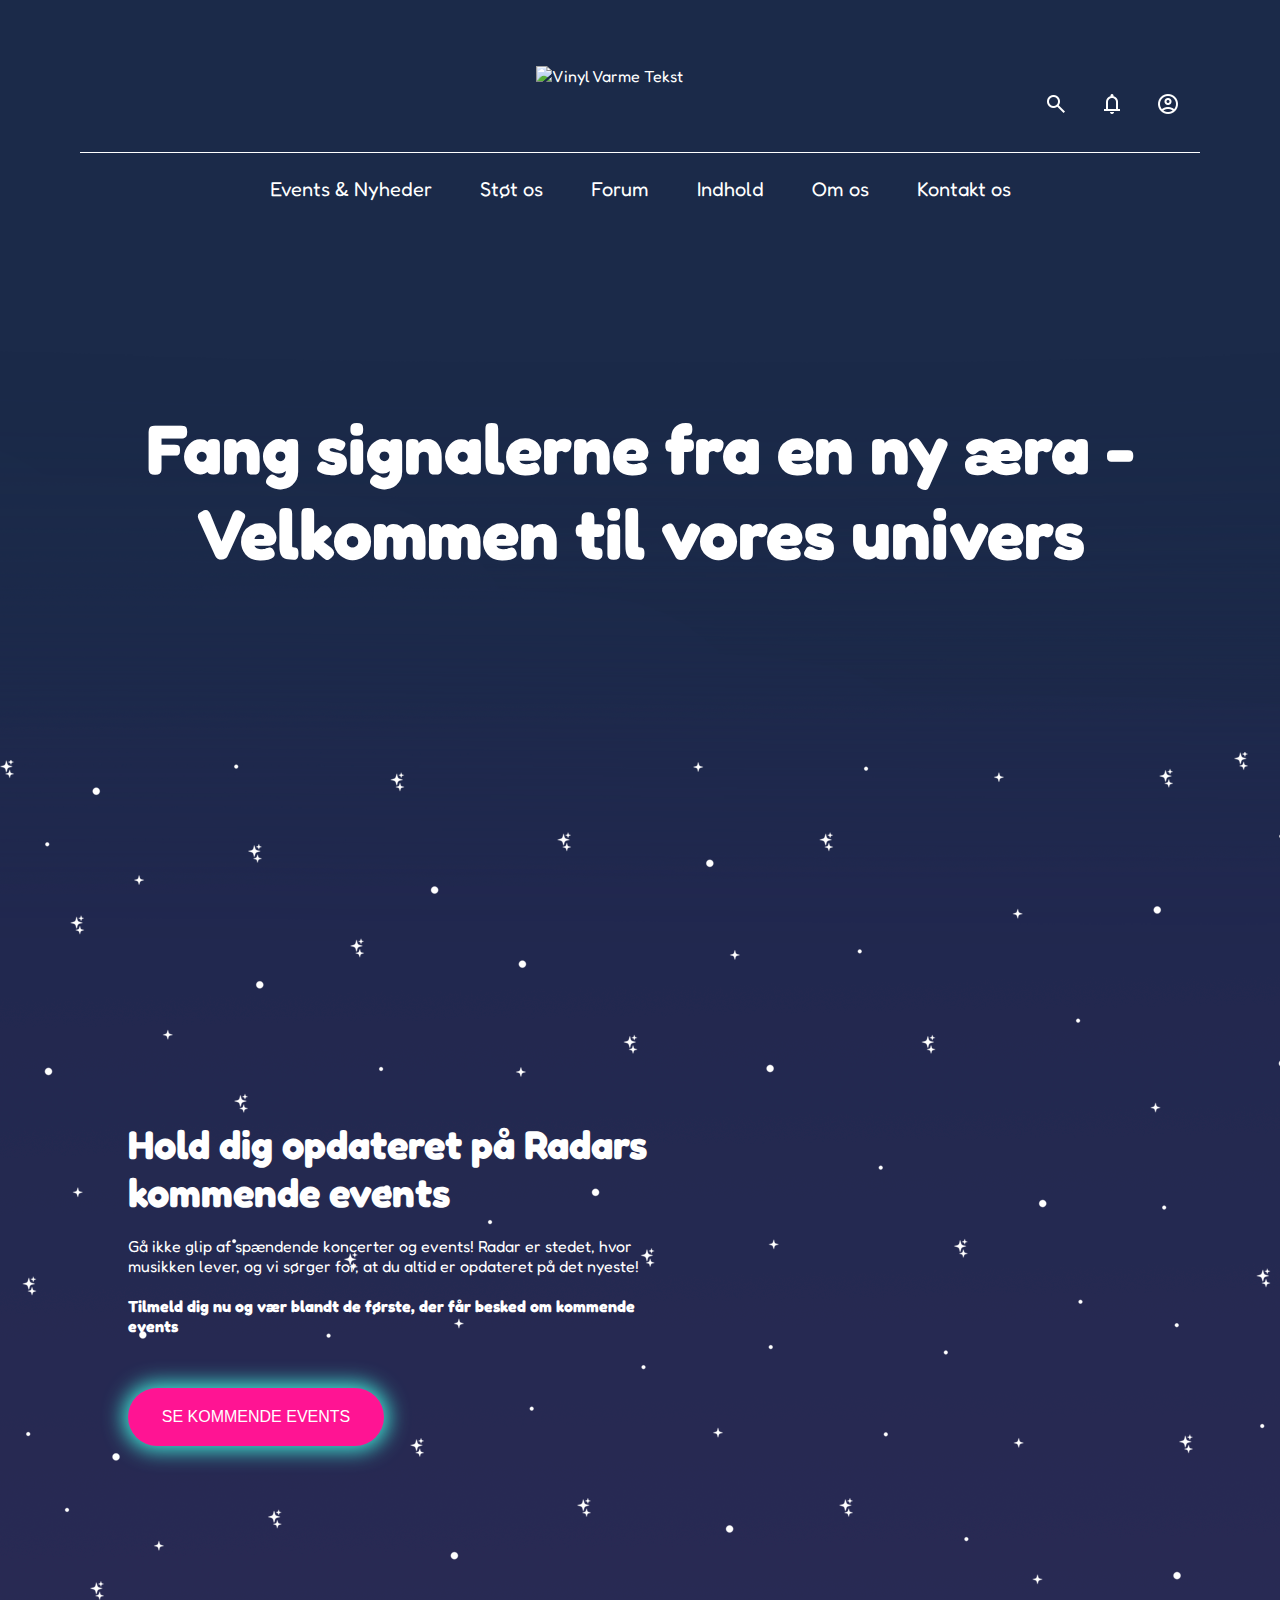
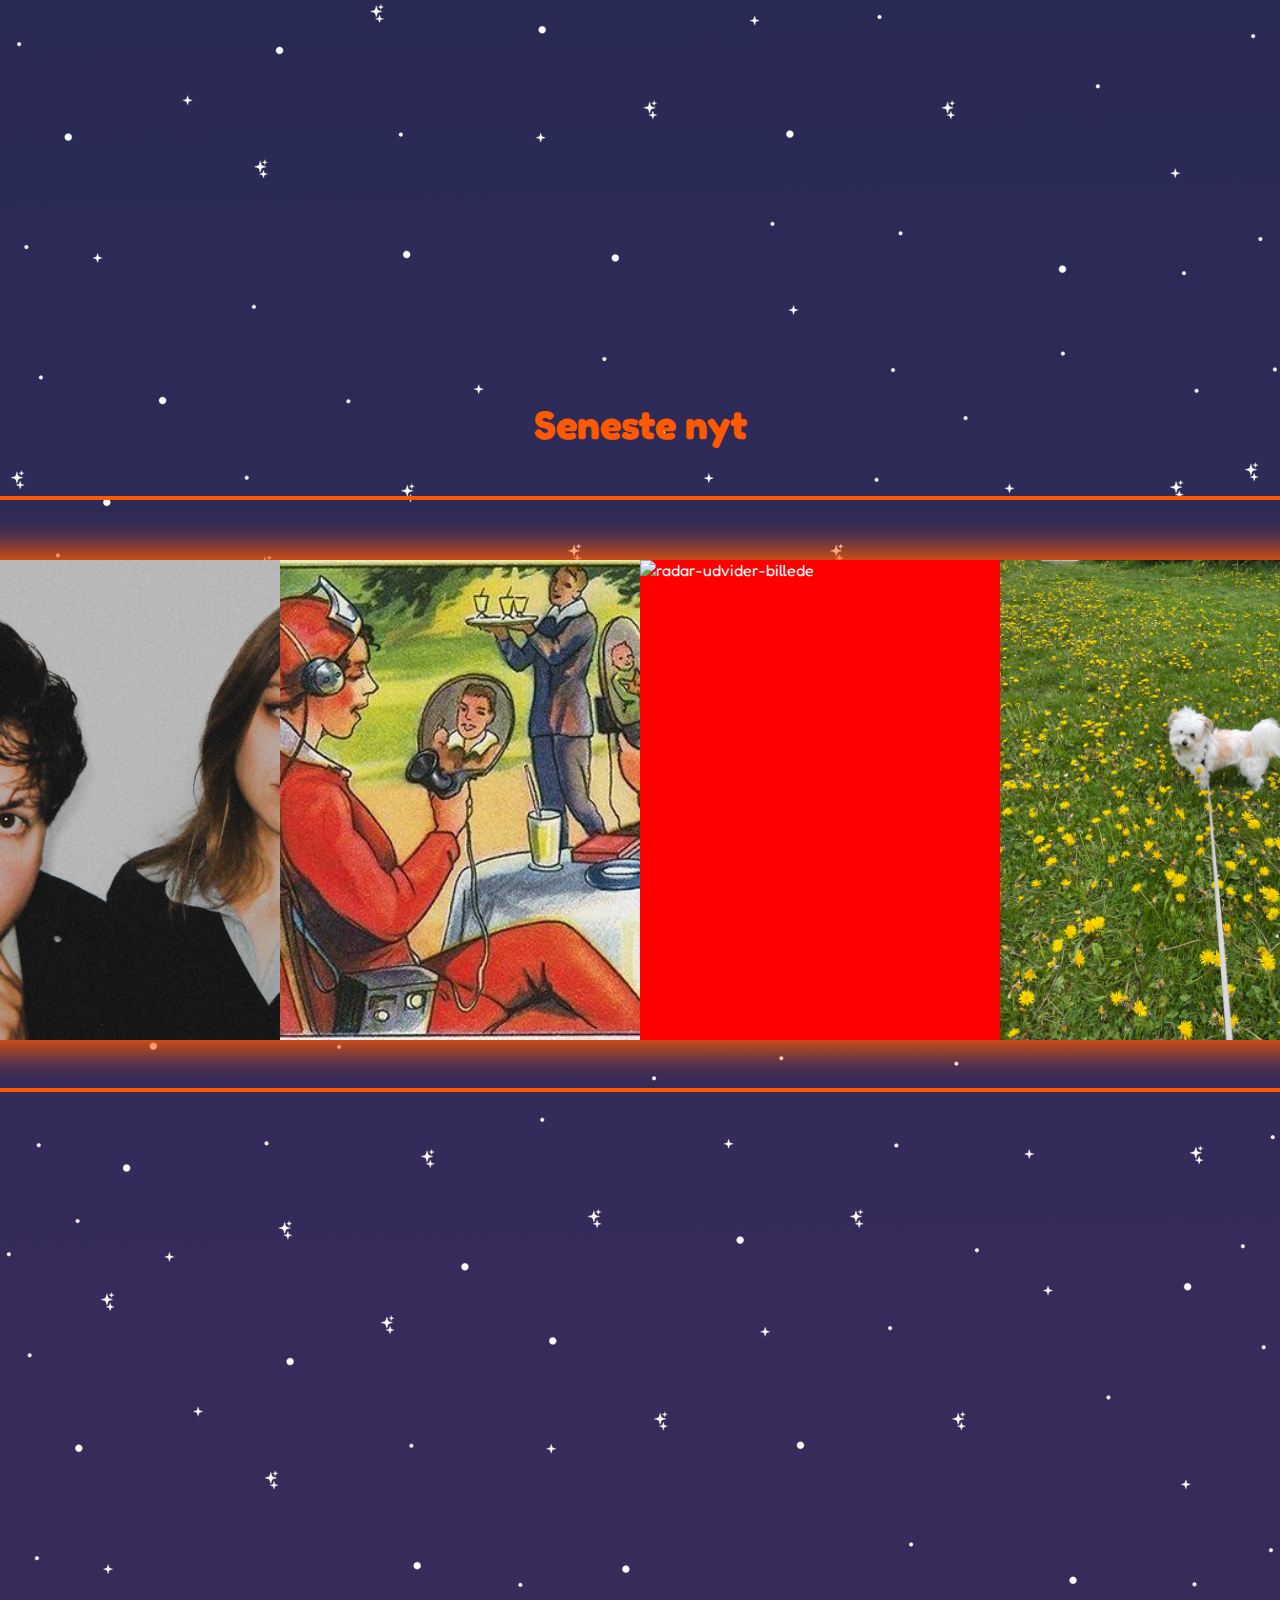
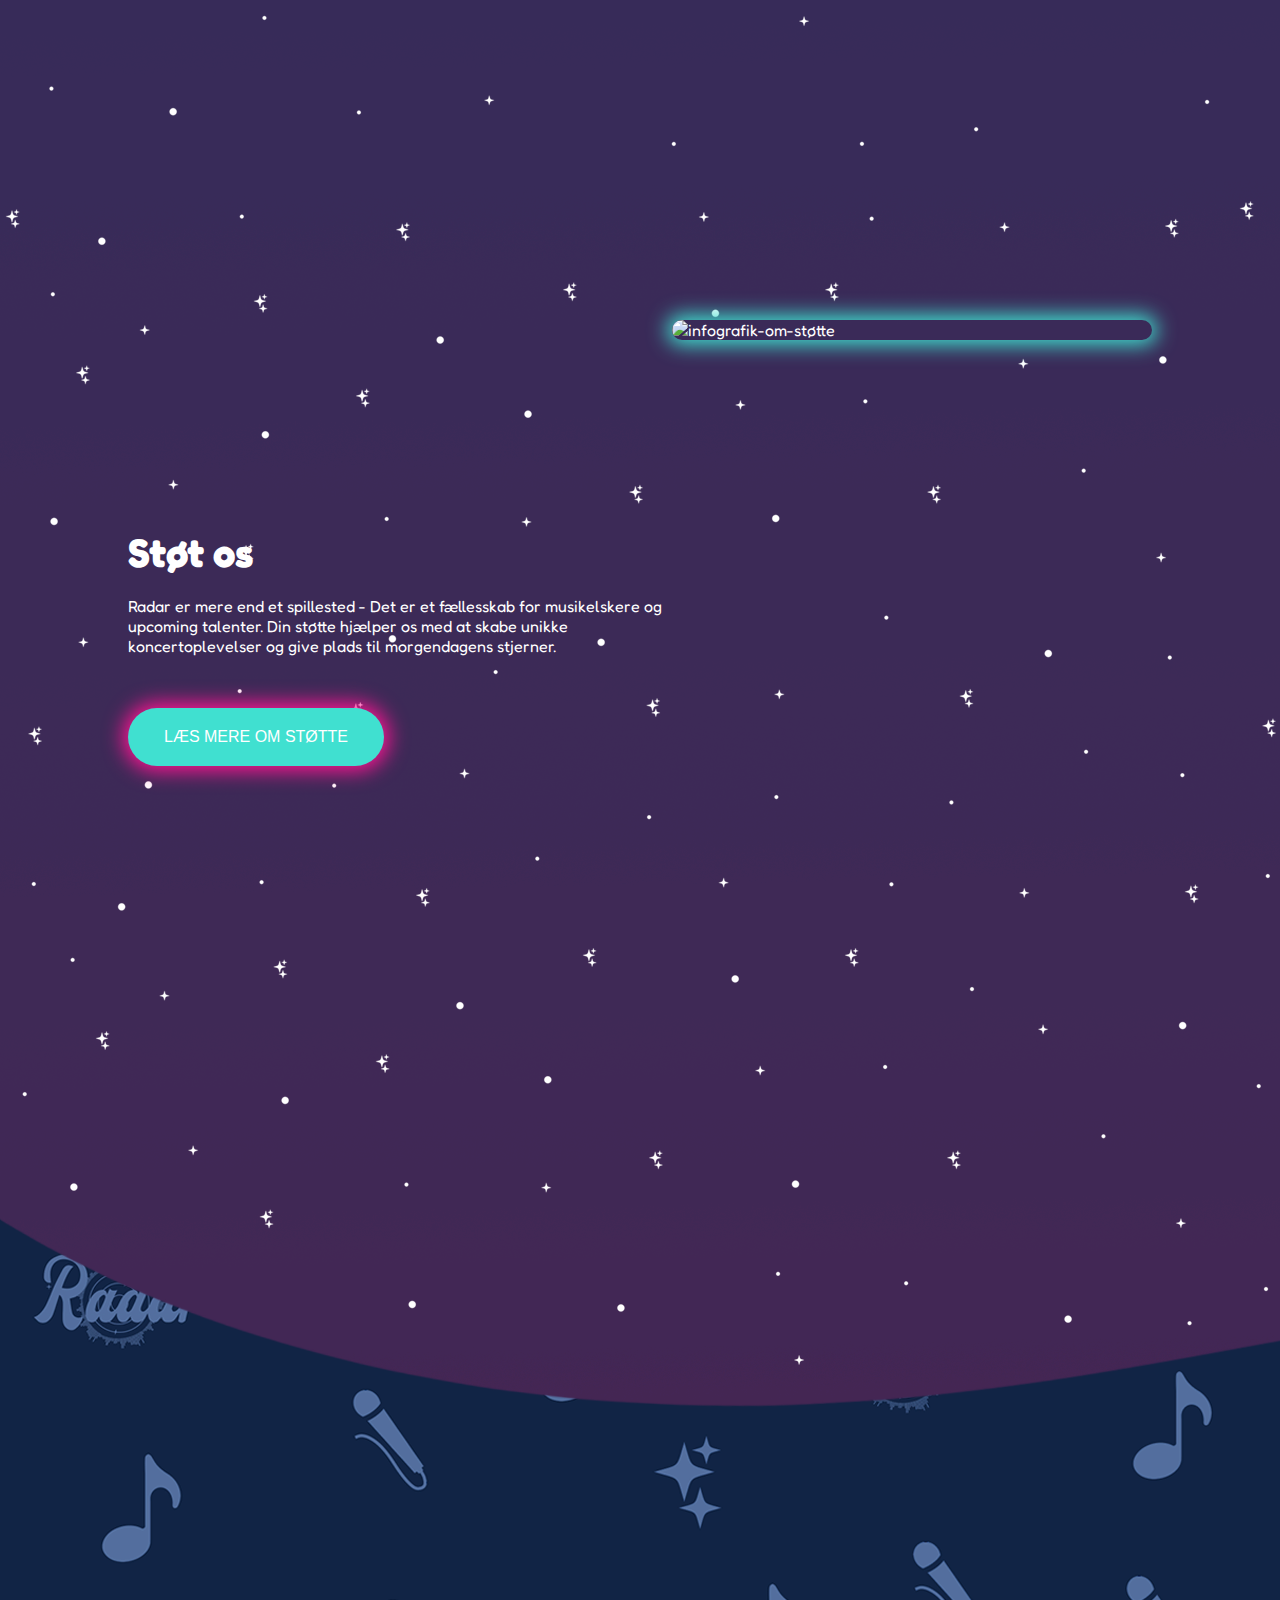
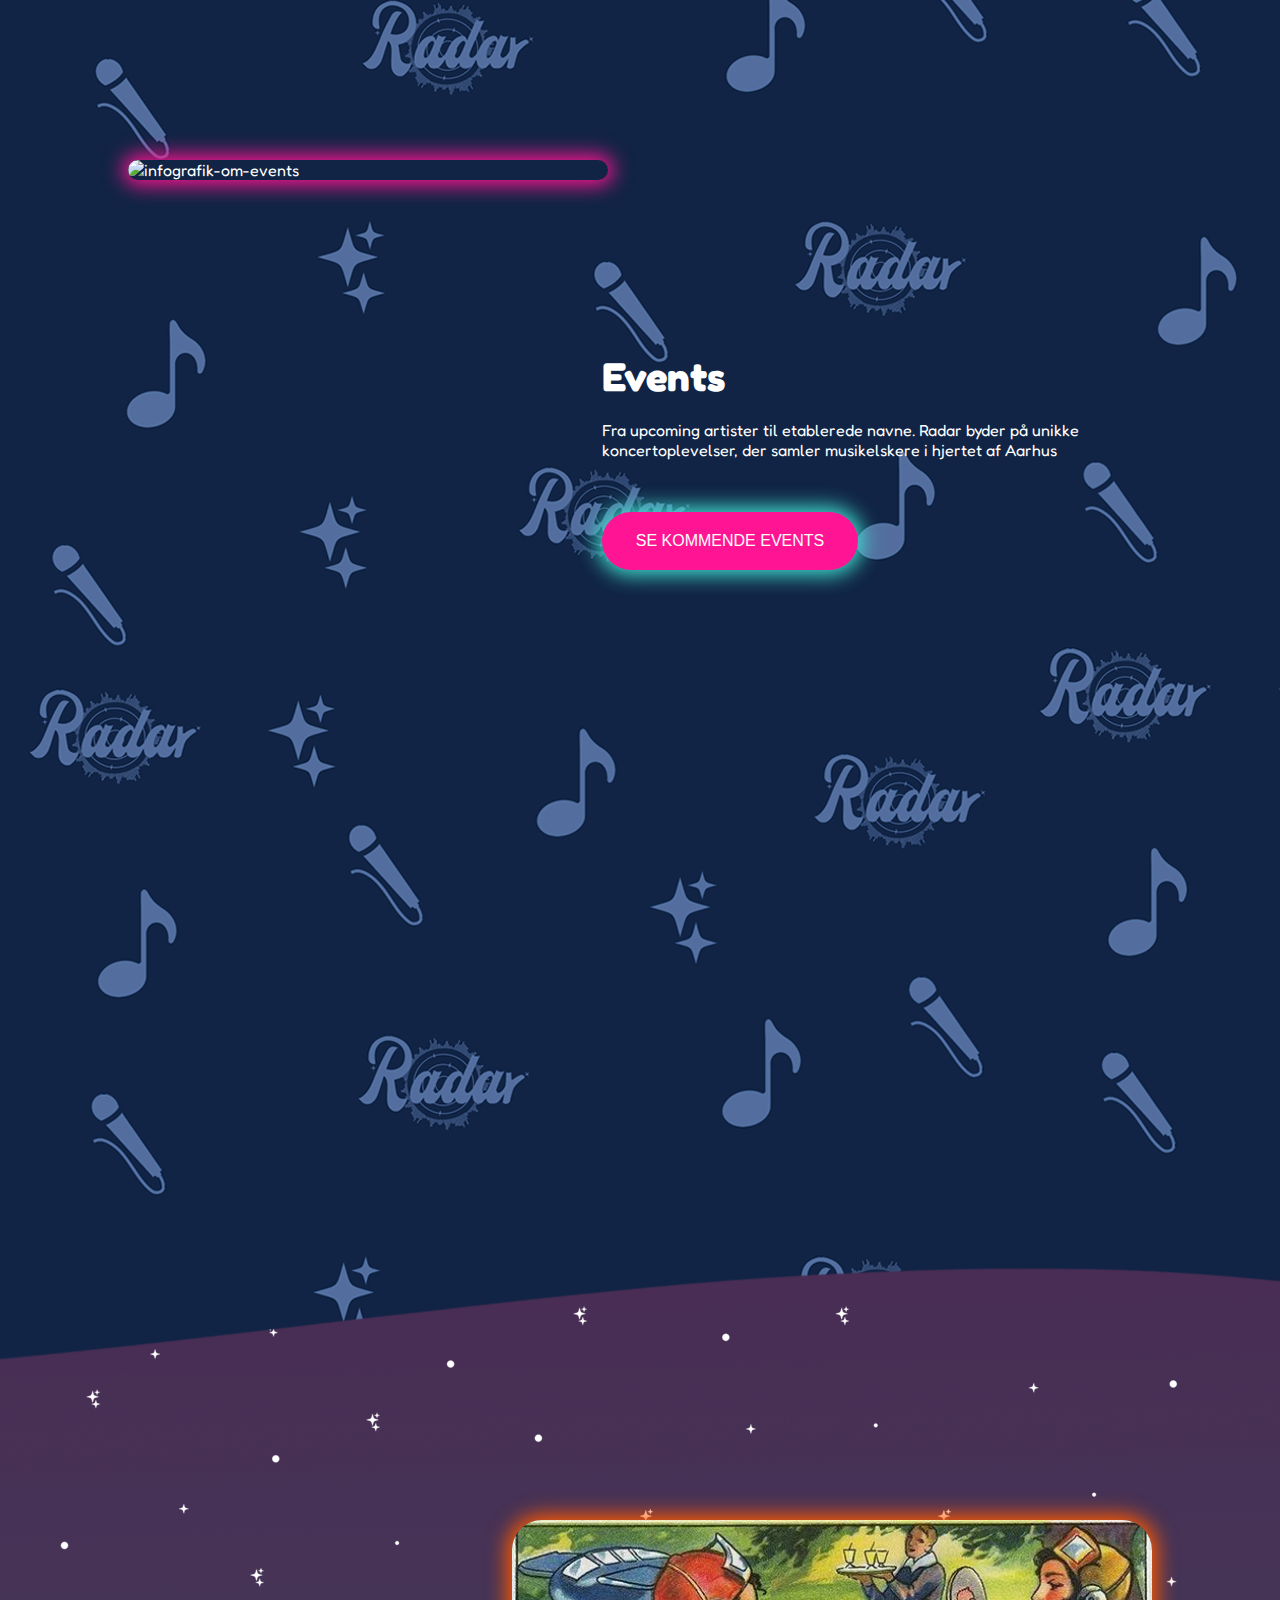
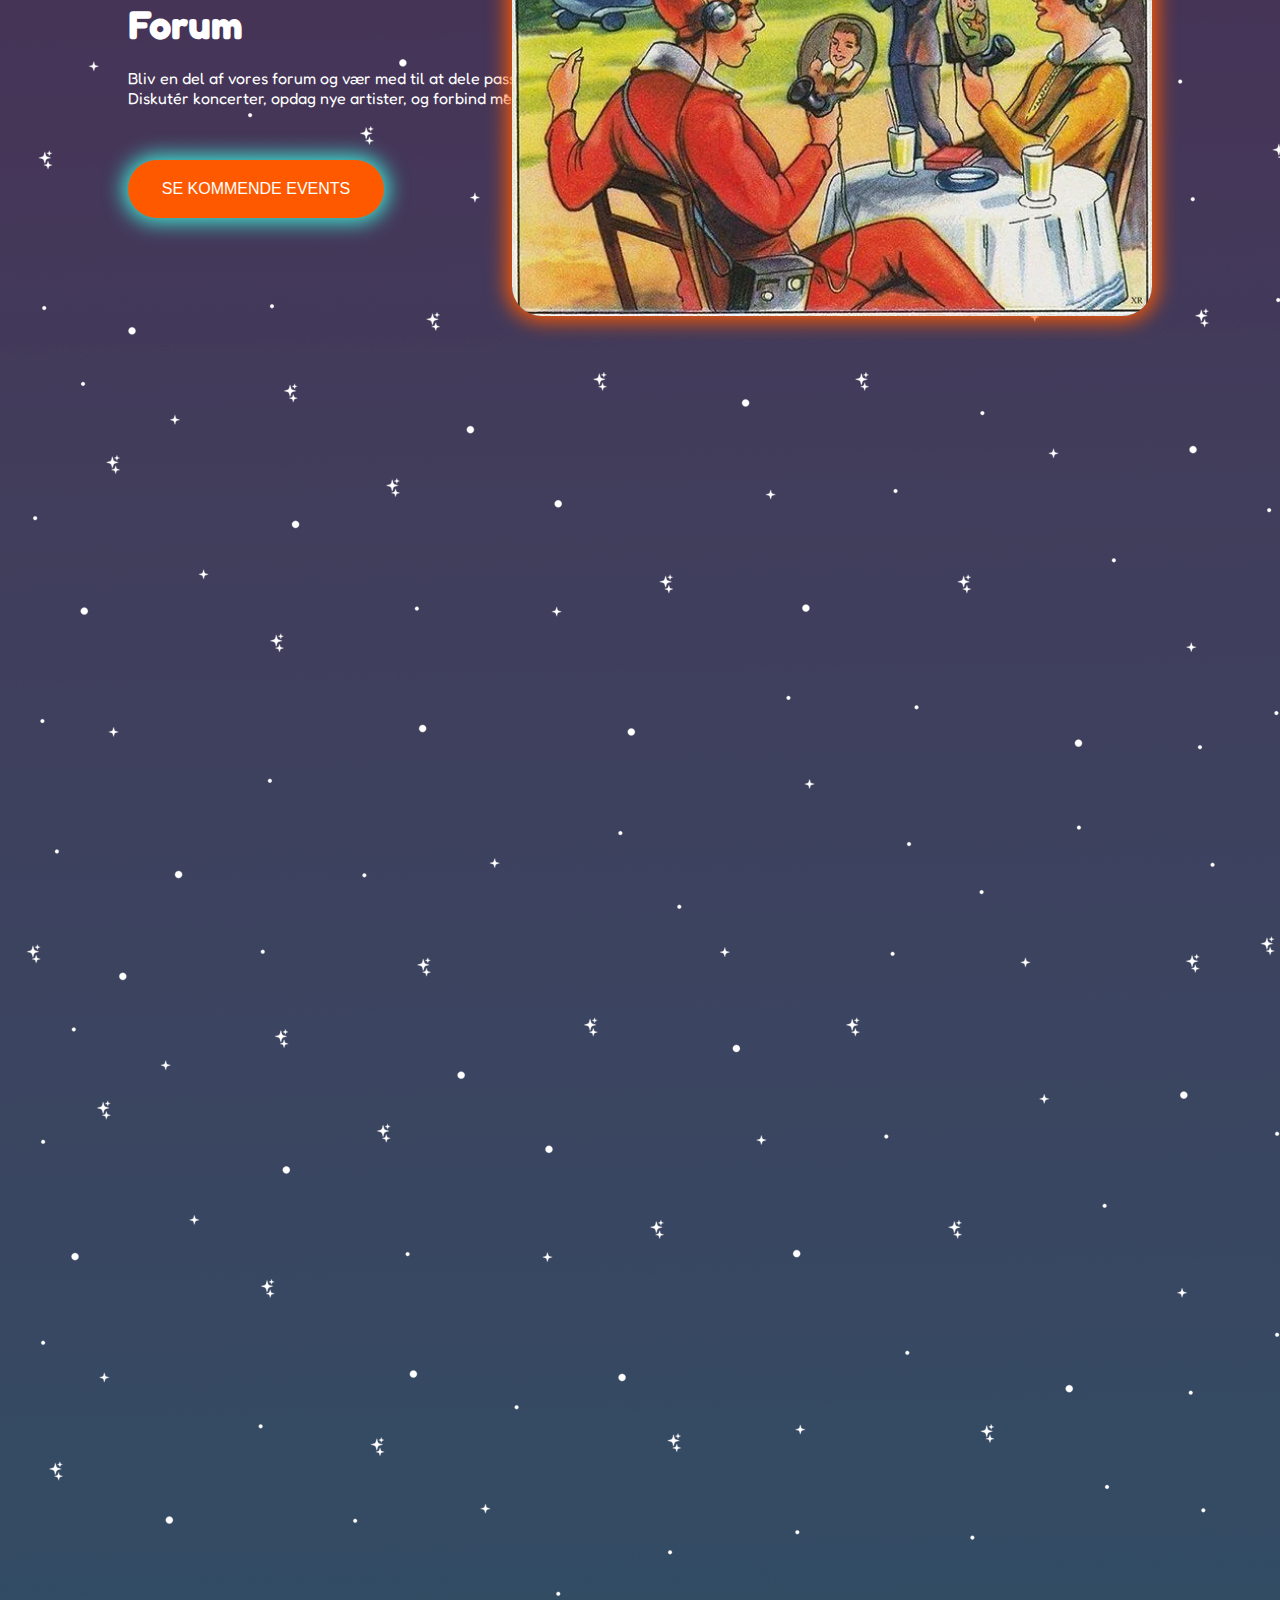
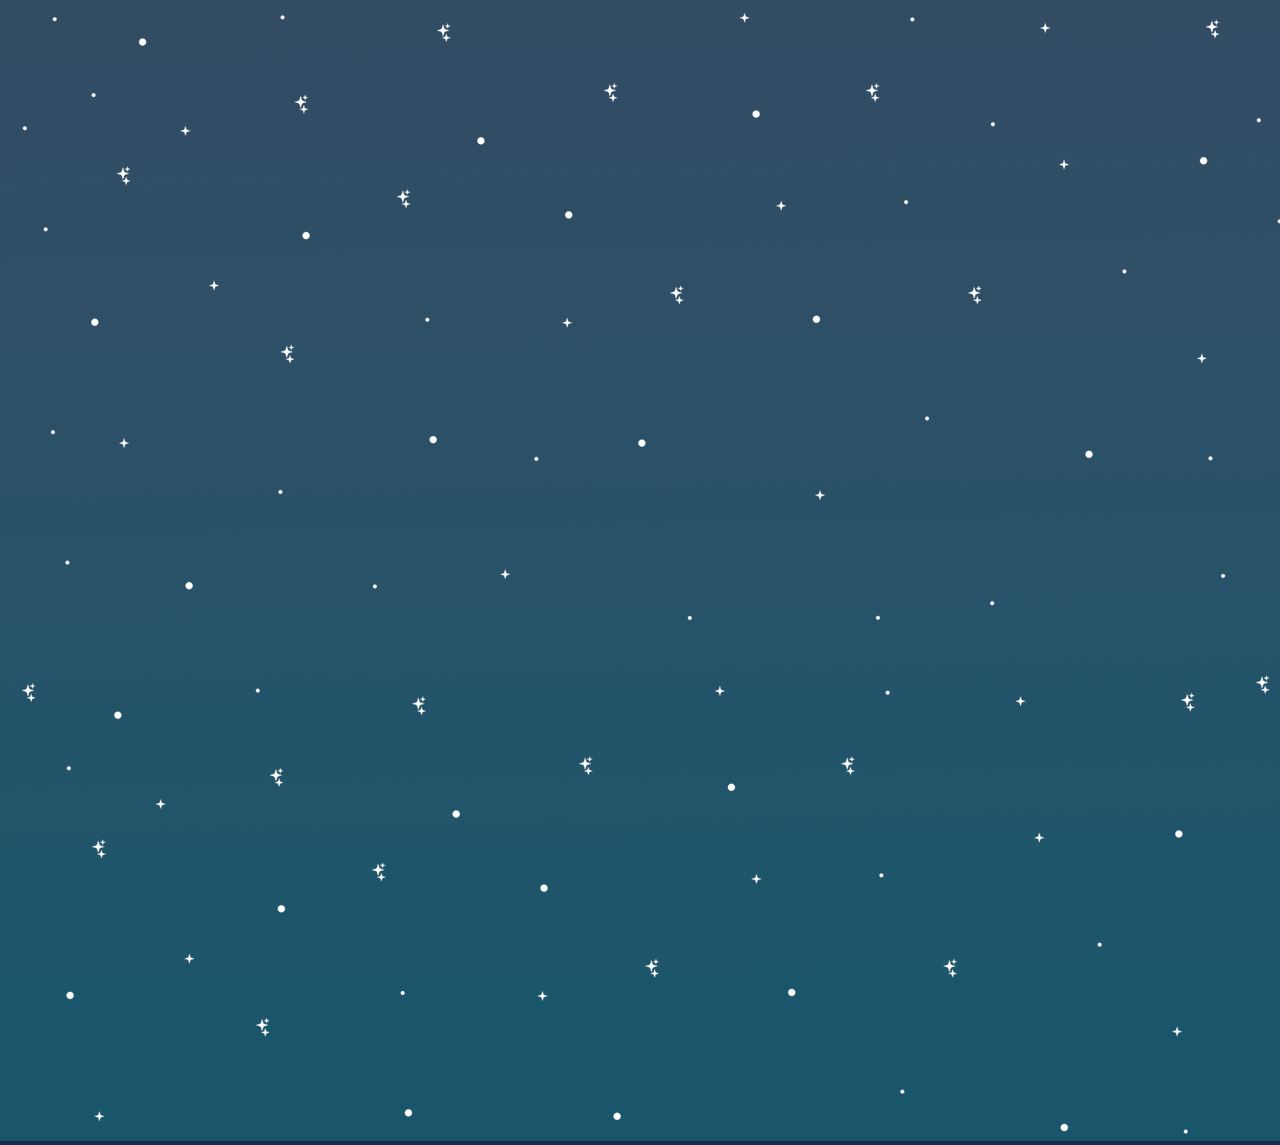
==== index.html @ dd8e4701 "added article and the retro photo" ====
<!DOCTYPE html>
<html lang="da">
<head>
    <meta charset="UTF-8">
    <meta name="viewport" content="width=device-width, initial-scale=1.0">
    <title>Radar</title>
    <link rel="stylesheet" href="css/nav.css">
    <link rel="stylesheet" href="css/styles.css">
    <link href="https://fonts.googleapis.com/css2?family=Fredoka:wght@300..700&family=Roboto:ital,wght@0,100;0,300;0,400;0,500;0,700;0,900;1,100;1,300;1,400;1,500;1,700;1,900&display=swap" rel="stylesheet">
    <link rel="icon" type="image/x-icon" href="img/favicon.ico" />
</head>
<body>

    <nav class="top-nav">

        <section class="top-box">
        
        
            <section class="radar-logo">
                    <img src="./img/Radar - Logo - Final - Sticker.png" alt="Vinyl Varme Tekst">
                </a>
            </section>
        
        
            <section class="nav-icons">
            
                <img class="search-icon" src="./img/search.png" alt="search-icon">
                <img class="notification-icon" src="./img/notification.png" alt="search-icon">
                <img class="profile-icon" src="./img/profile.png" alt="profile-icon">
               
            </section>

        </section>

    </nav>
    
    <header>

        <a href="" class="logo"></a>
        <input type="checkbox" id="menu-bar">
        <label for="menu-bar">
            <img src="./img/burger-menu.png" alt="">
        </label>



        <nav class="navbar">
            <ul>
                <li><a href="#">Events & Nyheder</a></li>
                <li><a href="#">Støt os</a></li>
                <li><a href="#">Forum</a>
                  
                    

                    <li><a href="#">Indhold</a>
                        <ul>
                            <li><a href="#">Blog</a></li>
                            <li><a href="#">Playlister</a></li>
                            <li><a href="#">Podcasts</a></li>
                            <li><a href="#">Arkiv</a></li>
                        </ul>

                        <li><a href="#">Om os</a>
                    <ul>
                        <li><a href="#">Hvad er Radar?</a></li>
                        <li><a href="#">Sociale medier</a></li>
                        <li><a href="#">Samarbejdspartnere</a></li>
                        <li><a href="#">Ofte stillede spørgsmål</a></li>
                    </ul>
                </li>
                <li><a href="#">Kontakt os</a>
                    <ul>
                        <li><a href="#">Telefonnummer</a></li>
                        <li><a href="#">E-mail</a></li>
                        <li><a href="#">Åbningstider</a></li>
                        <li><a href="#">Feedback</a></li>
                    </ul>
                </li>
            </ul>

        </nav>

        

    <section class="container-video">
        <section class="content-h1">
            <h1>Fang signalerne fra en ny æra - </h1>
            <h2>Velkommen til vores univers</h2>
        </section>
        
        
    </header>

    <main>
        <video autoplay loop muted plays-inline class="background-video">
            <source src="./video/background-video.mp4" type="video/mp4">
        </video>
    </section>

    <section class="background-star">
        <img src="img/sky-aurora.png" alt="">
    </section>

    <article class="text-side-container">
        <h2 class="bigger">Hold dig opdateret på Radars kommende events</h2>

        <p>Gå ikke glip af spændende koncerter og events! Radar er stedet, hvor musikken lever, og vi sørger for, at du altid er opdateret på det nyeste!
        </p>

        <p class="bolder">Tilmeld dig nu og vær blandt de første, der får besked om kommende events</p>

        <button class="kommende-events">SE KOMMENDE EVENTS</button>
    </article>


    <aside class="background-gray">
        <img src="./img/baggrunden-gray.png" alt="">
    </aside>

    <section class="seneste-nyt-container">
        <h2 class="h2-seneste-nyt">Seneste nyt</h2>
    </section>

    <hr class="line">
    <hr class="line2">
    <section class="slider-container">
        <section class="slider">
            <img src="./img/gorgeous.jpg" alt="billede-af-bandet-gorgeous">
        </section>

        <section class="slider">
            <img src="./img/retro.webp" alt="radar-har-fået-forum-billede">
        </section>

        <section class="slider">
            <img src="./img/Udvider.png" alt="radar-udvider-billede">
        </section>

        <section class="slider">
            <img src="./img/hvalpelegestue.jpg" alt="hvalpestue-billede">
        </section>

    </section>

    <article class="text-side-container2">
        <h2 class="bigger">Støt os</h2>

        <p>Radar er mere end et spillested - Det er et fællesskab for musikelskere og upcoming talenter. Din støtte hjælper os med at skabe unikke koncertoplevelser og give plads til morgendagens stjerner. 
        </p>
        <button class="stoette">LÆS MERE OM STØTTE</button>
    </article>

    <aside class="infografik1-container">
        <img src="./img/infografik1.png" alt="infografik-om-støtte">
    </aside>

    <section class="background-brand">
        <img src="./img/background-brand.png" alt="billede-af-brand-braggrund">
    </section>

    <aside class="infografik2-container">
        <img src="./img/infografik2.png" alt="infografik-om-events">
    </aside>

    <article class="text-side-container3">
        <h2 class="bigger">Events</h2>

        <p>Fra upcoming artister til etablerede navne. Radar byder på unikke koncertoplevelser, der samler musikelskere i hjertet af Aarhus
        </p>
        <button class="kommende-events">SE KOMMENDE EVENTS</button>
    </article>

    <article class="text-side-container4">
        <h2 class="bigger">Forum</h2>

        <p>Bliv en del af vores forum og vær med til at dele passionen for musik. Diskutér koncerter, opdag nye artister, og forbind med andre musikelskere!
        </p>
        <button class="kommende-events2">SE KOMMENDE EVENTS</button>
    </article>

    <aside class="forum-retro">
        <img src="./img/retro.webp" alt="retro-billede-af-eventuel-fremtid">
    </aside>

    
   

    </main>


       
   
    
</body>
</html>
---- css/nav.css ----
* {
    margin: 0;
    padding: 0;
    box-sizing: border-box;
  }
  

  .top-box {
    display: flex;
    justify-content: space-between;
    align-items: center;
    position: relative;
    background-color: transparent;
    padding: 20px;
    margin-bottom: 1rem;
    margin-top: 1rem;
}

.radar-logo {
    position: absolute;
    left: 50%; 
    transform: translateX(-50%);
    display: flex;
    justify-content: center;
    align-items: center; 
}

.radar-logo img {
    width: 13rem;
    max-width: 15rem; 
    height: auto; 
    cursor: pointer; 
}

.nav-icons {
    display: flex;
    align-items: center;
    gap: 2rem; 
    margin-left: auto;
    padding-top: 3.5rem; 
    margin-right: 5rem;

}

.nav-icons .search-icon,
.nav-icons .notification-icon,
.nav-icons .profile-icon {
    width: 1.5rem; 
    height: auto; 
    cursor: pointer; 
}

.navbar {
    display: flex;
    align-items: center;
    justify-content: center;
}

header   {
    border-top: #ffffff;
    background: transparent;
    border-top: 1px solid rgb(255, 255, 255);
    margin-left: 5rem;
    margin-right: 5rem;
    padding-top: 1.5rem;
}

header .logo {
    font-weight: bolder;
    font-size: 25px;
    color: #333;
}

header .navbar ul {
    list-style: none;
}

header .navbar ul li {
    position: relative;
    float: left;
}


header .navbar ul li a {
    text-decoration: none;
    font-size: 20px;
    padding: 1.5rem;
    color: #ffffff;
}

header .navbar ul li a:hover {
    color:  #FF1493;
    border-radius: 60px
}

header .navbar ul li ul {
    position: absolute;
    left: 0;
    width: 200px;
    background: transparent;
    display: none;
    width: 20rem;
}

header .navbar ul li ul li {
    width: 100%;
    padding-top: 1rem;
}

header .navbar ul li ul li ul {
    left: 200px;
    top:10;
}

header .navbar ul li:focus-within > ul,
header .navbar ul li:hover > ul {
    display: block;
}


    
#menu-bar {
    display: none;
}

header label {
    font-size: 20px;
    color: #333;
    cursor: pointer;
    display: none;
}

@media(max-width:991px){


    header {
        padding: 20px;
    }
    
    header label {
        display: block;
    }

    header .navbar{
        position: absolute;
        top: 100%;
        left:0;
        right:0;
        background: #fff;
        border-top: 1px solid rgba(0,0,0,0.1);
        display: none;
    }

    header .navbar ul li {
        width: 100%;
    }

    header .navbar ul li ul {
        position: relative;
        width: 100%;
    }

    header .navbar ul li ul li {
        background: #eee;
    }

    header .navbar ul li ul li ul {
        width: 100%;
        left:0;
    }

    #menu-bar:checked ~ .navbar {
        display: block;

    }

}
---- css/styles.css ----
* {
    margin: 0;
    padding: 0;
    box-sizing: border-box;
  }

  body {
background-color: #1B2A49;
font-family: "Fredoka", sans-serif;
color: white;
overflow-x: hidden;
  }

  .container-video {
    width: 100%;
    height: 100vh;
    background-color: rgba (0,0,0,0.4);
    display: flex;
    align-items: center;
    justify-content: center;
  }

  .content-h1 {
    text-align: center;
    z-index: 1;
    margin-top: -20rem;
  }

  .content-h1 h1{
    font-size: 70px;
    color: white;
  }

  .content-h1 h2{
    font-size: 70px;
    color: white;
  }


  .background-video {
    position: absolute;
    right: 0;
    bottom: 0;
    z-index: -1;
    height: 100%;
    width: auto;
  }
  
  .background-star {
    position: relative; /* Needed for z-index to work correctly */
    background-size: cover; 
    background-position: center; 
    overflow: hidden; 
    margin-top: -60rem;
    z-index: -1;
  }

  .text-side-container {
    position: absolute; 
    top: 70rem; 
    left: 10%;
    display: flex;
    flex-direction: column;
    max-width: 550px;
    max-height: 400px;
    gap: 20px;
    z-index: 1;
  }

  .bigger {
    font-size: 40px
  }

  .bolder  {
    font-weight: bold;
  }

  .kommende-events {
    margin-top: 2rem;
    padding: 20px;
    max-width: 16rem;
    max-height: 10rem;
    background-color: #FF1493; 
    color: white; 
    border-radius: 30px; 
    cursor: pointer; 
    font-size: 16px; 
    border: none;
    box-shadow: 0 0 20px 5px rgba(64, 224, 208, 1);
    transition: box-shadow 0.3s ease; 
    transition: transform 0.5s ease-in-out
  }

.kommende-events:hover {
  box-shadow: 0 0 30px 10px rgba(64, 224, 208, 1);
  cursor: pointer;
  transform: translateY(-10px);
}

.background-gray {
    position: absolute; 
    top: 90rem; 
    background-size: cover; 
    background-position: center; 
    z-index: 1;
}

.seneste-nyt-container {
    position: absolute; 
    max-width: 550px;
    max-height: 400px;
    z-index: 1;
    top: 125rem; 
    left: 50%; 
    transform: translateX(-50%);
    display: flex;
    justify-content: center;
    align-items: center; 
}

.h2-seneste-nyt {
    font-size: 40px;
    color: #FF5900;
}

.slider-container {
    position: absolute; 
    display: flex;
    max-width: 90rem;
    box-shadow: 0 0 30px 10px #FF5900;
    top: 135rem; 
    left: 50%; 
    transform: translateX(-50%);
    z-index: 2;
}

.slider {
    width: 30rem;
    height: 30rem;
    background-color: red;
    transition: all .9s ease-in-out;
    overflow: hidden;
    cursor: pointer;
}

.slider img {
    width: 100%;
    height: 100%;
    object-fit: cover;
    transition: all 1s ease-in-out;
}

.slider:hover {
    width: 60%;
}

.slider:hover img {
    transform: scale(1.1);
}

.line {
    position: absolute;
    border: none;
    border-top: 4px solid #ff5900;
    width: 120rem;
    top: 131rem; 
    z-index: 2;
  }

  .line2 {
    position: absolute;
    border: none;
    border-top: 4px solid #ff5900;
    width: 120rem;
    top: 168rem; 
    z-index: 2;
  }

  .text-side-container2 {
    position: absolute; 
    top: 233rem; 
    left: 10%;
    display: flex;
    flex-direction: column;
    max-width: 550px;
    max-height: 400px;
    gap: 20px;
    z-index: 1;
  }

  .stoette {
    margin-top: 2rem;
    padding: 20px;
    max-width: 16rem;
    max-height: 10rem;
    background-color: #40E0D0; 
    color: white; 
    border-radius: 30px; 
    cursor: pointer; 
    font-size: 16px; 
    border: none;
    box-shadow: 0 0 20px 5px rgba(255, 20, 147, 1);
    transition: box-shadow 0.3s ease; 
    transition: transform 0.5s ease-in-out;
  }

.stoette:hover {
  box-shadow: 0 0 30px 10px rgba(255, 20, 147, 1);
  cursor: pointer;
  transform: translateY(-10px);
}

.infografik1-container {
    position: absolute; 
    display: flex;
    align-items:flex-end;
    right: 10%;
    top: 220rem; 
    box-shadow: 0 0 20px 5px rgba(64, 224, 208, 1);
    border-radius: 15px; 
    overflow: hidden; 
    transition: transform 0.5s ease-in-out;
}

.infografik1-container img {
    width: 30rem;
    height: auto;
    cursor: pointer;
}

.infografik1-container:hover {
    transform: translateY(-20px);
    box-shadow: 0 0 30px 5px rgba(64, 224, 208, 1);
}

.background-brand {
    position: absolute; 
    top: 270rem; 
    background-size: cover; 
    background-position: center; 
    z-index: 1;
}

.infografik2-container {
    position: absolute; 
    display: flex;
    align-items:flex-end;
    left: 10%;
    top: 310rem; 
    box-shadow: 0 0 20px 5px rgba(255, 20, 147, 1);
    border-radius: 15px; 
    overflow: hidden; 
    transition: transform 0.5s ease-in-out;
    z-index: 1;
}

.infografik2-container img {
    width: 30rem;
    height: auto;
    cursor: pointer;
}

.infografik2-container:hover {
    transform: translateY(-20px);
    box-shadow: 0 0 30px 5px rgba(255, 20, 147, 1);
}

.text-side-container3 {
    position: absolute; 
    top: 322rem; 
    right: 10%;
    display: flex;
    flex-direction: column;
    max-width: 550px;
    max-height: 400px;
    gap: 20px;
    z-index: 1; 
}

.text-side-container4 {
    position: absolute; 
    top: 400rem; 
    left: 10%;
    display: flex;
    flex-direction: column;
    max-width: 550px;
    max-height: 400px;
    gap: 20px;
    z-index: 1; 
}

.kommende-events2 {
    margin-top: 2rem;
    padding: 20px;
    max-width: 16rem;
    max-height: 10rem;
    background-color: #FF5900; 
    color: white; 
    border-radius: 30px; 
    cursor: pointer; 
    font-size: 16px; 
    border: none;
    box-shadow: 0 0 20px 5px rgba(64, 224, 208, 1);
    transition: box-shadow 0.3s ease; 
    transition: transform 0.5s ease-in-out;
  }

.kommende-events2:hover {
  box-shadow: 0 0 30px 10px rgba(64, 224, 208, 1);
  cursor: pointer;
  transform: translateY(-10px);
}

.forum-retro {
    position: absolute; 
    display: flex;
    align-items:flex-end;
    right: 10%;
    top: 395rem; 
    box-shadow: 0 0 20px 5px #FF5900;
    border-radius: 30px; 
    overflow: hidden; 
    transition: transform 0.5s ease-in-out;
    z-index: 1;
}

.forum-retro img {
    width: 40rem;
    height: auto;
    cursor: pointer;
}

.forum-retro:hover {
    transform: translateY(-20px);
    box-shadow: 0 0 30px 5px #FF5900;
}
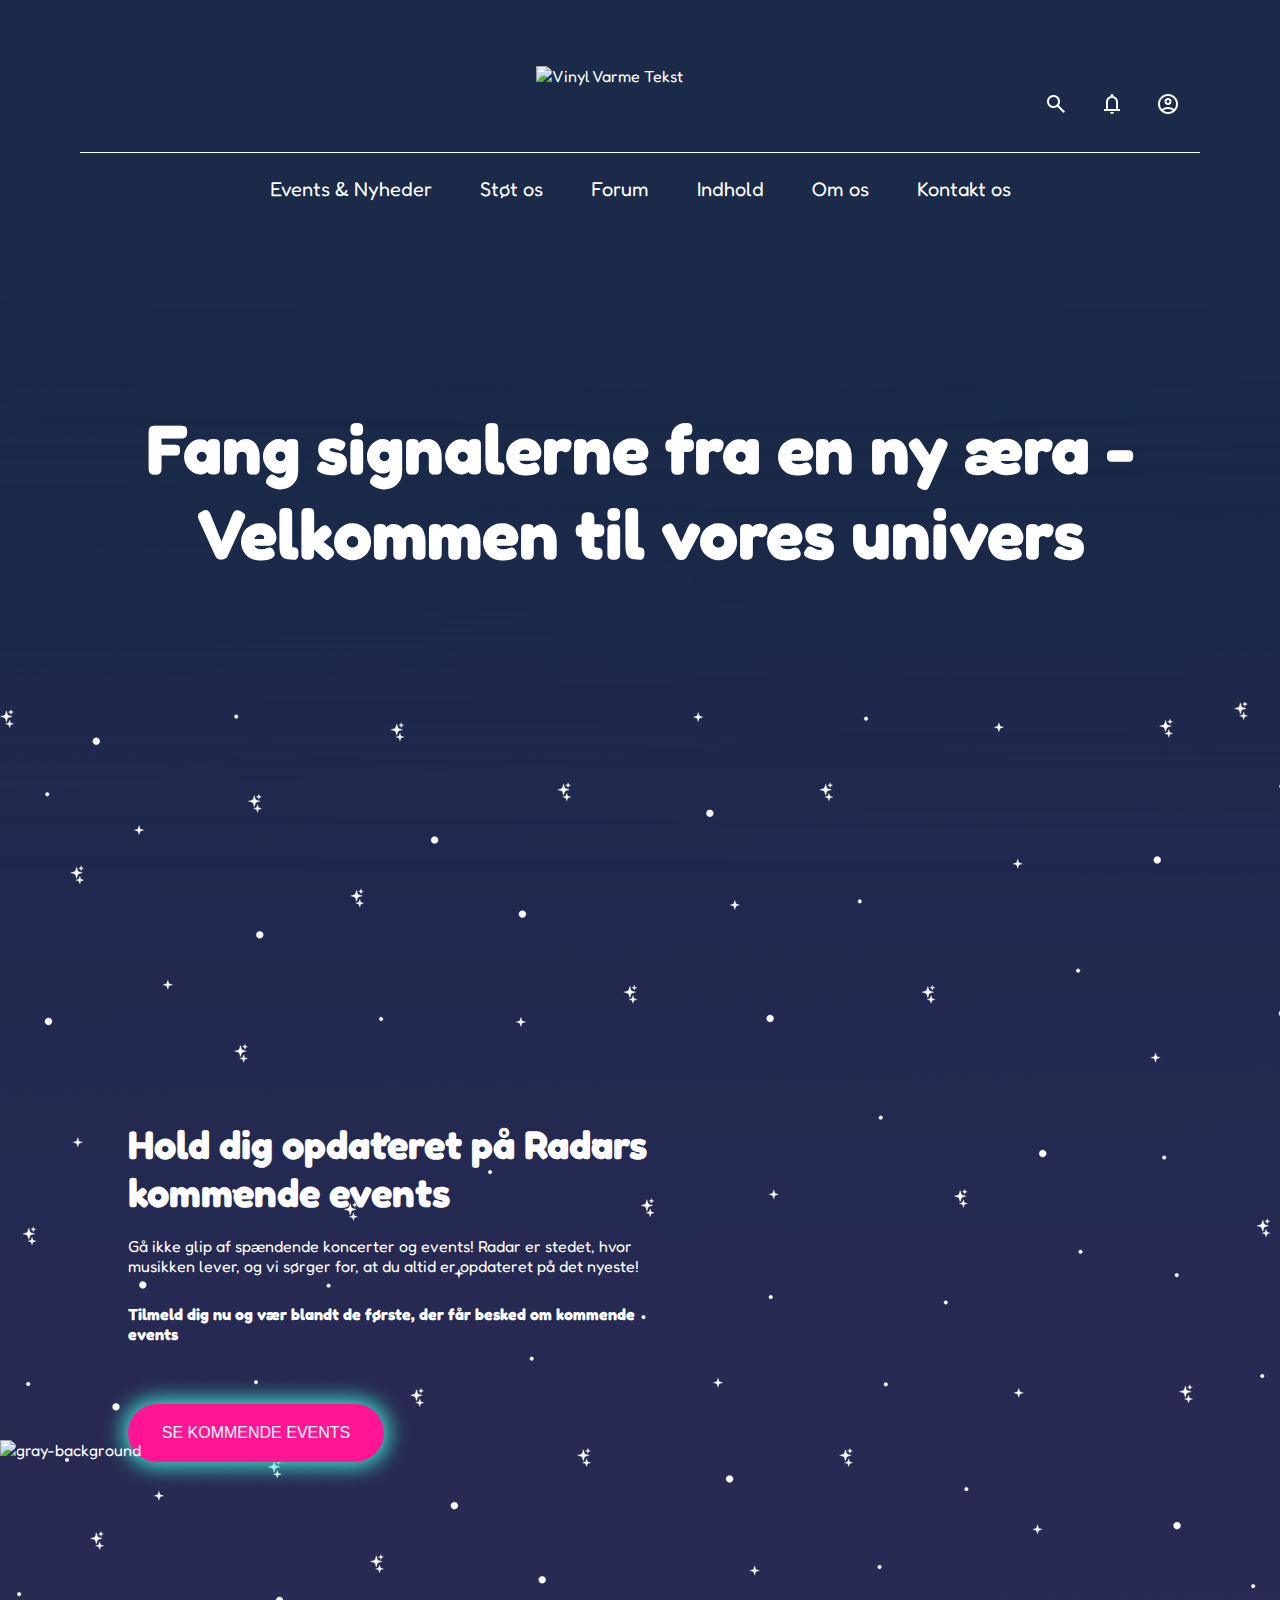
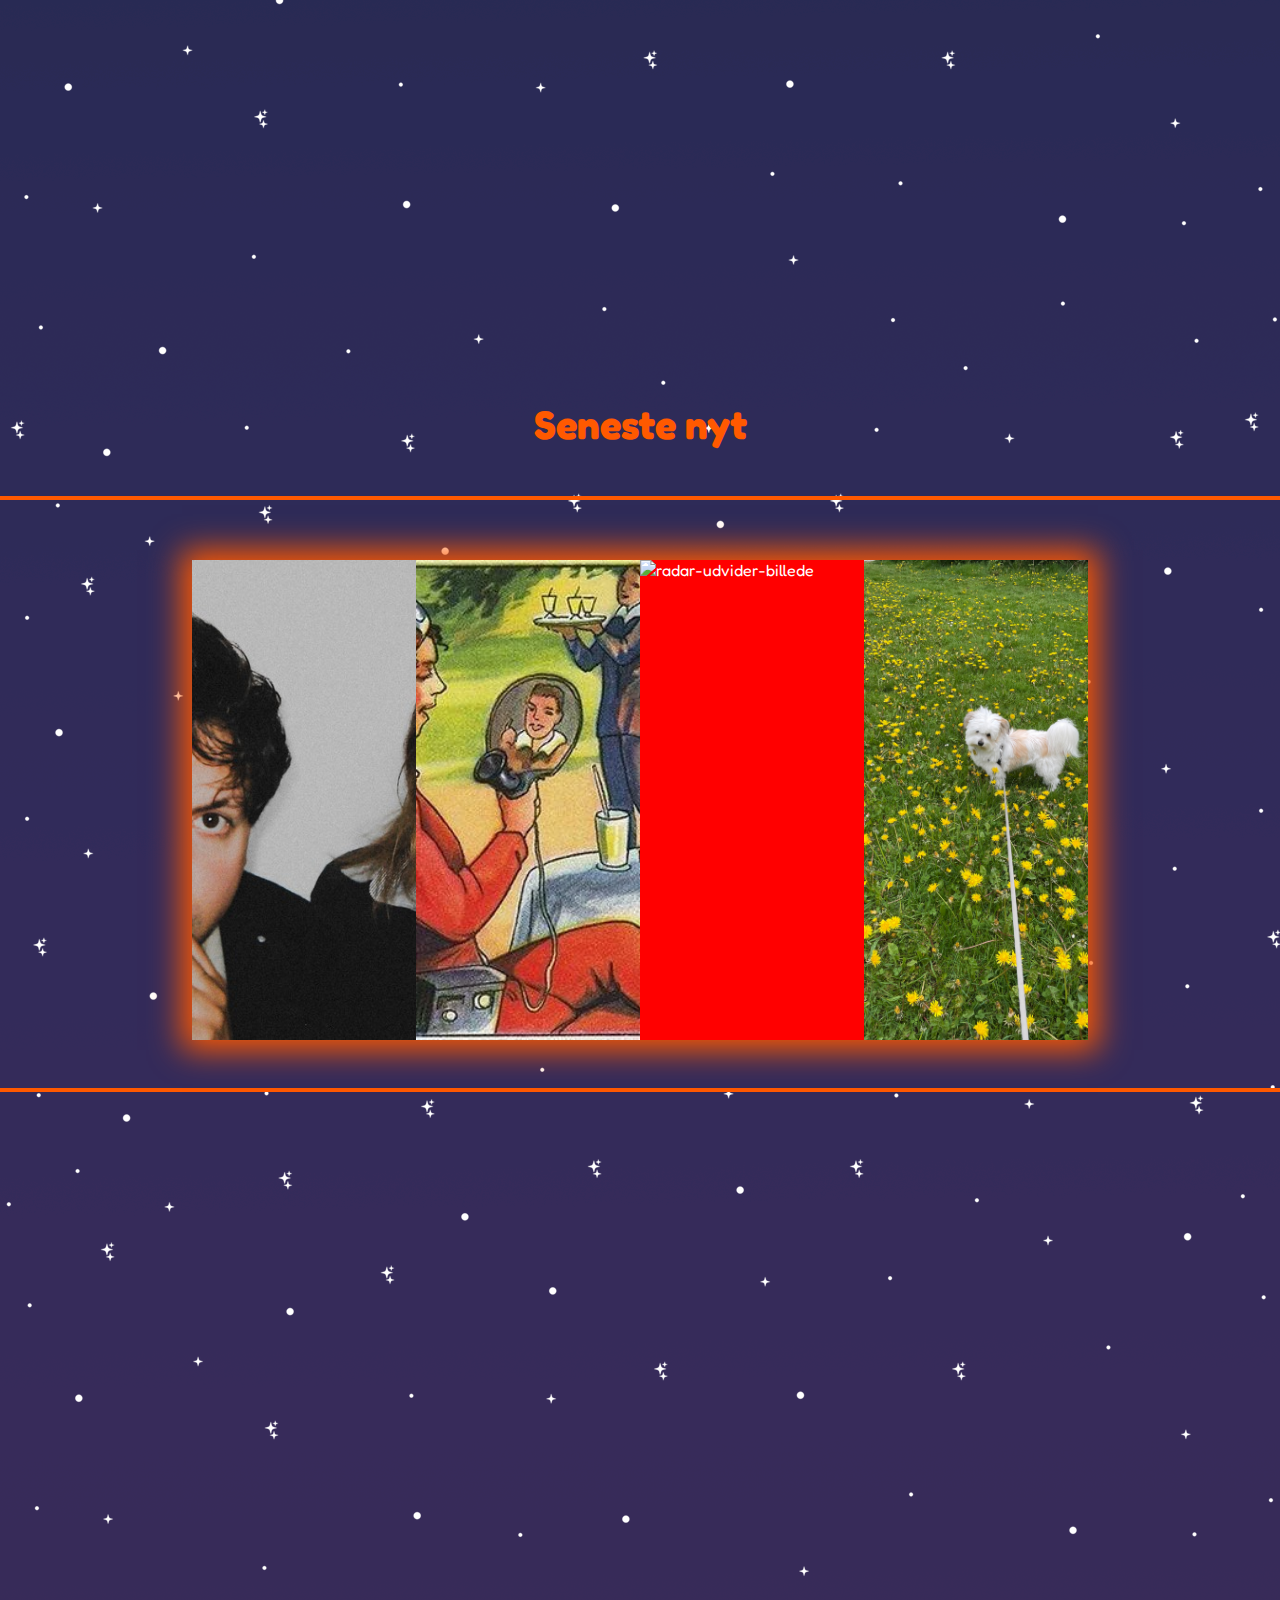
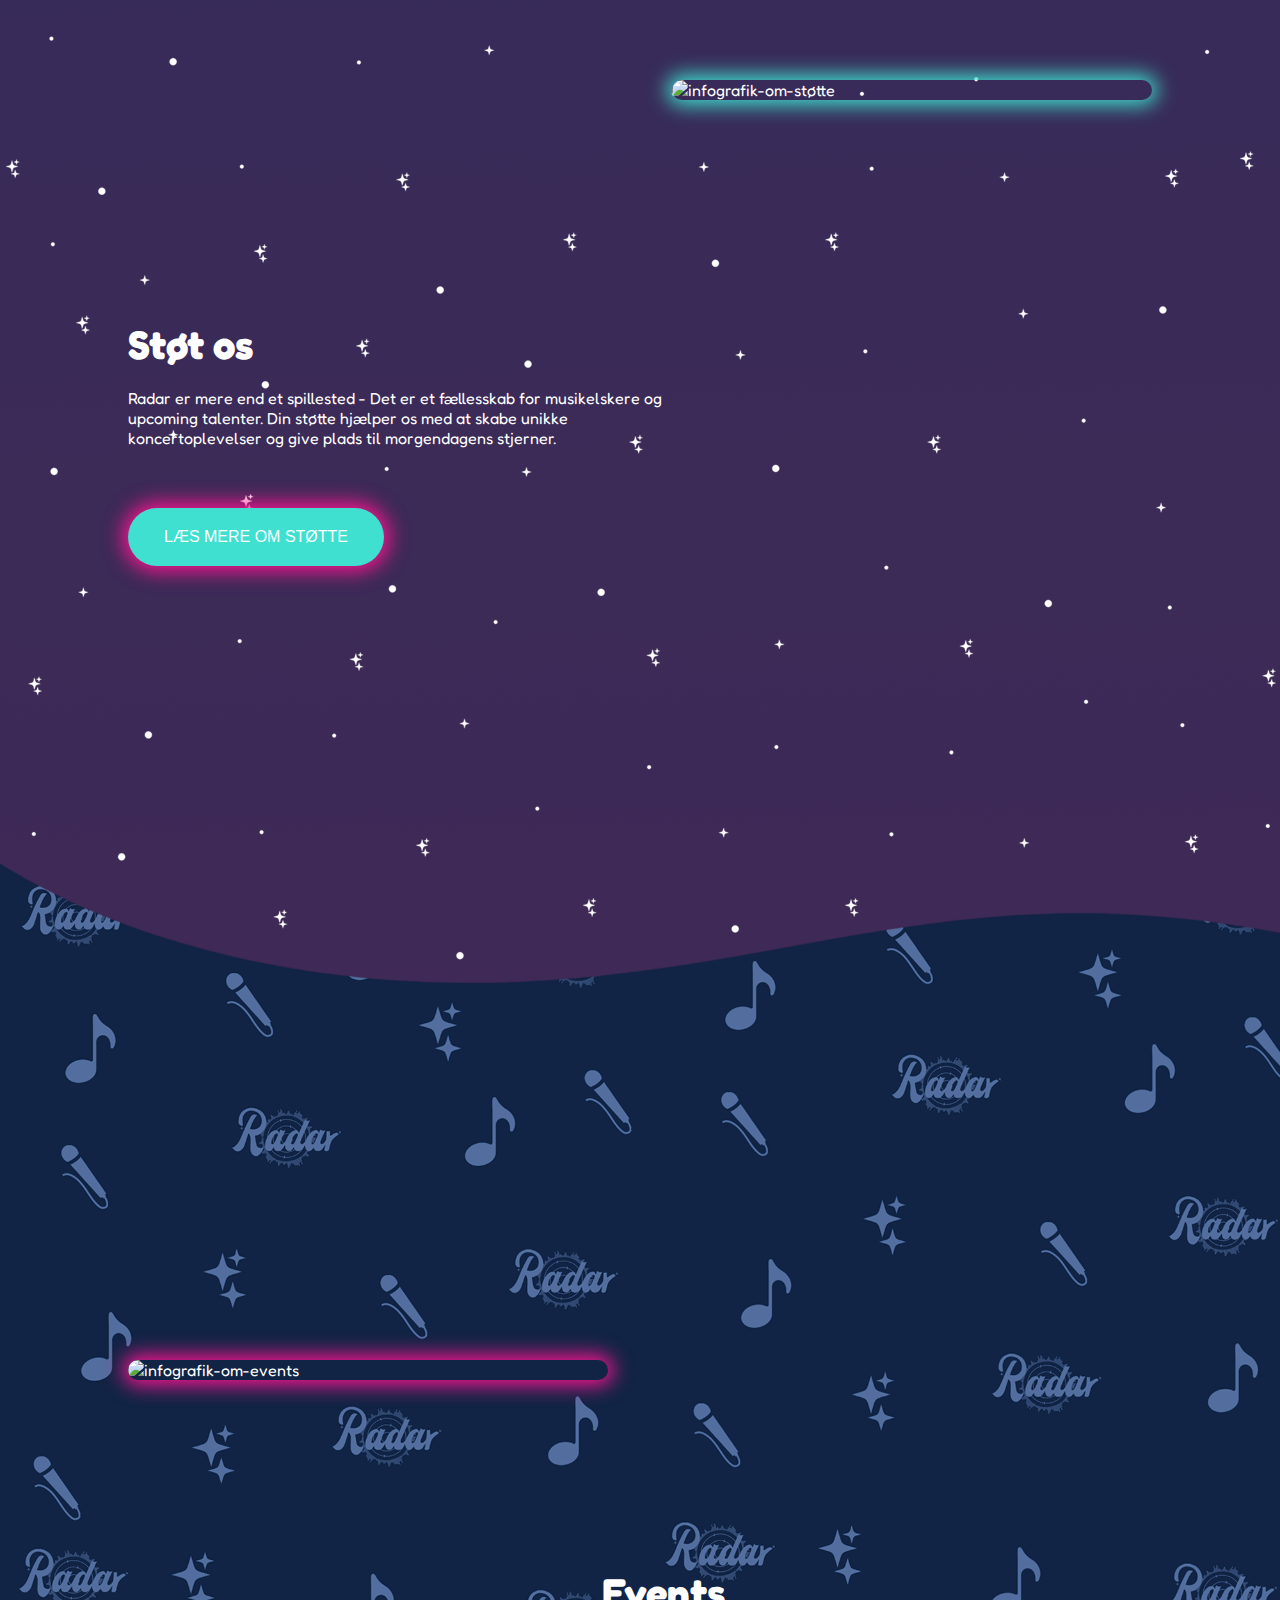
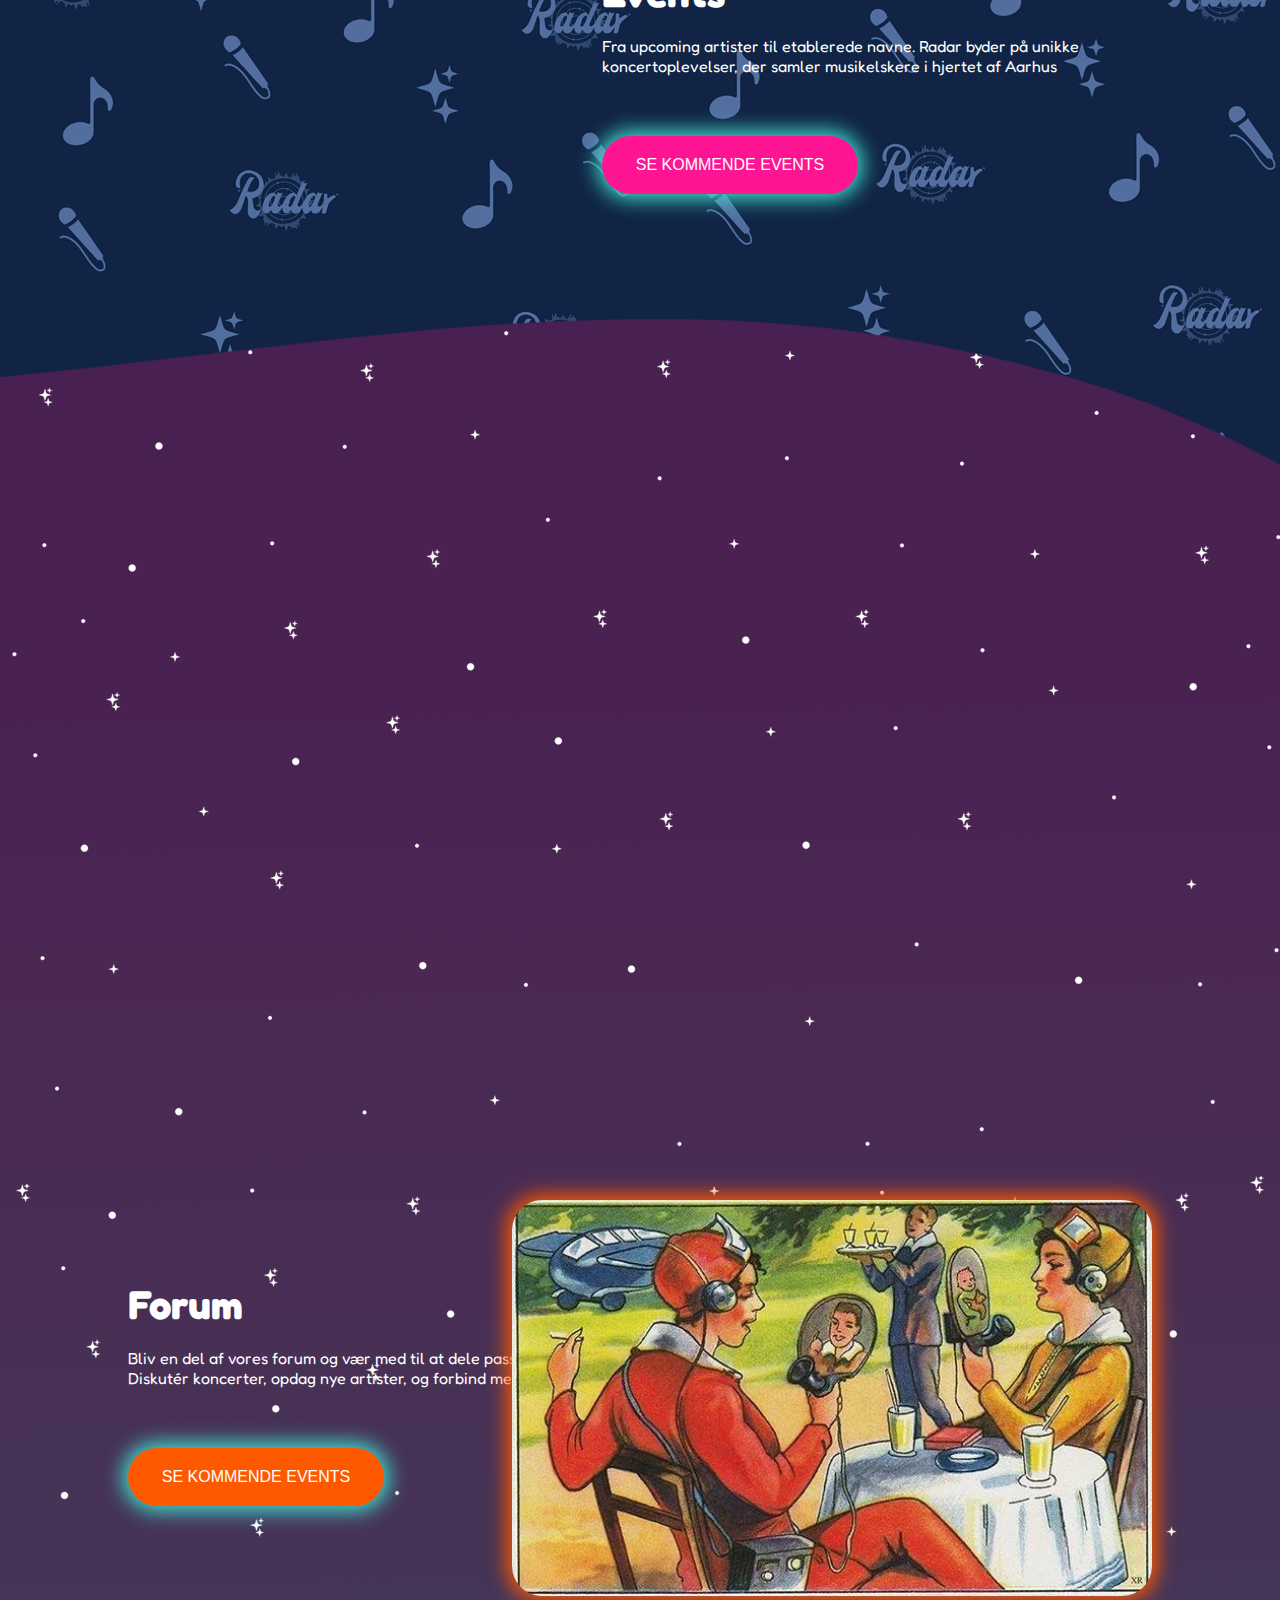
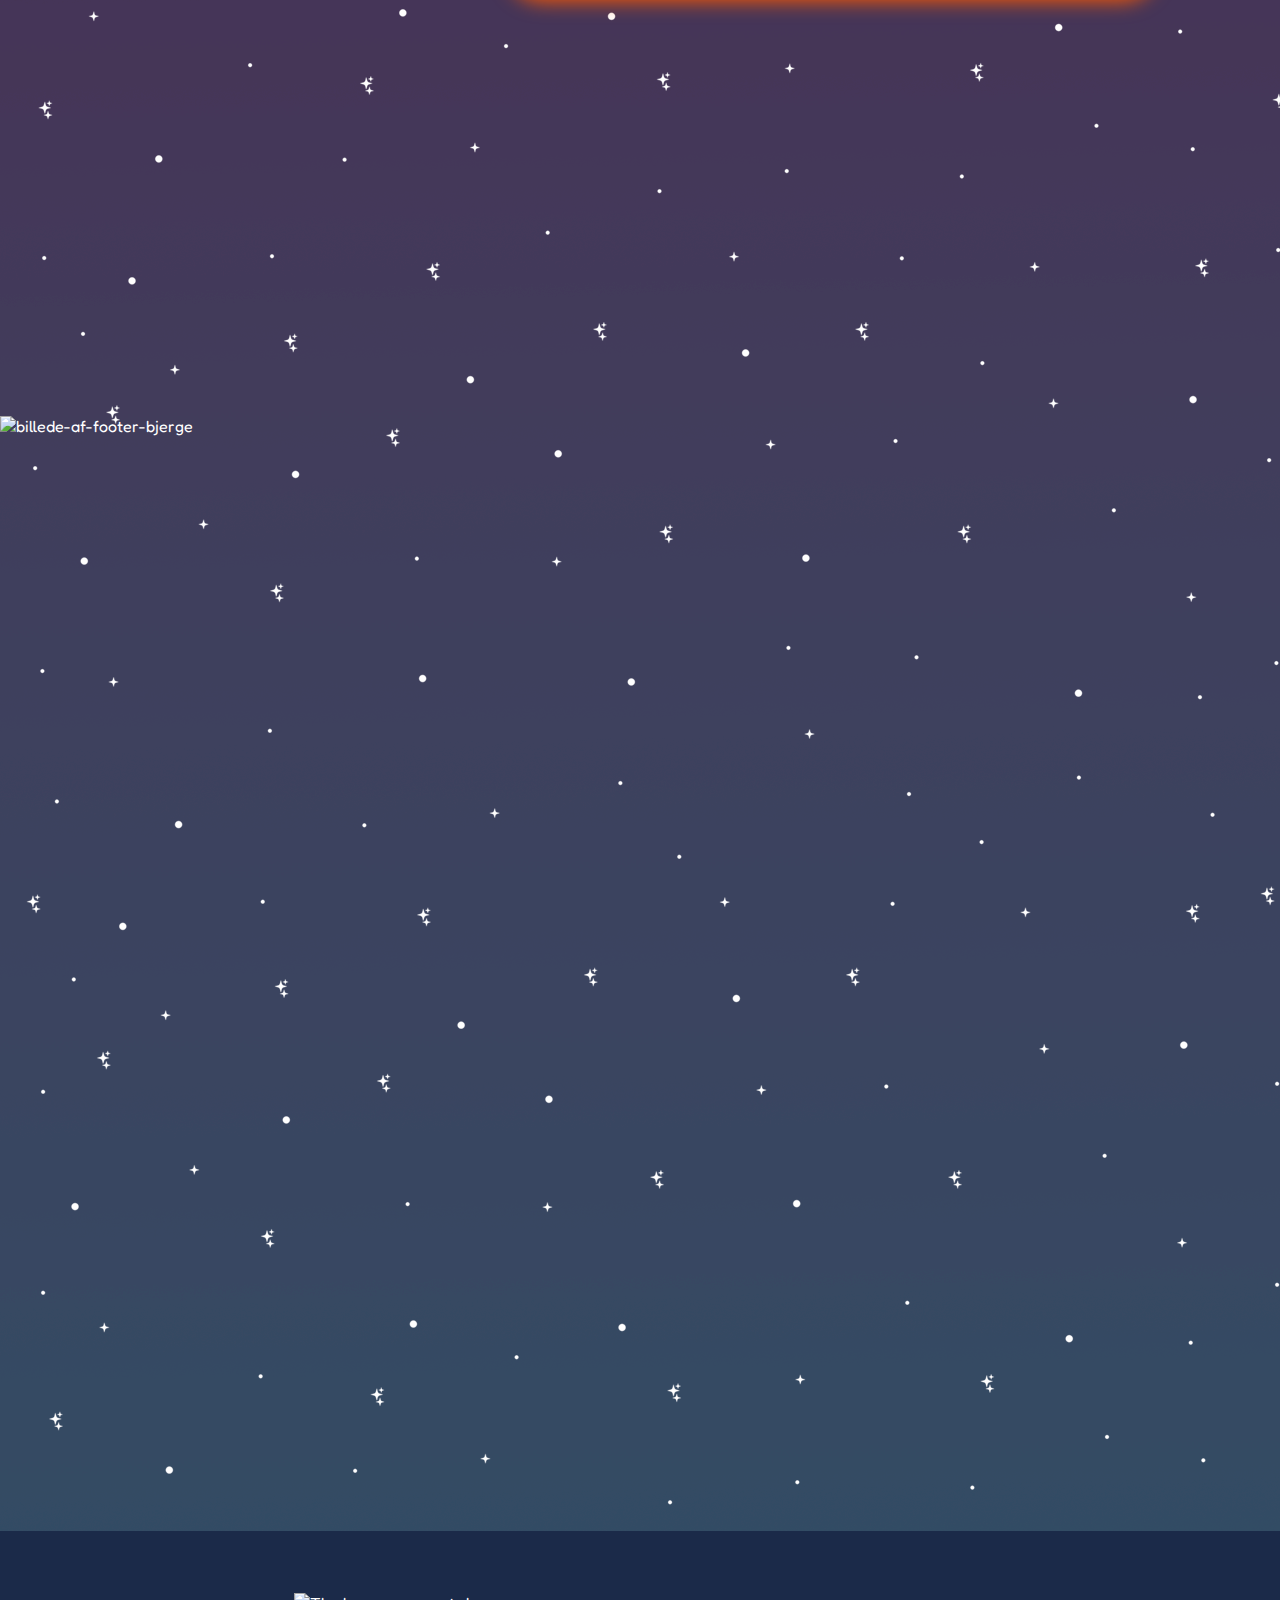
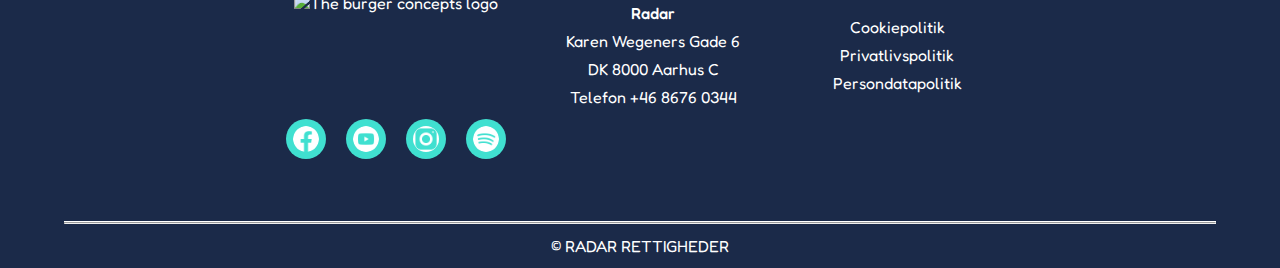
==== commit 0d78263b: "Added the footer" ====
--- a/index.html
+++ b/index.html
@@ -5,9 +5,10 @@
     <meta name="viewport" content="width=device-width, initial-scale=1.0">
     <title>Radar</title>
     <link rel="stylesheet" href="css/nav.css">
+    <link rel="stylesheet" href="css/footer.css" />
     <link rel="stylesheet" href="css/styles.css">
     <link href="https://fonts.googleapis.com/css2?family=Fredoka:wght@300..700&family=Roboto:ital,wght@0,100;0,300;0,400;0,500;0,700;0,900;1,100;1,300;1,400;1,500;1,700;1,900&display=swap" rel="stylesheet">
-    <link rel="icon" type="image/x-icon" href="img/favicon.ico" />
+    <link rel="icon" type="image/x-icon" href="./img/favicon.ico" />
 </head>
 <body>
 
@@ -17,7 +18,7 @@
         
         
             <section class="radar-logo">
-                    <img src="./img/Radar - Logo - Final - Sticker.png" alt="Vinyl Varme Tekst">
+                    <img src="./img/radar-logo-sticker.png" alt="Vinyl Varme Tekst">
                 </a>
             </section>
         
@@ -114,7 +115,7 @@
 
 
     <aside class="background-gray">
-        <img src="./img/baggrunden-gray.png" alt="">
+        <img src="./img/baggrunden-gray.png" alt="gray-background" class="gray-image">
     </aside>
 
     <section class="seneste-nyt-container">
@@ -155,7 +156,7 @@
     </aside>
 
     <section class="background-brand">
-        <img src="./img/background-brand.png" alt="billede-af-brand-braggrund">
+        <img src="./img/background-brand.png" alt="billede-af-brand-braggrund" class="brand-image">
     </section>
 
     <aside class="infografik2-container">
@@ -182,11 +183,81 @@
         <img src="./img/retro.webp" alt="retro-billede-af-eventuel-fremtid">
     </aside>
 
+    <section class="bjerge">
+        <img src="./img/footer-bjerge.png" alt="billede-af-footer-bjerge" class="bjerge-image">
+    </section>
+
     
    
 
     </main>
 
+       <!--footer-->
+       <footer>
+        <section class="footer">
+          <section class="footer-img">
+            <img
+              class="radar-logoet"
+              src="./img/radar-logo-sticker.png"
+              alt="The burger concepts logo"
+            />
+            <section class="icon-group">
+              <a href="https://www.facebook.com/radarlive"
+                ><img
+                  class="icons"
+                  src="./img/facebook.png"
+                  alt="facebook"
+              /></a>
+
+              <a href="https://www.youtube.com/user/radarliverec"
+              ><img
+                class="icons"
+                src="./img/youtube.png"
+                alt="youtube"
+            /></a>
+  
+              <a href="https://www.instagram.com/radarlive/"
+                ><img
+                  class="icons"
+                  src="./img/instagram.png"
+                  alt="instagram"
+              /></a>
+  
+              <a href="https://open.spotify.com/user/radarlive"
+                ><img
+                  class="icons"
+                  src="./img/spotify.png"
+                  alt="spotify"
+              /></a>
+            </section>
+        </section>
+  
+          <section class="footer-links">
+            <p class="radar-bold">Radar</a></p>
+            <p><a href="https://g.co/kgs/sAZFvge"
+                >Karen Wegeners Gade 6</a></p>
+            <p>DK 8000 Aarhus C</p>
+            <p>Telefon +46 8676 0344</p>
+          </section>
+  
+          <section class="footer-links footer-links3">
+            <p>Cookiepolitik</p>
+            <p>
+              Privatlivspolitik
+            </p>
+            <p>
+              Persondatapolitik
+            </p>
+           
+          </section>
+        </section>
+
+        <section class="hr-white">
+            <hr>
+            <p class="rettigheder">© RADAR RETTIGHEDER</p>
+        </section>
+
+      </footer>
 
        
    
--- a/css/footer.css
+++ b/css/footer.css
@@ -0,0 +1,145 @@
+* {
+    margin: 0;
+    padding: 0;
+    box-sizing: border-box;
+  }
+
+  footer {
+    background-color: #1B2A49;
+  } 
+  
+  .footer {
+      display: flex;
+      justify-content: space-between;
+      align-items: center;
+      margin: 0 10%; /* Reduce side margin to give more space on smaller screens */
+      padding: 10px 20px;
+      gap: 30px; /* Reduce gap for smaller screens */
+      flex-wrap: wrap; /* Allow wrapping on smaller screens */
+    }
+  
+  a {
+    text-decoration: none;
+    color: #fff;
+  }
+  
+  p {
+    margin-bottom: 0.5rem;
+  }
+  
+  .icons {
+    height: 40px;
+    background-color: #40E0D0;
+    padding: 7px;
+    border-radius: 50%;
+    margin: 10px;
+  }
+  
+  a:hover {
+    color: #40E0D0;
+  }
+  
+  .icons:hover {
+    opacity: 0.3;
+  }
+  
+  .icon-group {
+    display: flex;
+    flex-direction: row;
+    justify-content: space-evenly;
+    align-content: center;
+  }
+  
+  .footer-img {
+    display: flex;
+    flex-direction: column;
+    align-content: center;
+  }
+  
+  .footer-links {
+    width: 300px;
+    display: flex;
+    flex-direction: column;
+  }
+  
+  .footer-links3 {
+    width: 360px;
+  }
+  
+  .radar-logoet {
+    height: 105.75px;
+    width: auto;
+    margin: 10px;
+    margin-top: 20%;
+    margin-left: auto;
+    margin-right: auto;
+  }
+
+  .radar-bold {
+    font-weight: 500;
+  }
+
+  .hr-white {
+    border: none;
+    border-top: 1px solid #ffffff;
+    margin-left: 5%;
+    margin-right: 5%;
+    margin-top: 3%;
+    margin-bottom: 1%;
+    z-index: 2;
+  }
+
+  .rettigheder {
+    display: flex;
+    justify-content: center;
+    margin-top: 1%;
+  }
+  
+  @media (max-width: 768px) {
+      .footer {
+        flex-direction: column;
+        margin: 0 20%; /* Restore side margins on larger screens */
+      }
+      
+      .footer-img {
+        width: auto; /* Reset to auto width */
+        text-align: left;
+      }
+    
+      .footer-links,
+      .footer-links3 {
+        width: 300px; /* Restore specified widths for larger screens */
+        text-align: center;
+        width: 250px;
+      }
+  
+      .icon-group{
+          justify-content: center;
+      }
+  
+    }
+  
+    @media (min-width: 769px){
+      .footer {
+          flex-direction: row;
+          margin: 0 20%; /* Restore side margins on larger screens */
+          flex-wrap: nowrap;
+        }
+        
+        .footer-img {
+          width: auto; /* Reset to auto width */
+          text-align: left;
+        }
+      
+        .footer-links,
+        .footer-links3 {
+          width: 300px; /* Restore specified widths for larger screens */
+          text-align: center;
+        }
+    
+        .icon-group{
+            justify-content: center;
+        }
+  
+    }
+  --- a/css/styles.css
+++ b/css/styles.css
@@ -47,12 +47,13 @@
   }
   
   .background-star {
-    position: relative; /* Needed for z-index to work correctly */
     background-size: cover; 
     background-position: center; 
     overflow: hidden; 
     margin-top: -60rem;
     z-index: -1;
+    width: 100%; 
+    height: auto; 
   }
 
   .text-side-container {
@@ -105,6 +106,11 @@
     z-index: 1;
 }
 
+.gray-image {
+    width: 100%;
+    height: auto;
+}
+
 .seneste-nyt-container {
     position: absolute; 
     max-width: 550px;
@@ -126,7 +132,7 @@
 .slider-container {
     position: absolute; 
     display: flex;
-    max-width: 90rem;
+    max-width: 70%;
     box-shadow: 0 0 30px 10px #FF5900;
     top: 135rem; 
     left: 50%; 
@@ -162,7 +168,7 @@
     position: absolute;
     border: none;
     border-top: 4px solid #ff5900;
-    width: 120rem;
+    width: 100%;
     top: 131rem; 
     z-index: 2;
   }
@@ -171,14 +177,14 @@
     position: absolute;
     border: none;
     border-top: 4px solid #ff5900;
-    width: 120rem;
+    width: 100%;
     top: 168rem; 
     z-index: 2;
   }
 
   .text-side-container2 {
     position: absolute; 
-    top: 233rem; 
+    top: 220rem; 
     left: 10%;
     display: flex;
     flex-direction: column;
@@ -215,7 +221,7 @@
     display: flex;
     align-items:flex-end;
     right: 10%;
-    top: 220rem; 
+    top: 205rem; 
     box-shadow: 0 0 20px 5px rgba(64, 224, 208, 1);
     border-radius: 15px; 
     overflow: hidden; 
@@ -235,10 +241,17 @@
 
 .background-brand {
     position: absolute; 
-    top: 270rem; 
+    top: 250rem; 
     background-size: cover; 
     background-position: center; 
     z-index: 1;
+    width: 100vw; 
+    height: 100vh; 
+}
+
+.brand-image {
+    width: 100%;
+    height: auto;
 }
 
 .infografik2-container {
@@ -246,7 +259,7 @@
     display: flex;
     align-items:flex-end;
     left: 10%;
-    top: 310rem; 
+    top: 285rem; 
     box-shadow: 0 0 20px 5px rgba(255, 20, 147, 1);
     border-radius: 15px; 
     overflow: hidden; 
@@ -267,7 +280,7 @@
 
 .text-side-container3 {
     position: absolute; 
-    top: 322rem; 
+    top: 298rem; 
     right: 10%;
     display: flex;
     flex-direction: column;
@@ -279,7 +292,7 @@
 
 .text-side-container4 {
     position: absolute; 
-    top: 400rem; 
+    top: 380rem; 
     left: 10%;
     display: flex;
     flex-direction: column;
@@ -316,7 +329,7 @@
     display: flex;
     align-items:flex-end;
     right: 10%;
-    top: 395rem; 
+    top: 375rem; 
     box-shadow: 0 0 20px 5px #FF5900;
     border-radius: 30px; 
     overflow: hidden; 
@@ -333,4 +346,21 @@
 .forum-retro:hover {
     transform: translateY(-20px);
     box-shadow: 0 0 30px 5px #FF5900;
+}
+
+.bjerge {
+    position: absolute; 
+    top: 426rem; 
+    background-size: cover; 
+    background-position: center; 
+    z-index: 1;
+    width: 100vw; 
+    height: 100vh; 
+}
+
+.bjerge-image {
+    left: 0;              /* Fix it to the left side of the container */
+    top: 0;               /* Initially aligned at the top of the container */
+    width: 100%;          /* Make it stretch to fill horizontally */
+    height: auto;         /* Keep the aspect ratio of the image */
 }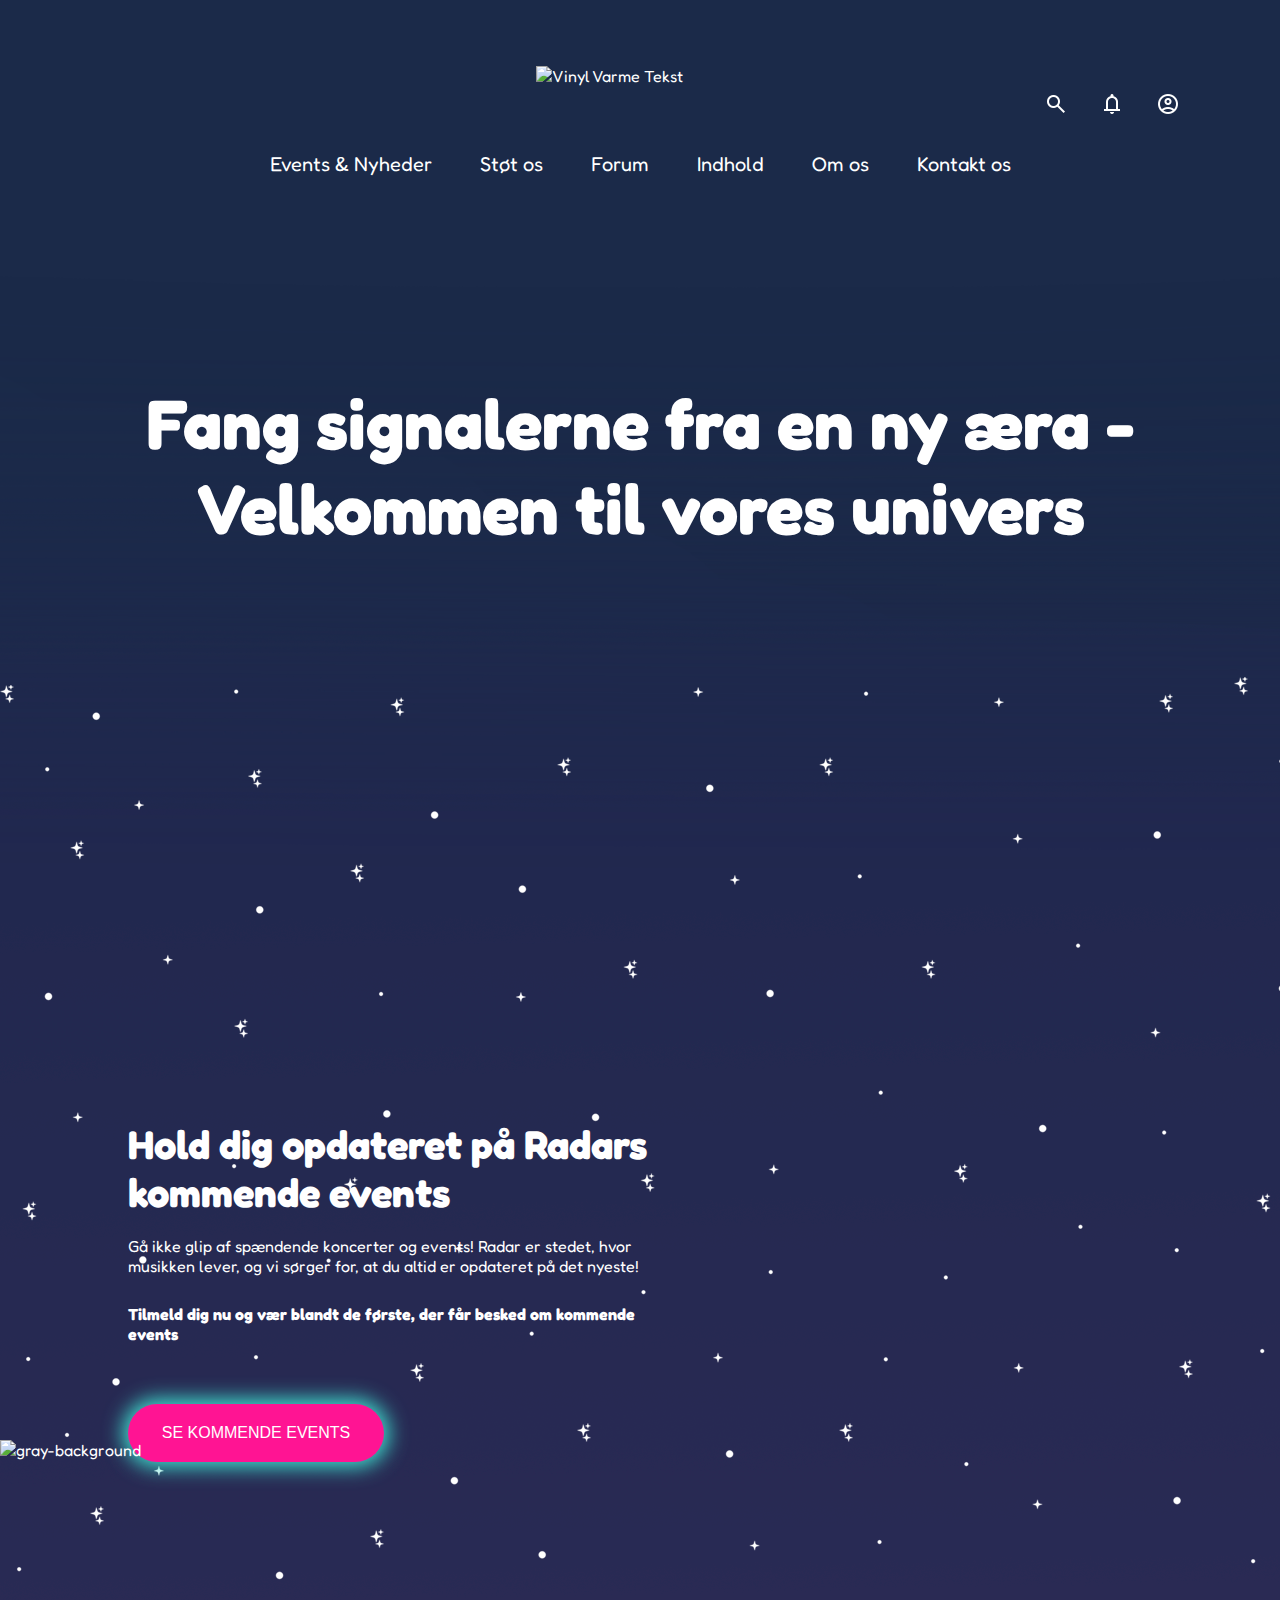
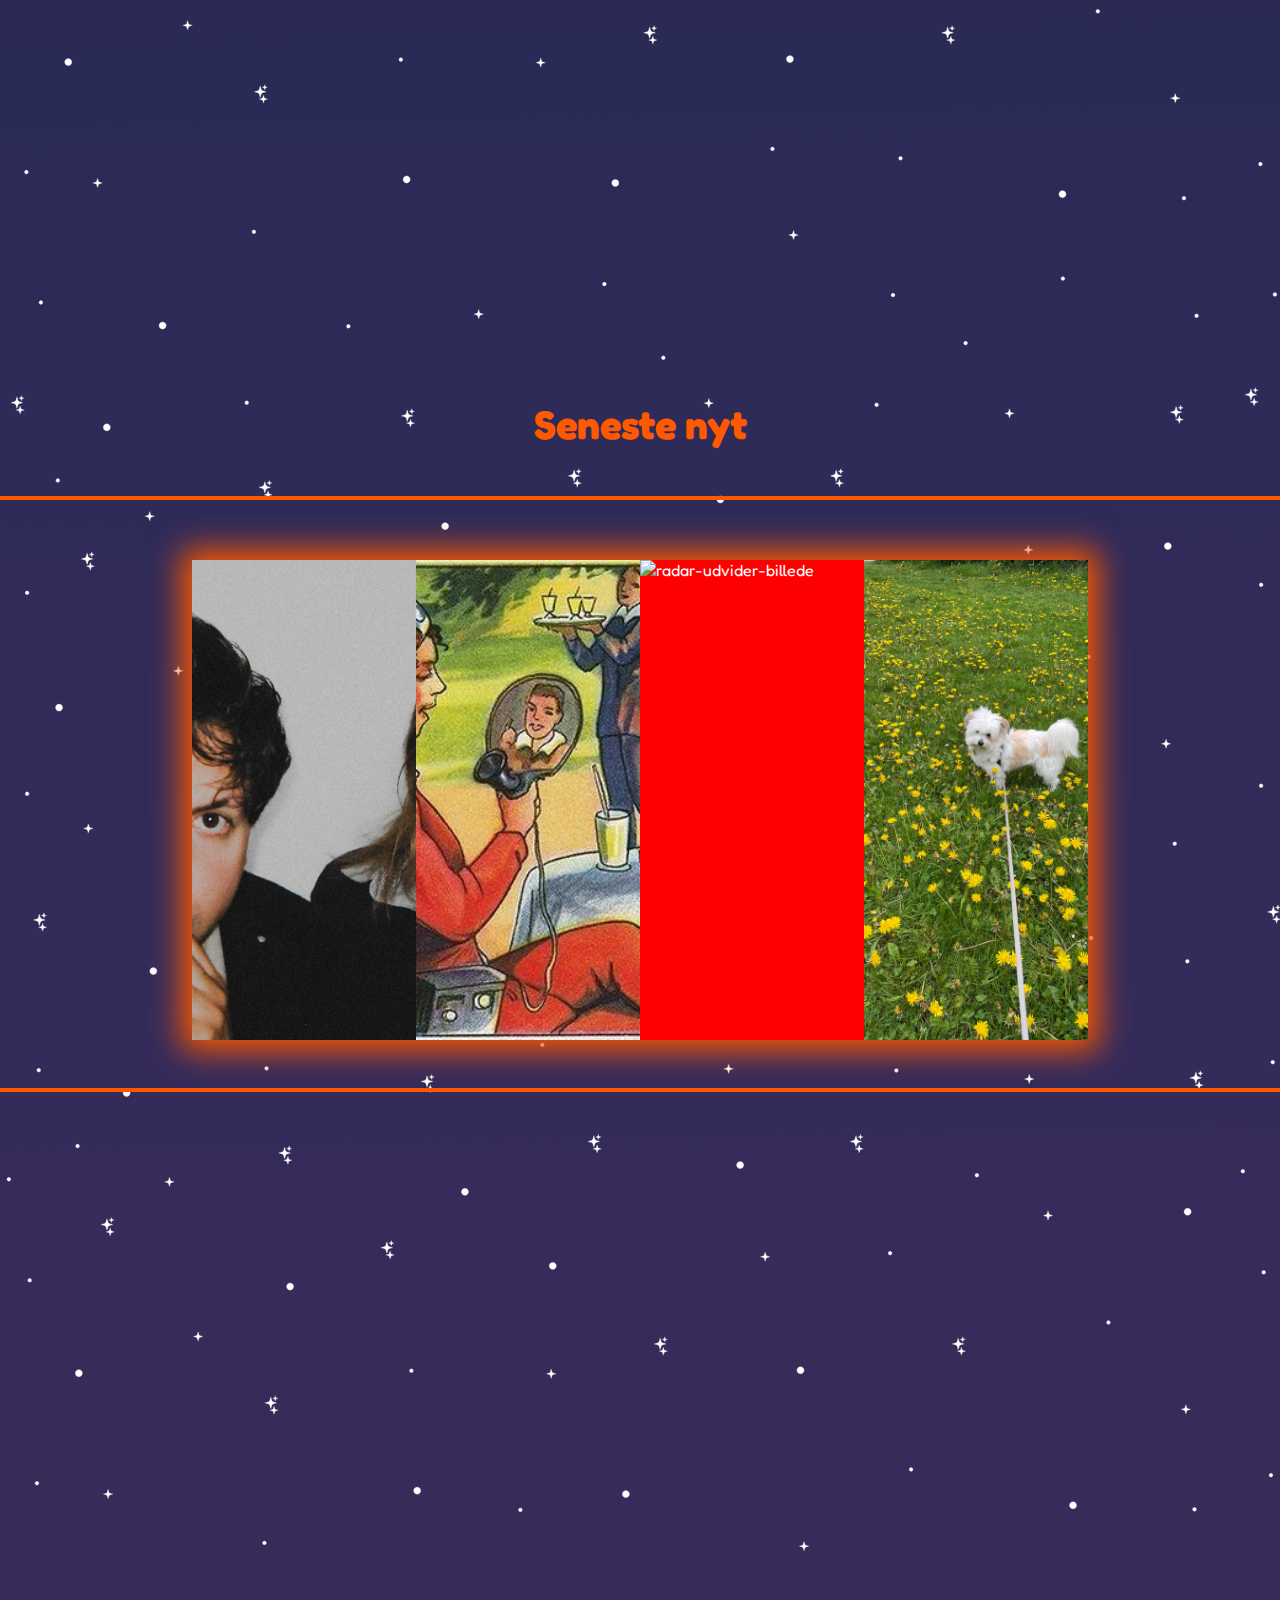
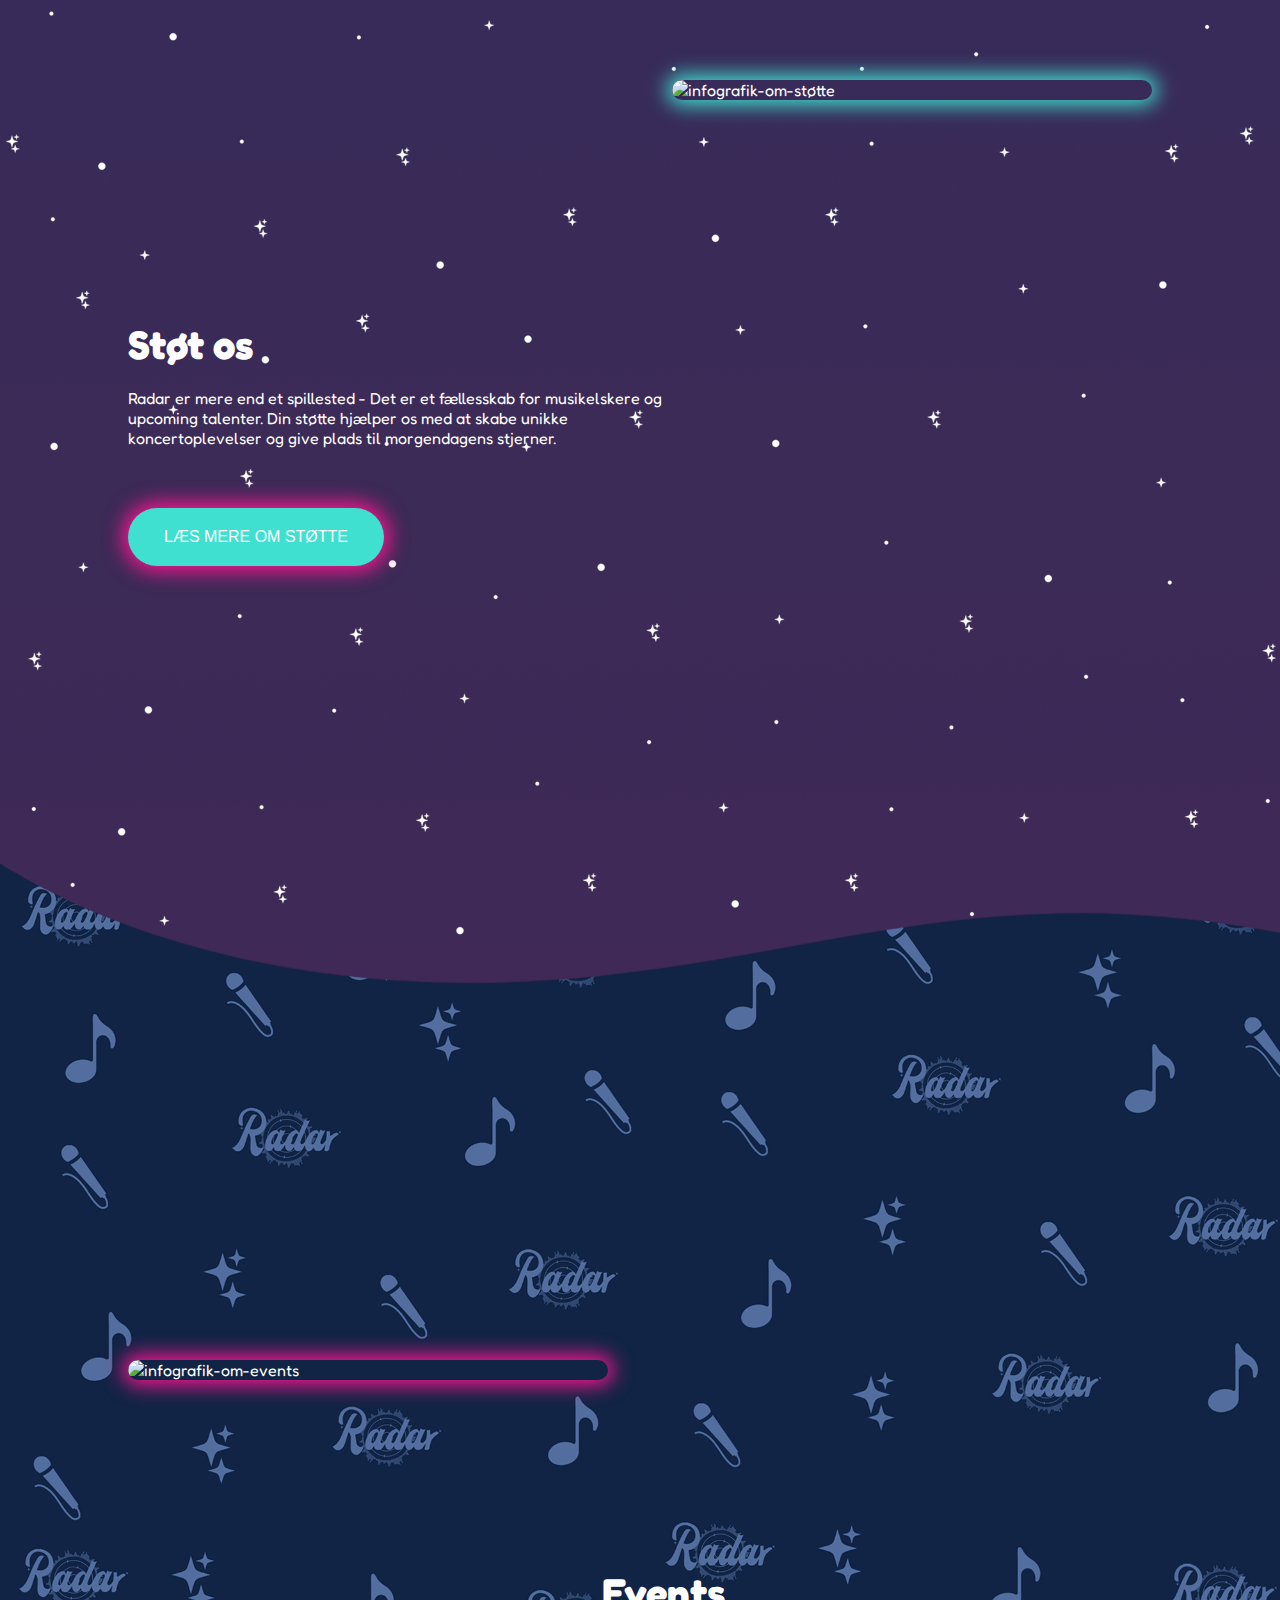
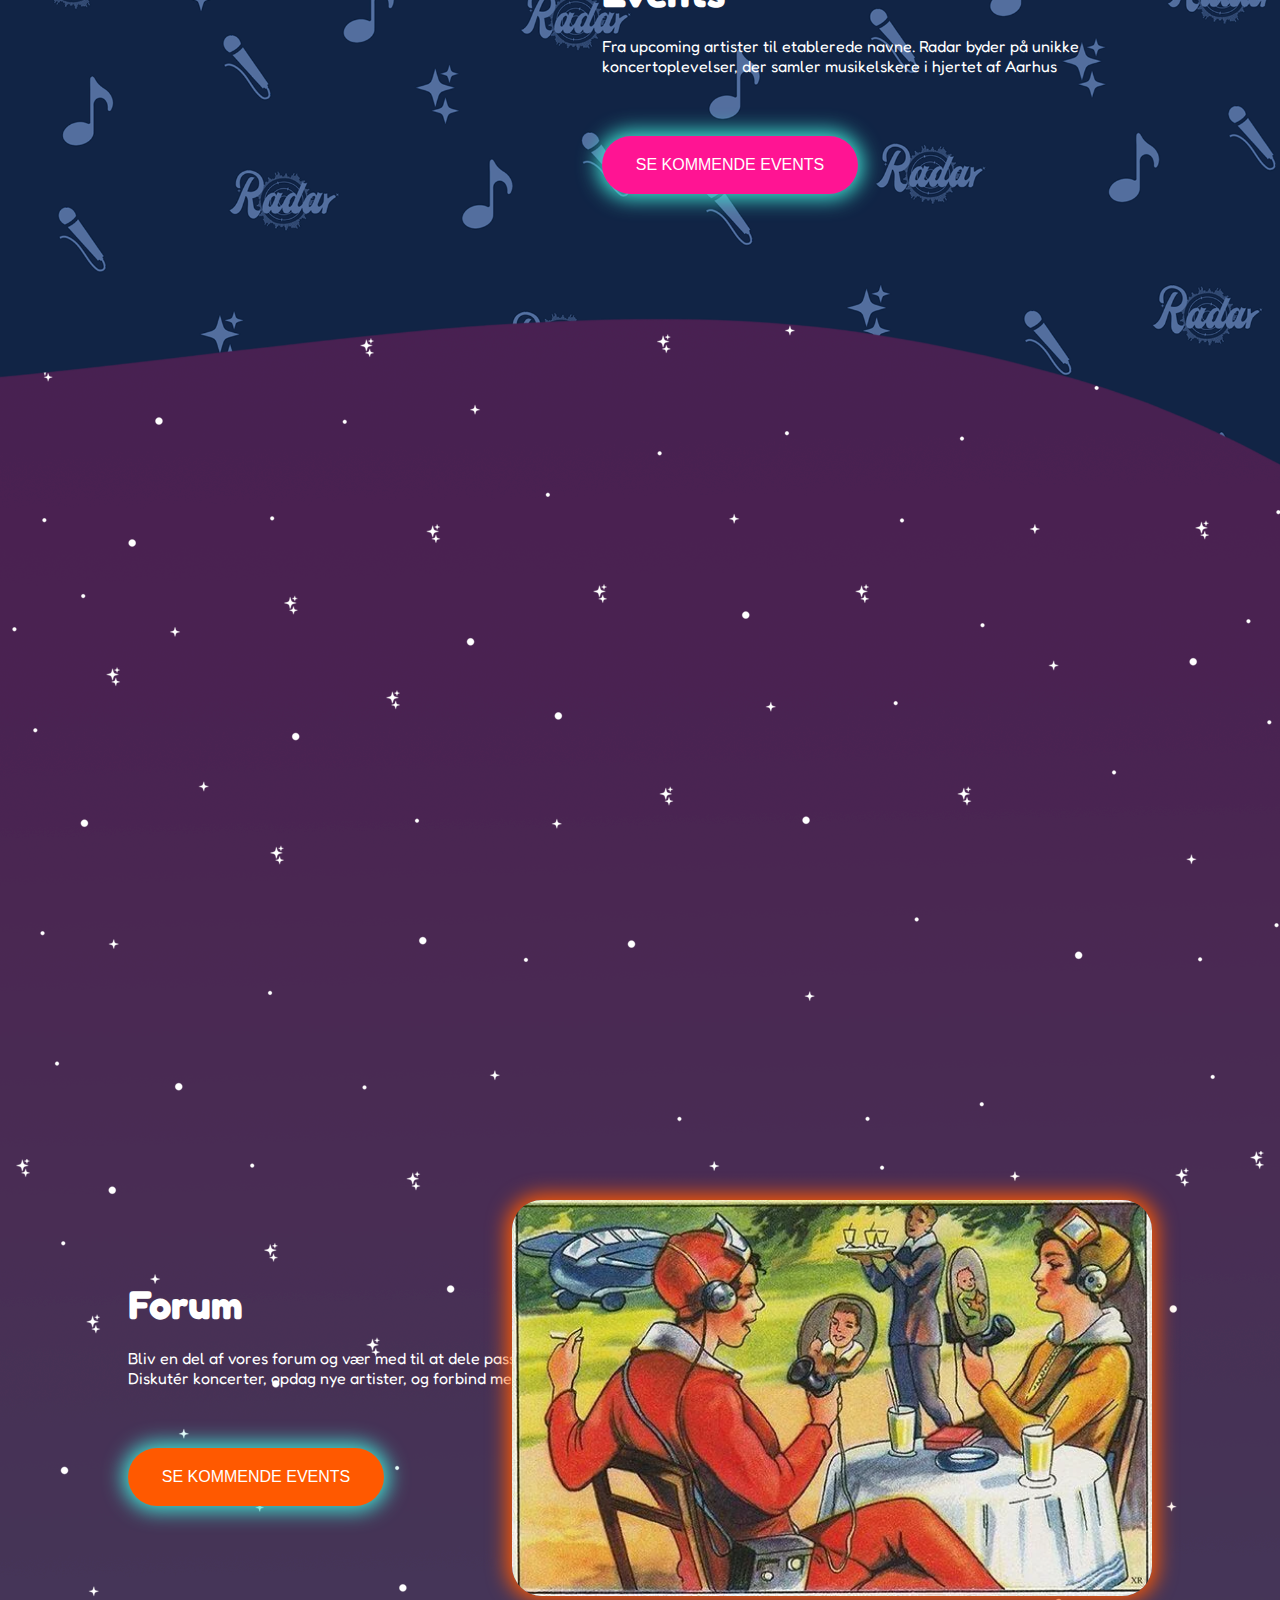
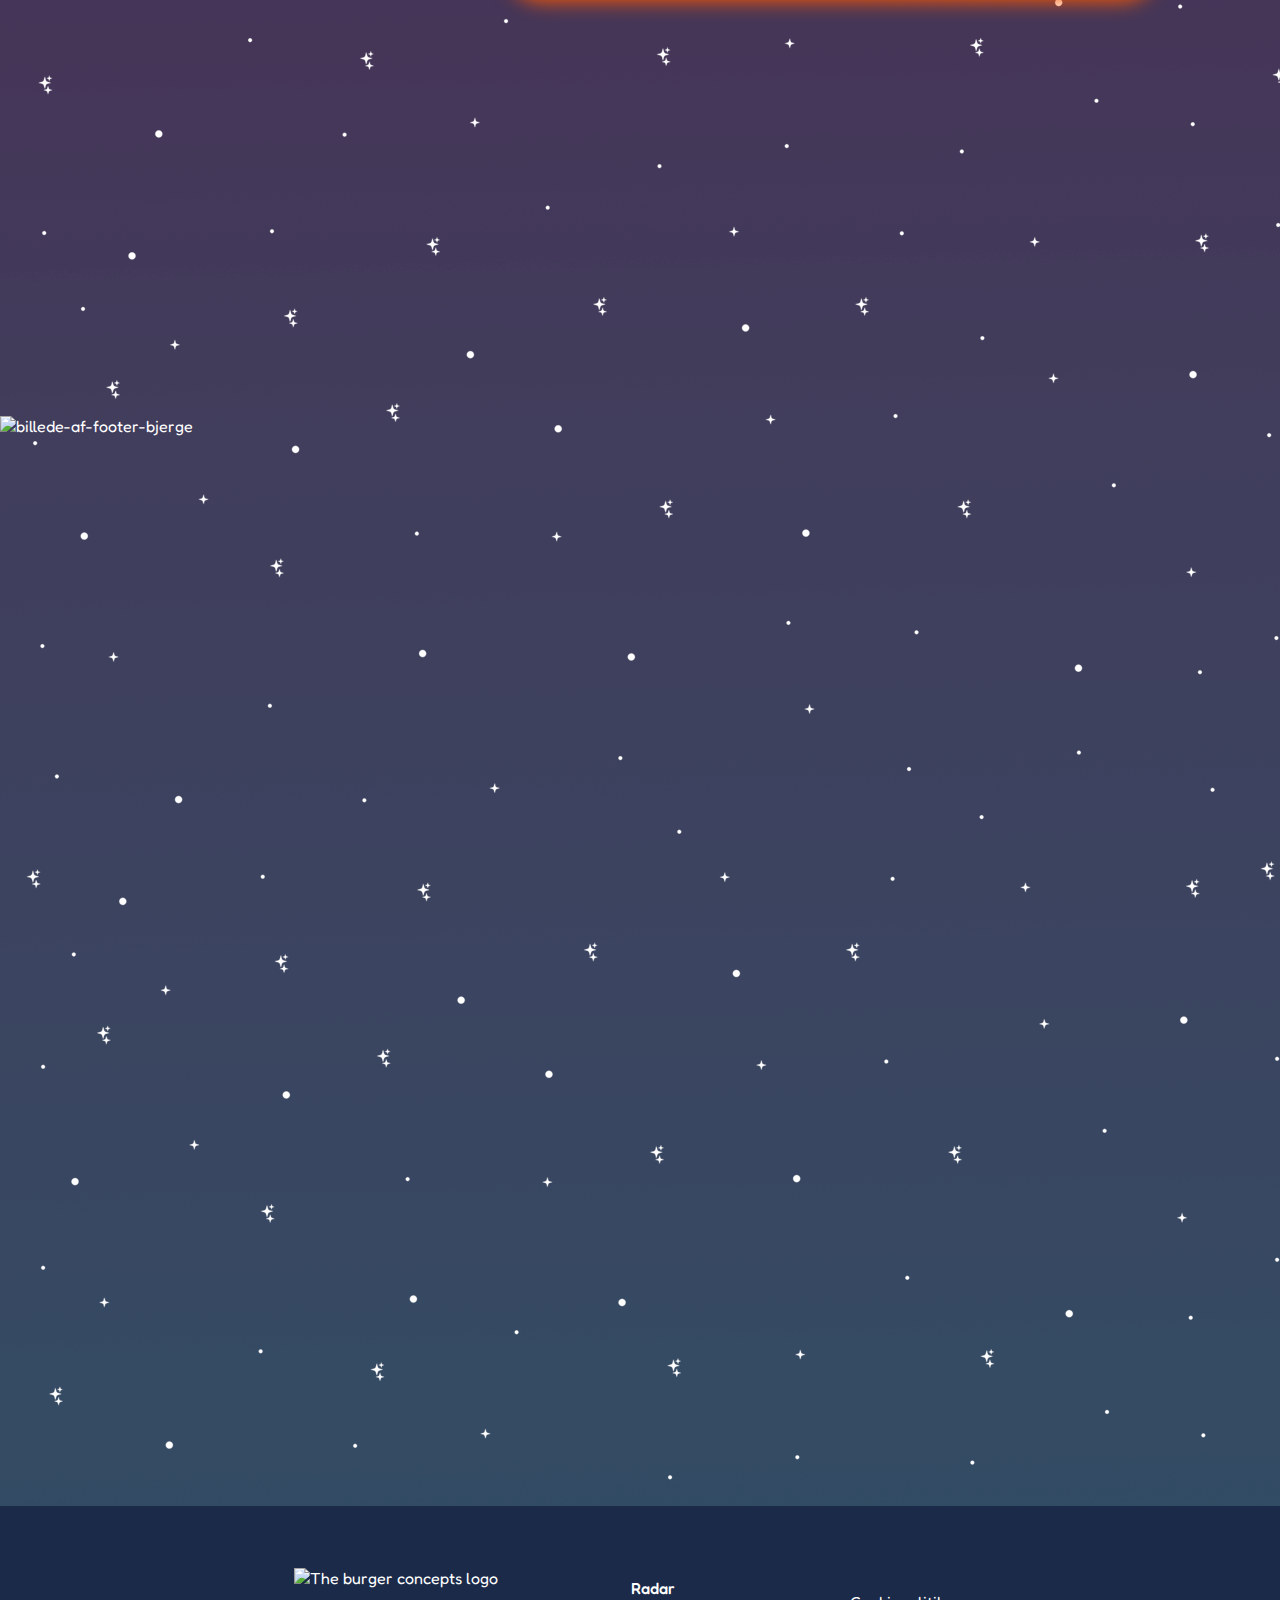
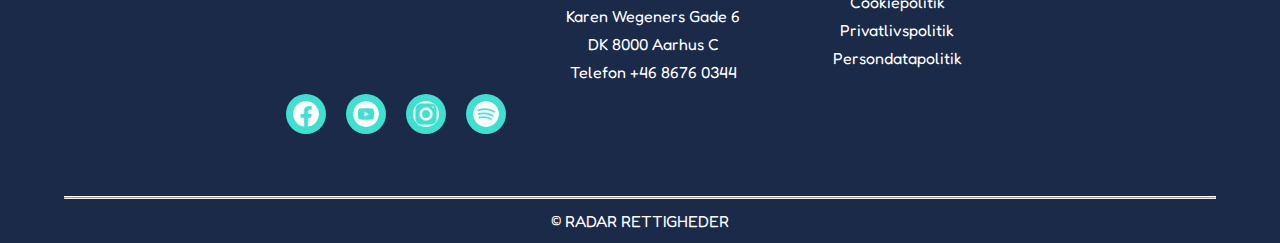
==== commit 661f410b: "added the donation box (also contains grid)" ====
--- a/index.html
+++ b/index.html
@@ -33,7 +33,10 @@
 
         </section>
 
+
+       
     </nav>
+    
     
     <header>
 
--- a/css/nav.css
+++ b/css/nav.css
@@ -50,19 +50,11 @@
     cursor: pointer; 
 }
 
+
 .navbar {
     display: flex;
     align-items: center;
     justify-content: center;
-}
-
-header   {
-    border-top: #ffffff;
-    background: transparent;
-    border-top: 1px solid rgb(255, 255, 255);
-    margin-left: 5rem;
-    margin-right: 5rem;
-    padding-top: 1.5rem;
 }
 
 header .logo {
@@ -90,6 +82,7 @@
 
 header .navbar ul li a:hover {
     color:  #FF1493;
+    text-shadow: 1px 1px 10px rgba(255, 20, 147, 1);
     border-radius: 60px
 }
 
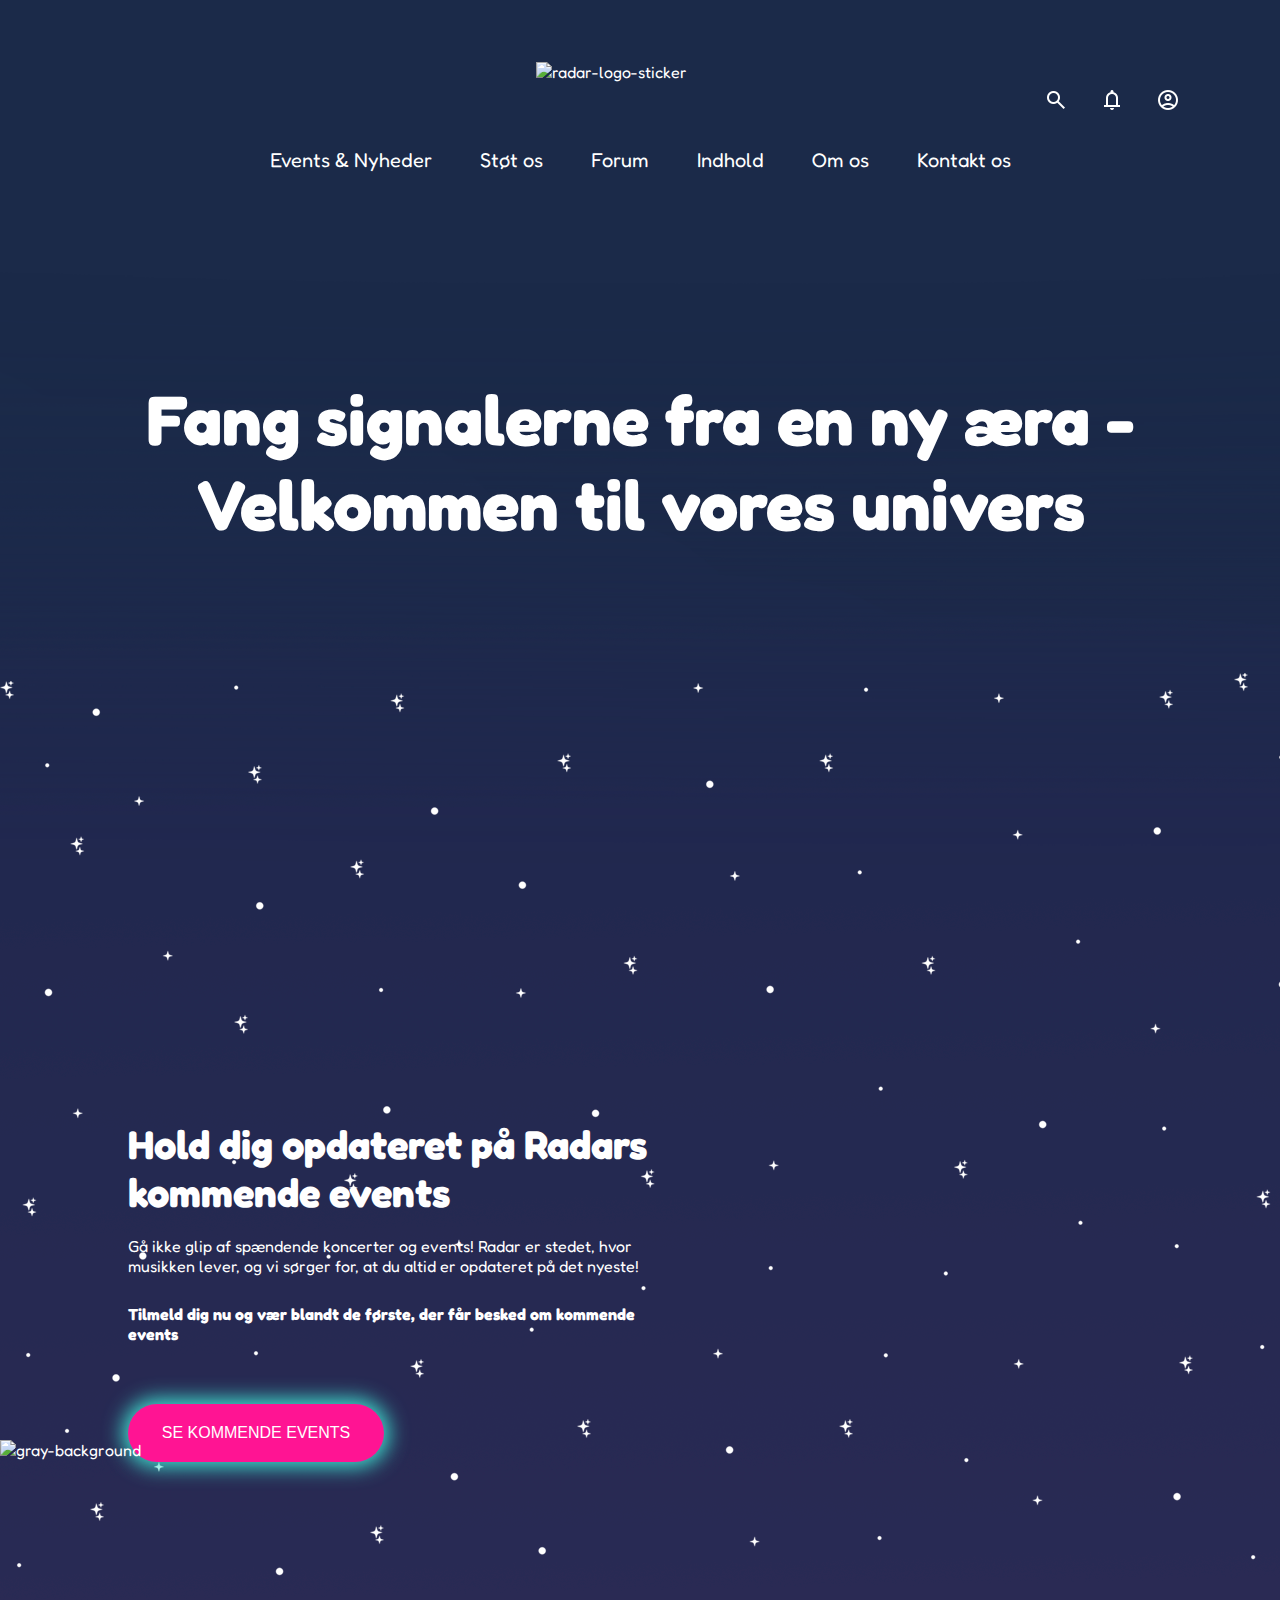
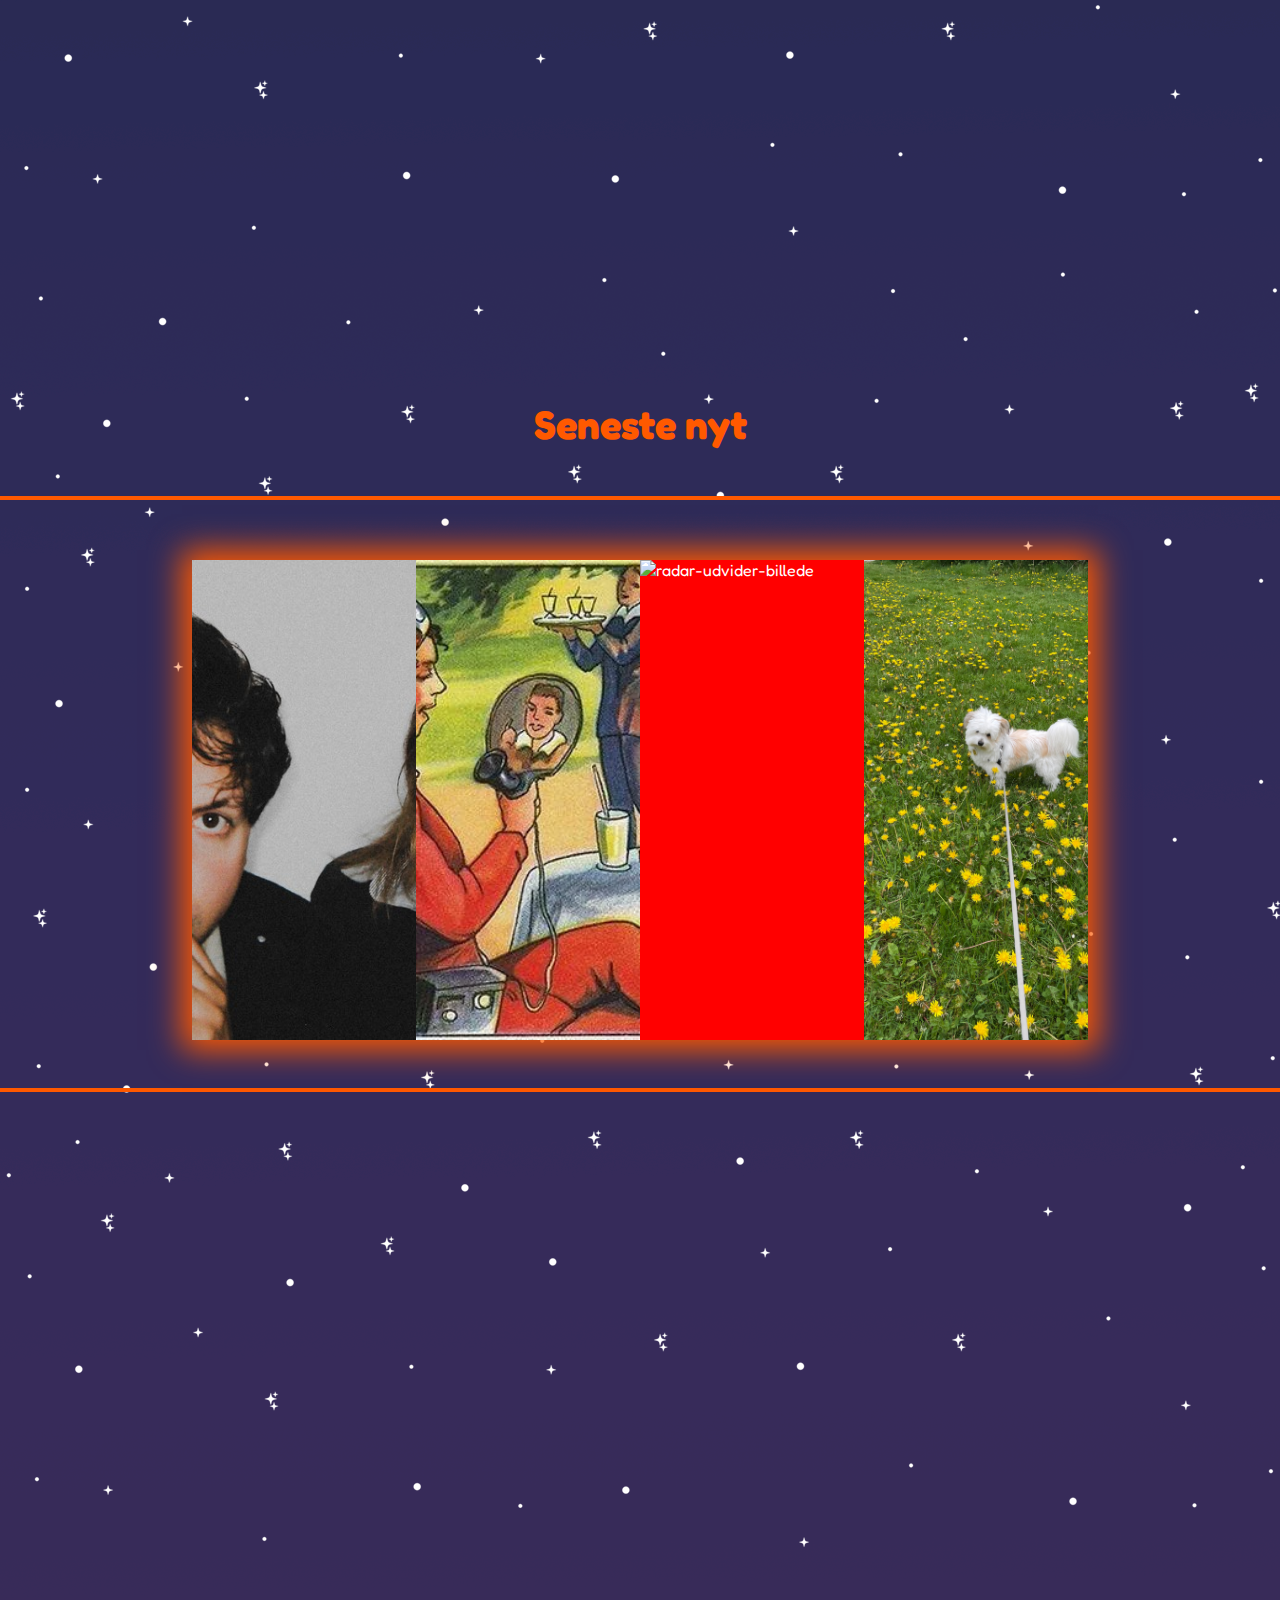
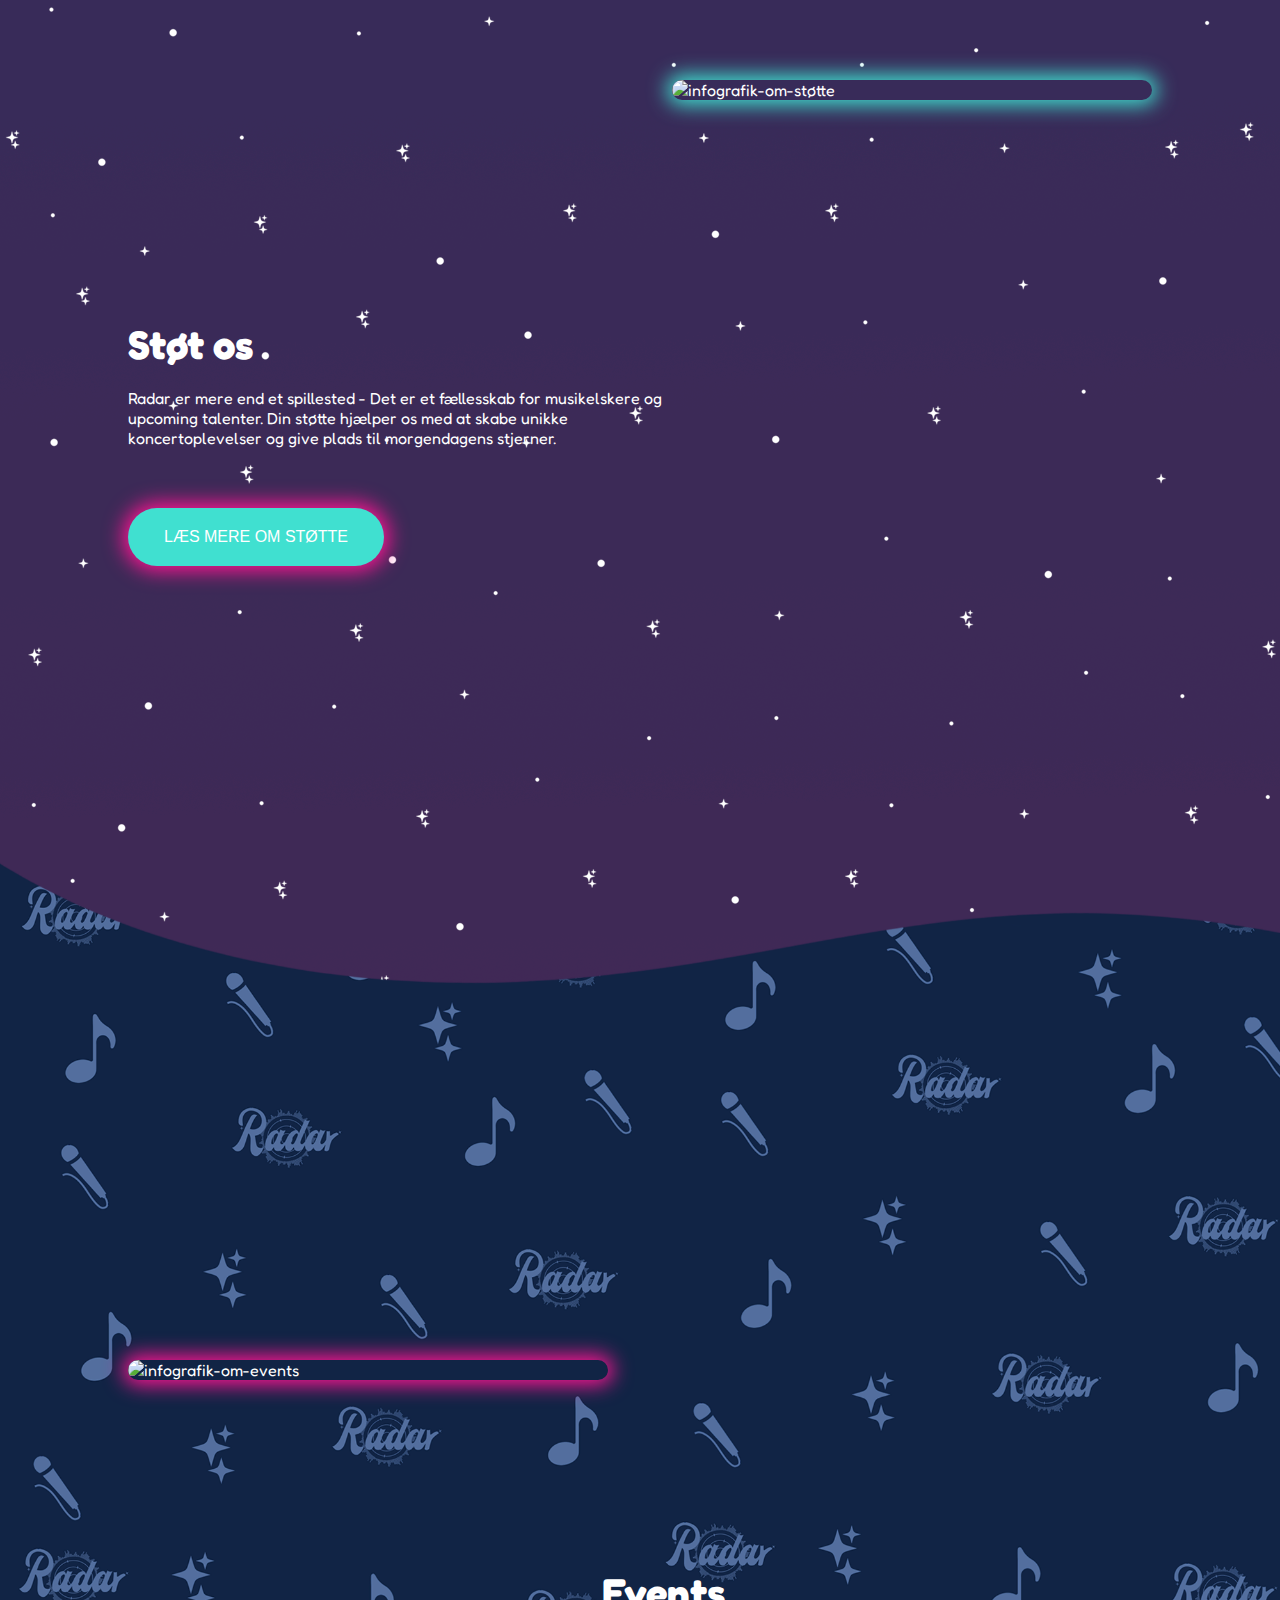
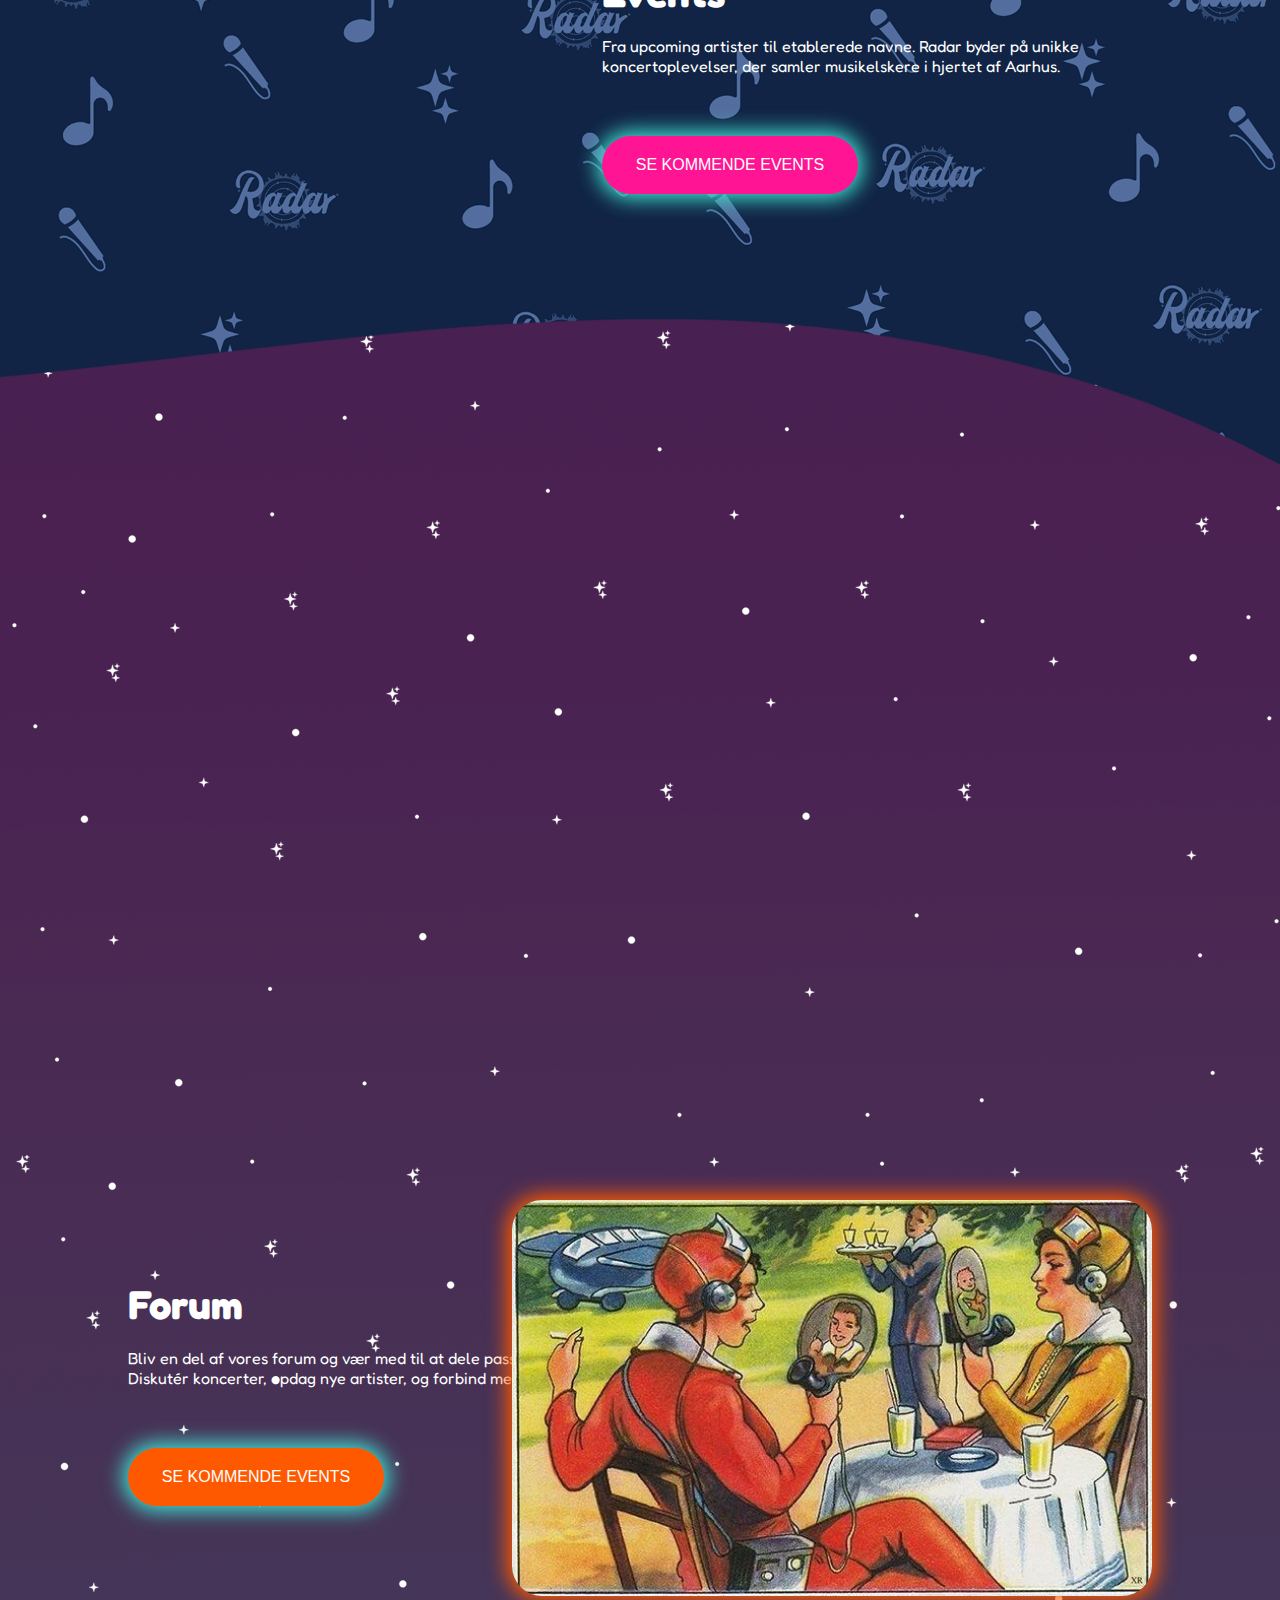
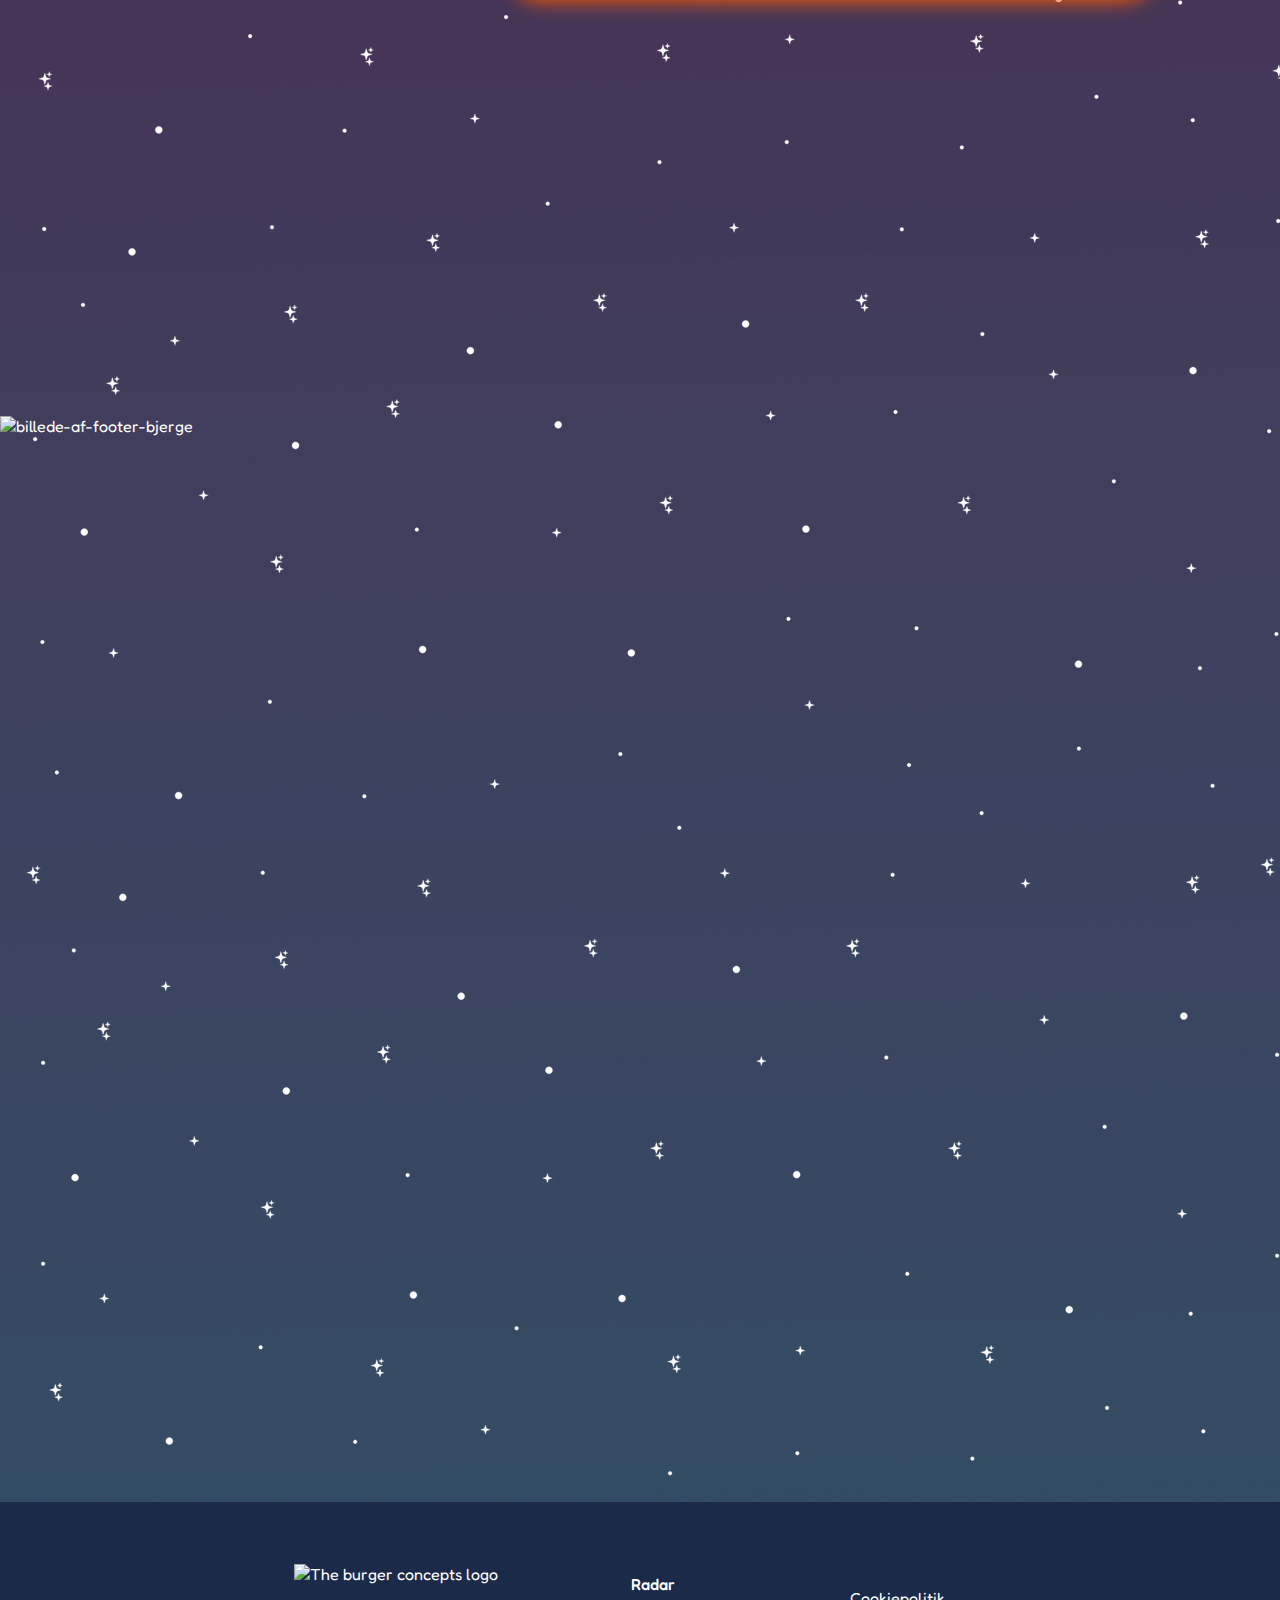
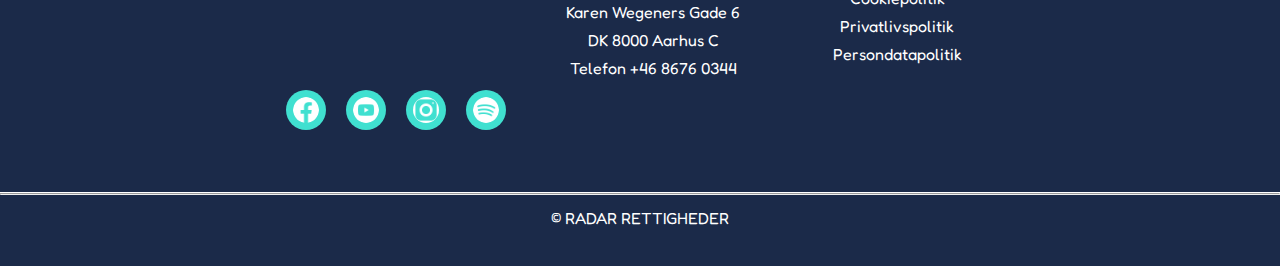
==== commit 169631c3: "Added the last css before making the website responsive" ====
--- a/index.html
+++ b/index.html
@@ -1,44 +1,35 @@
 <!DOCTYPE html>
 <html lang="da">
+
 <head>
     <meta charset="UTF-8">
     <meta name="viewport" content="width=device-width, initial-scale=1.0">
+    <meta name="keywords" content="Radar, radar tilskud, radar aarhus støtte, Aarhus, musik, upcoming artister, koncerter i Aarhus">
+    <meta name="description" content="Radar er et spillested i hjertet af Aarhus dedikeret til unikke musikoplevelser. Lær, hvordan du kan støtte Radar og udforske vores events, podcasts, og kommende koncerter.">
     <title>Radar</title>
     <link rel="stylesheet" href="css/nav.css">
     <link rel="stylesheet" href="css/footer.css" />
     <link rel="stylesheet" href="css/styles.css">
-    <link href="https://fonts.googleapis.com/css2?family=Fredoka:wght@300..700&family=Roboto:ital,wght@0,100;0,300;0,400;0,500;0,700;0,900;1,100;1,300;1,400;1,500;1,700;1,900&display=swap" rel="stylesheet">
+    <link href="https://fonts.googleapis.com/css2?family=Fredoka:wght@300..700&family=Roboto:ital,wght@0,100;0,300;0,400;0,500;0,700;0,900&display=swap" rel="stylesheet">
     <link rel="icon" type="image/x-icon" href="./img/favicon.ico" />
 </head>
+
 <body>
-
-    <nav class="top-nav">
-
-        <section class="top-box">
-        
-        
-            <section class="radar-logo">
-                    <img src="./img/radar-logo-sticker.png" alt="Vinyl Varme Tekst">
-                </a>
+    <header>
+        <nav class="top-nav">
+            <section class="top-box">
+                <a href="index.html" target="_blank" class="radar-logo">
+                <section class="radar-logo">
+                    <img src="./img/radar-logo-sticker.png" alt="radar-logo-sticker">
+                </section>
+            </a>
+                <section class="nav-icons">
+                    <img class="search-icon" src="./img/search.png" alt="search-icon">
+                    <img class="notification-icon" src="./img/notification.png" alt="notification-icon">
+                    <img class="profile-icon" src="./img/profile.png" alt="profile-icon">
+                </section>
             </section>
-        
-        
-            <section class="nav-icons">
-            
-                <img class="search-icon" src="./img/search.png" alt="search-icon">
-                <img class="notification-icon" src="./img/notification.png" alt="search-icon">
-                <img class="profile-icon" src="./img/profile.png" alt="profile-icon">
-               
-            </section>
-
-        </section>
-
-
-       
-    </nav>
-    
-    
-    <header>
+        </nav>
 
         <a href="" class="logo"></a>
         <input type="checkbox" id="menu-bar">
@@ -46,224 +37,160 @@
             <img src="./img/burger-menu.png" alt="">
         </label>
 
-
-
         <nav class="navbar">
             <ul>
                 <li><a href="#">Events & Nyheder</a></li>
                 <li><a href="#">Støt os</a></li>
-                <li><a href="#">Forum</a>
-                  
-                    
-
-                    <li><a href="#">Indhold</a>
+                <li>
+                    <a href="#">Forum</a>
+                    <li>
+                        <a href="#">Indhold</a>
                         <ul>
                             <li><a href="#">Blog</a></li>
                             <li><a href="#">Playlister</a></li>
                             <li><a href="#">Podcasts</a></li>
                             <li><a href="#">Arkiv</a></li>
                         </ul>
-
-                        <li><a href="#">Om os</a>
-                    <ul>
-                        <li><a href="#">Hvad er Radar?</a></li>
-                        <li><a href="#">Sociale medier</a></li>
-                        <li><a href="#">Samarbejdspartnere</a></li>
-                        <li><a href="#">Ofte stillede spørgsmål</a></li>
-                    </ul>
-                </li>
-                <li><a href="#">Kontakt os</a>
-                    <ul>
-                        <li><a href="#">Telefonnummer</a></li>
-                        <li><a href="#">E-mail</a></li>
-                        <li><a href="#">Åbningstider</a></li>
-                        <li><a href="#">Feedback</a></li>
-                    </ul>
+                    </li>
+                    <li>
+                        <a href="#">Om os</a>
+                        <ul>
+                            <li><a href="#">Hvad er Radar?</a></li>
+                            <li><a href="#">Sociale medier</a></li>
+                            <li><a href="#">Samarbejdspartnere</a></li>
+                            <li><a href="#">Ofte stillede spørgsmål</a></li>
+                        </ul>
+                    </li>
+                    <li>
+                        <a href="#">Kontakt os</a>
+                        <ul>
+                            <li><a href="#">Telefonnummer</a></li>
+                            <li><a href="#">E-mail</a></li>
+                            <li><a href="#">Åbningstider</a></li>
+                            <li><a href="#">Feedback</a></li>
+                        </ul>
+                    </li>
                 </li>
             </ul>
-
         </nav>
 
-        
-
-    <section class="container-video">
-        <section class="content-h1">
-            <h1>Fang signalerne fra en ny æra - </h1>
-            <h2>Velkommen til vores univers</h2>
+        <section class="container-video">
+            <section class="content-h1">
+                <h1>Fang signalerne fra en ny æra -</h1>
+                <h2>Velkommen til vores univers</h2>
+            </section>
         </section>
-        
-        
     </header>
 
     <main>
         <video autoplay loop muted plays-inline class="background-video">
             <source src="./video/background-video.mp4" type="video/mp4">
         </video>
-    </section>
 
-    <section class="background-star">
-        <img src="img/sky-aurora.png" alt="">
-    </section>
-
-    <article class="text-side-container">
-        <h2 class="bigger">Hold dig opdateret på Radars kommende events</h2>
-
-        <p>Gå ikke glip af spændende koncerter og events! Radar er stedet, hvor musikken lever, og vi sørger for, at du altid er opdateret på det nyeste!
-        </p>
-
-        <p class="bolder">Tilmeld dig nu og vær blandt de første, der får besked om kommende events</p>
-
-        <button class="kommende-events">SE KOMMENDE EVENTS</button>
-    </article>
-
-
-    <aside class="background-gray">
-        <img src="./img/baggrunden-gray.png" alt="gray-background" class="gray-image">
-    </aside>
-
-    <section class="seneste-nyt-container">
-        <h2 class="h2-seneste-nyt">Seneste nyt</h2>
-    </section>
-
-    <hr class="line">
-    <hr class="line2">
-    <section class="slider-container">
-        <section class="slider">
-            <img src="./img/gorgeous.jpg" alt="billede-af-bandet-gorgeous">
+        <section class="background-star">
+            <img src="img/sky-aurora.png" alt="">
         </section>
 
-        <section class="slider">
-            <img src="./img/retro.webp" alt="radar-har-fået-forum-billede">
+        <article class="text-side-container">
+            <h2 class="bigger">Hold dig opdateret på Radars kommende events</h2>
+            <p>Gå ikke glip af spændende koncerter og events! Radar er stedet, hvor musikken lever, og vi sørger for, at du altid er opdateret på det nyeste!</p>
+            <p class="bolder">Tilmeld dig nu og vær blandt de første, der får besked om kommende events</p>
+            <button class="kommende-events">SE KOMMENDE EVENTS</button>
+        </article>
+
+        <aside class="background-gray">
+            <img src="./img/baggrunden-gray.png" alt="gray-background" class="gray-image">
+        </aside>
+
+        <section class="seneste-nyt-container">
+            <h2 class="h2-seneste-nyt">Seneste nyt</h2>
         </section>
 
-        <section class="slider">
-            <img src="./img/Udvider.png" alt="radar-udvider-billede">
+        <hr class="line">
+        <hr class="line2">
+
+        <section class="slider-container">
+            <section class="slider">
+                <img src="./img/gorgeous.jpg" alt="billede-af-bandet-gorgeous">
+            </section>
+            <section class="slider">
+                <img src="./img/retro.webp" alt="radar-har-fået-forum-billede">
+            </section>
+            <section class="slider">
+                <img src="./img/Udvider.png" alt="radar-udvider-billede">
+            </section>
+            <section class="slider">
+                <img src="./img/hvalpelegestue.jpg" alt="hvalpestue-billede">
+            </section>
         </section>
 
-        <section class="slider">
-            <img src="./img/hvalpelegestue.jpg" alt="hvalpestue-billede">
+        <article class="text-side-container2">
+            <h2 class="bigger">Støt os</h2>
+            <p>Radar er mere end et spillested - Det er et fællesskab for musikelskere og upcoming talenter. Din støtte hjælper os med at skabe unikke koncertoplevelser og give plads til morgendagens stjerner.</p>
+            <button class="stoette">LÆS MERE OM STØTTE</button>
+        </article>
+
+        <aside class="infografik1-container">
+            <img src="./img/infografik1.png" alt="infografik-om-støtte">
+        </aside>
+
+        <section class="background-brand">
+            <img src="./img/background-brand.png" alt="billede-af-brand-braggrund" class="brand-image">
         </section>
 
-    </section>
+        <aside class="infografik2-container">
+            <img src="./img/infografik2.png" alt="infografik-om-events">
+        </aside>
 
-    <article class="text-side-container2">
-        <h2 class="bigger">Støt os</h2>
+        <article class="text-side-container3">
+            <h2 class="bigger">Events</h2>
+            <p>Fra upcoming artister til etablerede navne. Radar byder på unikke koncertoplevelser, der samler musikelskere i hjertet af Aarhus.</p>
+            <button class="kommende-events">SE KOMMENDE EVENTS</button>
+        </article>
 
-        <p>Radar er mere end et spillested - Det er et fællesskab for musikelskere og upcoming talenter. Din støtte hjælper os med at skabe unikke koncertoplevelser og give plads til morgendagens stjerner. 
-        </p>
-        <button class="stoette">LÆS MERE OM STØTTE</button>
-    </article>
+        <article class="text-side-container4">
+            <h2 class="bigger">Forum</h2>
+            <p>Bliv en del af vores forum og vær med til at dele passionen for musik. Diskutér koncerter, opdag nye artister, og forbind med andre musikelskere!</p>
+            <button class="kommende-events2">SE KOMMENDE EVENTS</button>
+        </article>
 
-    <aside class="infografik1-container">
-        <img src="./img/infografik1.png" alt="infografik-om-støtte">
-    </aside>
+        <aside class="forum-retro">
+            <img src="./img/retro.webp" alt="retro-billede-af-eventuel-fremtid">
+        </aside>
 
-    <section class="background-brand">
-        <img src="./img/background-brand.png" alt="billede-af-brand-braggrund" class="brand-image">
-    </section>
-
-    <aside class="infografik2-container">
-        <img src="./img/infografik2.png" alt="infografik-om-events">
-    </aside>
-
-    <article class="text-side-container3">
-        <h2 class="bigger">Events</h2>
-
-        <p>Fra upcoming artister til etablerede navne. Radar byder på unikke koncertoplevelser, der samler musikelskere i hjertet af Aarhus
-        </p>
-        <button class="kommende-events">SE KOMMENDE EVENTS</button>
-    </article>
-
-    <article class="text-side-container4">
-        <h2 class="bigger">Forum</h2>
-
-        <p>Bliv en del af vores forum og vær med til at dele passionen for musik. Diskutér koncerter, opdag nye artister, og forbind med andre musikelskere!
-        </p>
-        <button class="kommende-events2">SE KOMMENDE EVENTS</button>
-    </article>
-
-    <aside class="forum-retro">
-        <img src="./img/retro.webp" alt="retro-billede-af-eventuel-fremtid">
-    </aside>
-
-    <section class="bjerge">
-        <img src="./img/footer-bjerge.png" alt="billede-af-footer-bjerge" class="bjerge-image">
-    </section>
-
-    
-   
-
+        <section class="bjerge">
+            <img src="./img/footer-bjerge.png" alt="billede-af-footer-bjerge" class="bjerge-image">
+        </section>
     </main>
 
-       <!--footer-->
-       <footer>
+    <footer>
         <section class="footer">
-          <section class="footer-img">
-            <img
-              class="radar-logoet"
-              src="./img/radar-logo-sticker.png"
-              alt="The burger concepts logo"
-            />
-            <section class="icon-group">
-              <a href="https://www.facebook.com/radarlive"
-                ><img
-                  class="icons"
-                  src="./img/facebook.png"
-                  alt="facebook"
-              /></a>
-
-              <a href="https://www.youtube.com/user/radarliverec"
-              ><img
-                class="icons"
-                src="./img/youtube.png"
-                alt="youtube"
-            /></a>
-  
-              <a href="https://www.instagram.com/radarlive/"
-                ><img
-                  class="icons"
-                  src="./img/instagram.png"
-                  alt="instagram"
-              /></a>
-  
-              <a href="https://open.spotify.com/user/radarlive"
-                ><img
-                  class="icons"
-                  src="./img/spotify.png"
-                  alt="spotify"
-              /></a>
+            <section class="footer-img">
+                <img class="radar-logoet" src="./img/radar-logo-sticker.png" alt="The burger concepts logo">
+                <section class="icon-group">
+                    <a href="https://www.facebook.com/radarlive"><img class="icons" src="./img/facebook.png" alt="facebook"></a>
+                    <a href="https://www.youtube.com/user/radarliverec"><img class="icons" src="./img/youtube.png" alt="youtube"></a>
+                    <a href="https://www.instagram.com/radarlive/"><img class="icons" src="./img/instagram.png" alt="instagram"></a>
+                    <a href="https://open.spotify.com/user/radarlive"><img class="icons" src="./img/spotify.png" alt="spotify"></a>
+                </section>
+            </section>
+            <section class="footer-links">
+                <p class="radar-bold">Radar</p>
+                <p><a href="https://g.co/kgs/sAZFvge">Karen Wegeners Gade 6</a></p>
+                <p>DK 8000 Aarhus C</p>
+                <p>Telefon +46 8676 0344</p>
+            </section>
+            <section class="footer-links footer-links3">
+                <p>Cookiepolitik</p>
+                <p>Privatlivspolitik</p>
+                <p>Persondatapolitik</p>
             </section>
         </section>
-  
-          <section class="footer-links">
-            <p class="radar-bold">Radar</a></p>
-            <p><a href="https://g.co/kgs/sAZFvge"
-                >Karen Wegeners Gade 6</a></p>
-            <p>DK 8000 Aarhus C</p>
-            <p>Telefon +46 8676 0344</p>
-          </section>
-  
-          <section class="footer-links footer-links3">
-            <p>Cookiepolitik</p>
-            <p>
-              Privatlivspolitik
-            </p>
-            <p>
-              Persondatapolitik
-            </p>
-           
-          </section>
-        </section>
-
         <section class="hr-white">
             <hr>
             <p class="rettigheder">© RADAR RETTIGHEDER</p>
         </section>
+    </footer>
+</body>
 
-      </footer>
-
-       
-   
-    
-</body>
 </html>--- a/css/nav.css
+++ b/css/nav.css
@@ -2,6 +2,7 @@
     margin: 0;
     padding: 0;
     box-sizing: border-box;
+    pointer-events: auto;
   }
   
 
@@ -13,7 +14,9 @@
     background-color: transparent;
     padding: 20px;
     margin-bottom: 1rem;
-    margin-top: 1rem;
+    padding-top: 2rem;
+    
+
 }
 
 .radar-logo {
@@ -23,6 +26,9 @@
     display: flex;
     justify-content: center;
     align-items: center; 
+    cursor: pointer;
+    z-index: 10;
+    pointer-events: auto; /* Ensures the pointer events are enabled */
 }
 
 .radar-logo img {
@@ -39,6 +45,7 @@
     margin-left: auto;
     padding-top: 3.5rem; 
     margin-right: 5rem;
+    cursor: pointer;
 
 }
 
--- a/css/footer.css
+++ b/css/footer.css
@@ -5,17 +5,21 @@
   }
 
   footer {
+    text-align: center;
+    width: 100%;
     background-color: #1B2A49;
+  
   } 
   
   .footer {
       display: flex;
       justify-content: space-between;
       align-items: center;
-      margin: 0 10%; /* Reduce side margin to give more space on smaller screens */
+      margin: 0 10%; 
       padding: 10px 20px;
-      gap: 30px; /* Reduce gap for smaller screens */
-      flex-wrap: wrap; /* Allow wrapping on smaller screens */
+      gap: 30px; 
+      flex-wrap: wrap; 
+      z-index: 4; 
     }
   
   a {
@@ -82,8 +86,7 @@
   .hr-white {
     border: none;
     border-top: 1px solid #ffffff;
-    margin-left: 5%;
-    margin-right: 5%;
+    width: 100%; 
     margin-top: 3%;
     margin-bottom: 1%;
     z-index: 2;
@@ -92,23 +95,24 @@
   .rettigheder {
     display: flex;
     justify-content: center;
+    padding-bottom: 2%;
     margin-top: 1%;
   }
   
   @media (max-width: 768px) {
       .footer {
         flex-direction: column;
-        margin: 0 20%; /* Restore side margins on larger screens */
+        margin: 0 20%; 
       }
       
       .footer-img {
-        width: auto; /* Reset to auto width */
+        width: auto; 
         text-align: left;
       }
     
       .footer-links,
       .footer-links3 {
-        width: 300px; /* Restore specified widths for larger screens */
+        width: 300px; 
         text-align: center;
         width: 250px;
       }
@@ -122,18 +126,18 @@
     @media (min-width: 769px){
       .footer {
           flex-direction: row;
-          margin: 0 20%; /* Restore side margins on larger screens */
+          margin: 0 20%; 
           flex-wrap: nowrap;
         }
         
         .footer-img {
-          width: auto; /* Reset to auto width */
+          width: auto; 
           text-align: left;
         }
       
         .footer-links,
         .footer-links3 {
-          width: 300px; /* Restore specified widths for larger screens */
+          width: 300px;
           text-align: center;
         }
     
--- a/css/styles.css
+++ b/css/styles.css
@@ -359,8 +359,26 @@
 }
 
 .bjerge-image {
-    left: 0;              /* Fix it to the left side of the container */
-    top: 0;               /* Initially aligned at the top of the container */
-    width: 100%;          /* Make it stretch to fill horizontally */
-    height: auto;         /* Keep the aspect ratio of the image */
+    left: 0;           
+    top: 0;               
+    width: 100%;          
+    height: auto;        
+}
+
+/* responsiv design med media queries */
+
+/* Desktop (min-width: 769px) */
+@media only screen and (min-width: 769px) {
+
+}
+
+
+/* Tablet (min-width: 481px and max-width: 768px) */
+@media only screen and (min-width: 481px) and (max-width: 768px) {
+
+}
+
+/* Telefon (max-width: 480px) */
+@media only screen and (max-width: 480px) {
+    
 }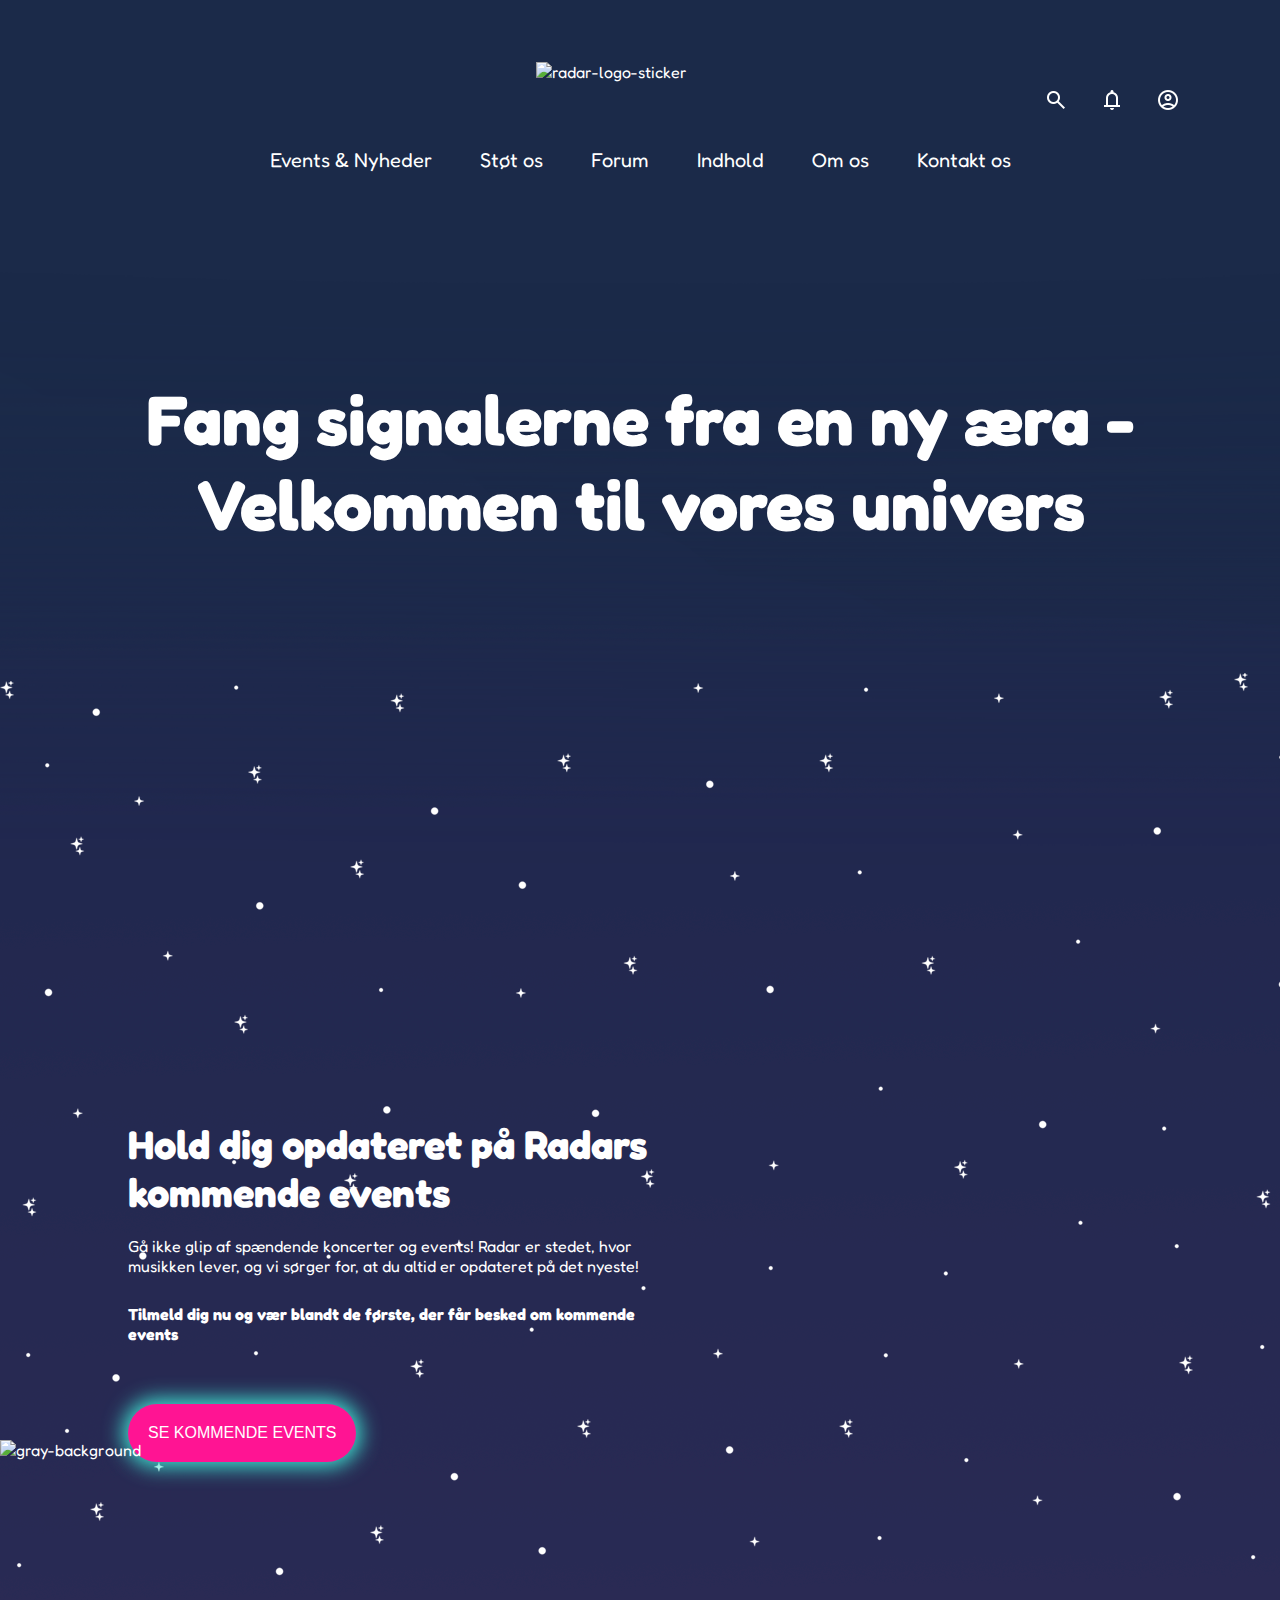
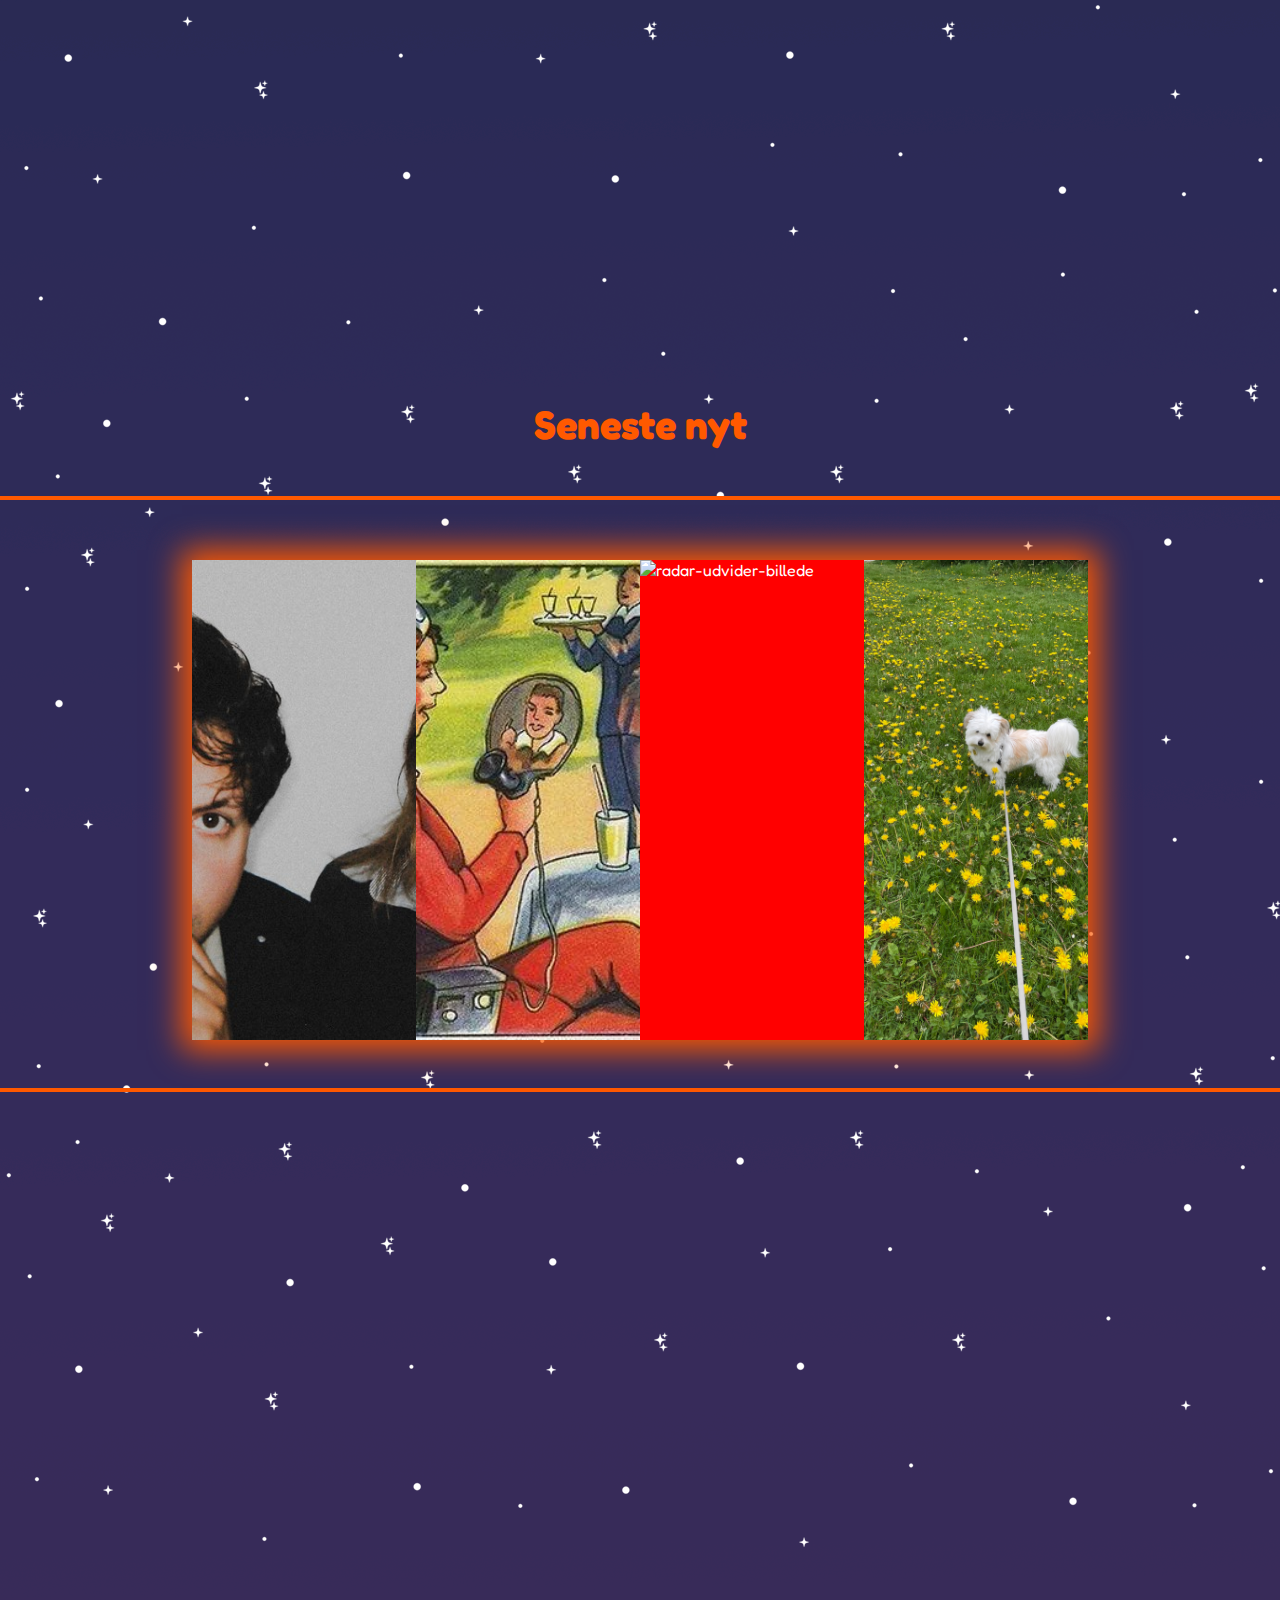
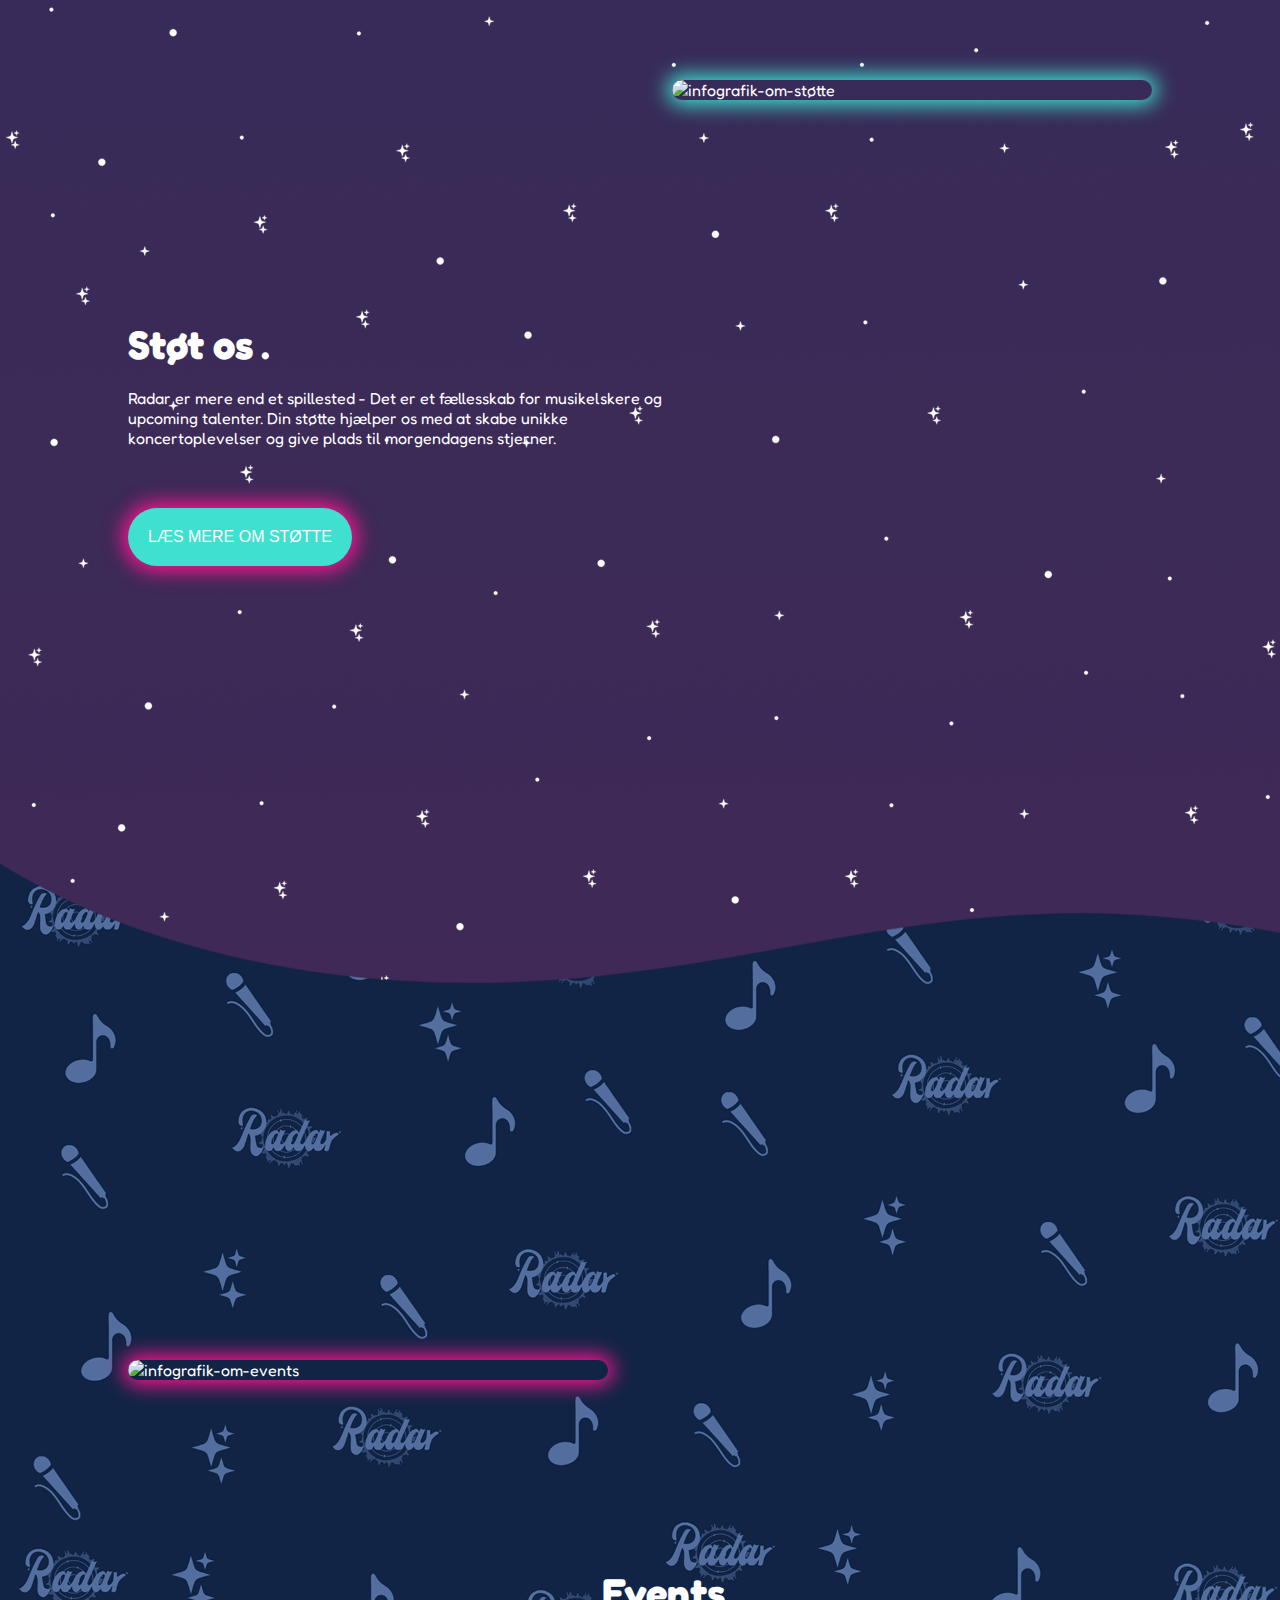
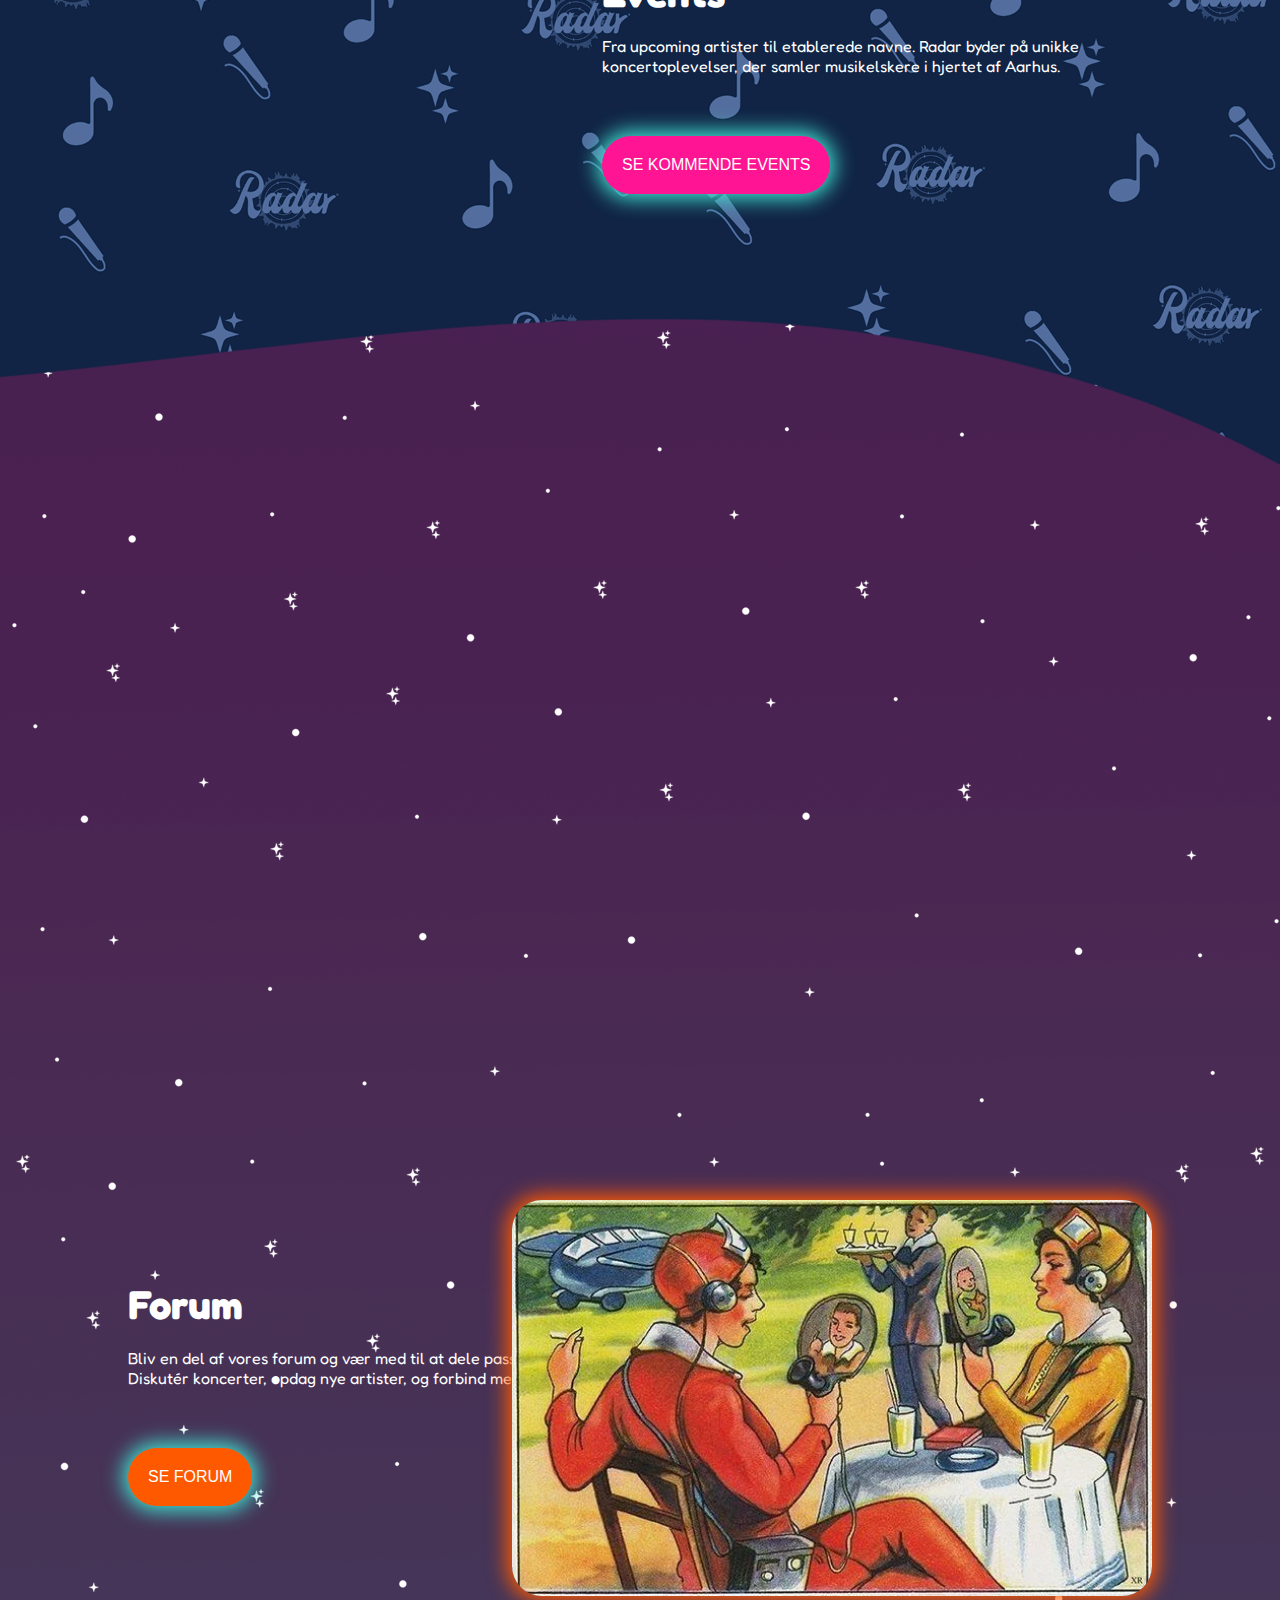
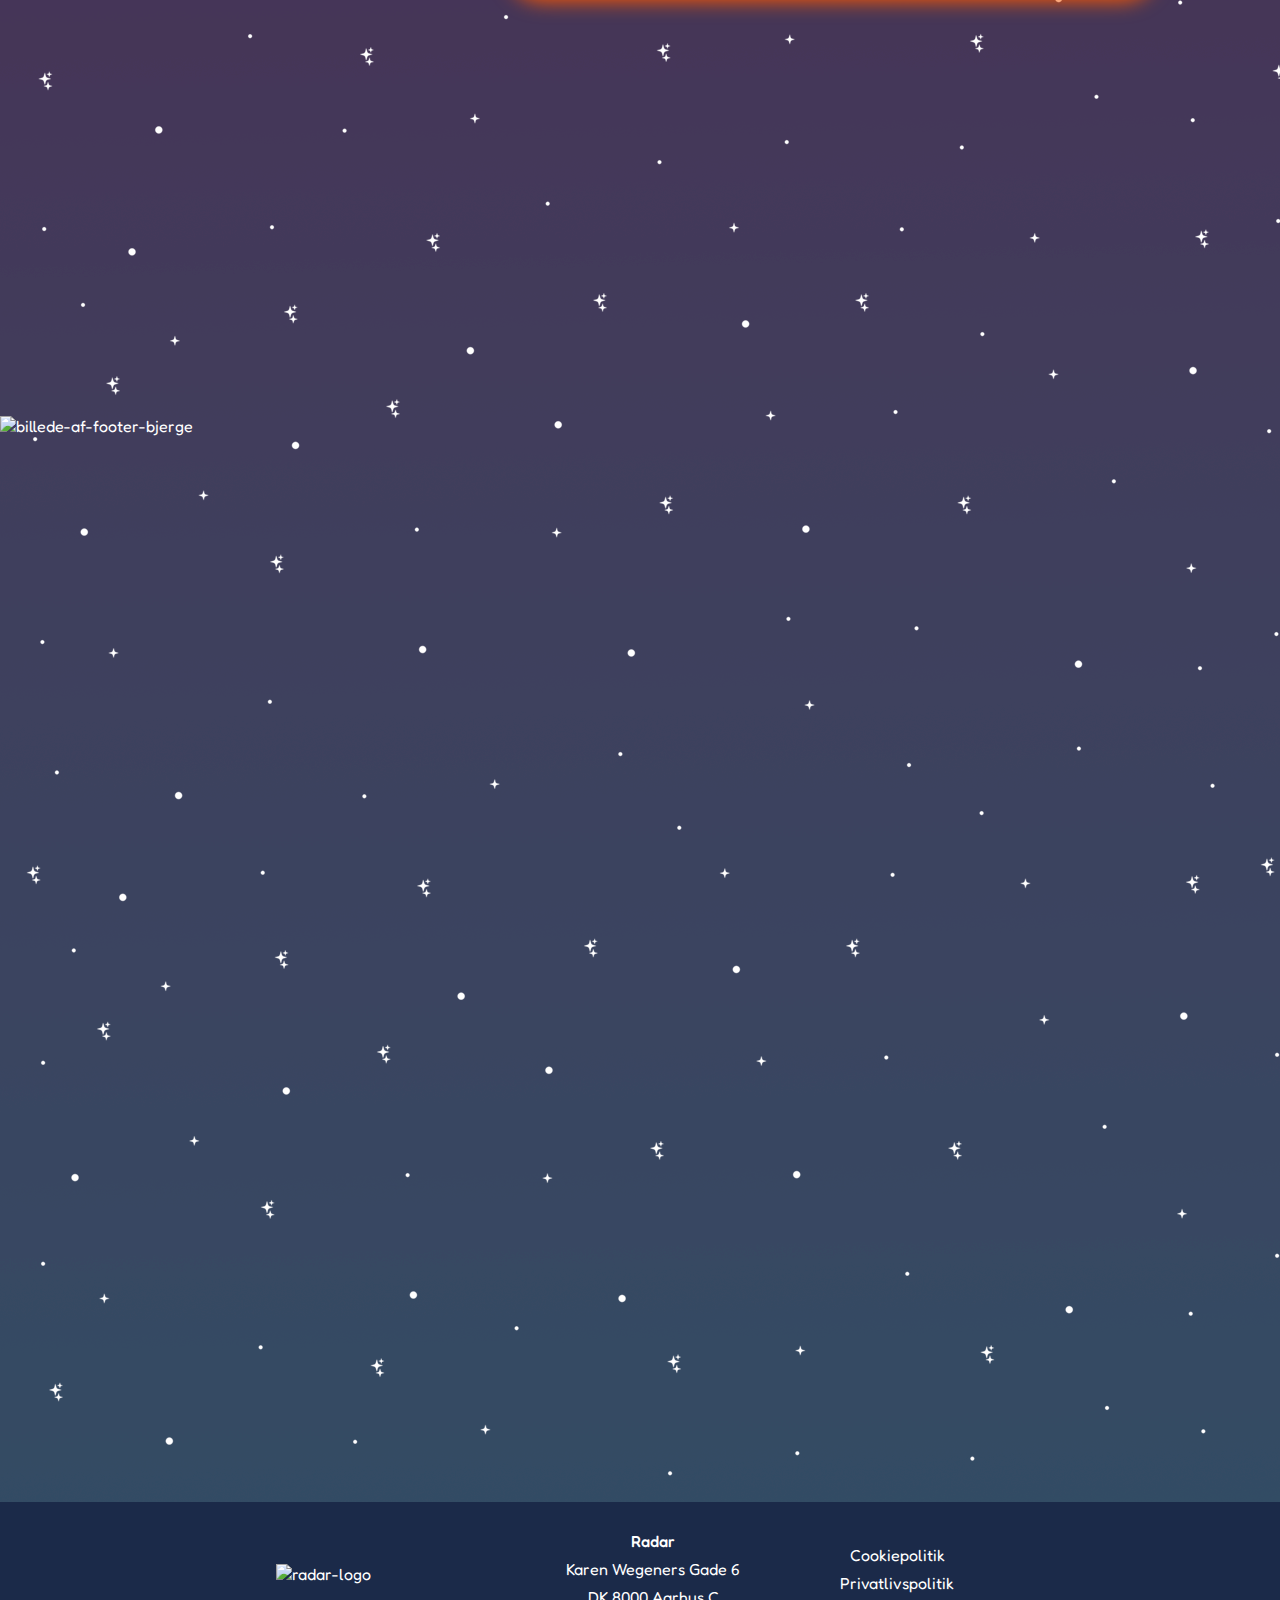
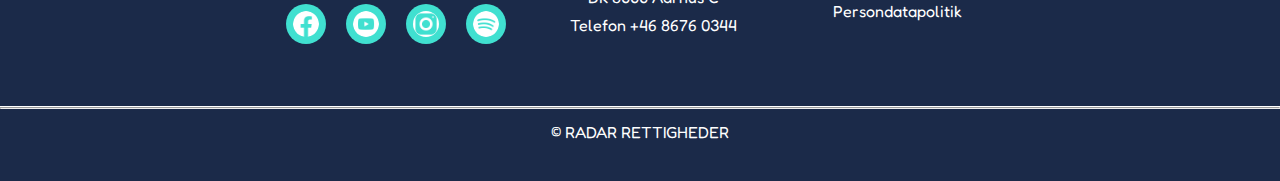
==== commit 364c98b1: "added responsive media queries to two sites" ====
--- a/index.html
+++ b/index.html
@@ -31,29 +31,28 @@
             </section>
         </nav>
 
-        <a href="" class="logo"></a>
         <input type="checkbox" id="menu-bar">
-        <label for="menu-bar">
-            <img src="./img/burger-menu.png" alt="">
+        <label class="menu-bar" for="menu-bar">
+            <img src="../img/burger-menu.png" alt="burger-menu-icon">
         </label>
 
         <nav class="navbar">
             <ul>
-                <li><a href="#">Events & Nyheder</a></li>
-                <li><a href="#">Støt os</a></li>
+                <li><a href="./html/events.html" target="_blank">Events & Nyheder</a></li>
+                <li><a href="./html/stoet.html" target="_blank">Støt os</a></li>
                 <li>
-                    <a href="#">Forum</a>
+                    <a href="./html/forum.html" target="_blank">Forum</a>
                     <li>
-                        <a href="#">Indhold</a>
+                        <a href="https://radarlive.dk/kalender/arkiv/" target="_blank">Indhold</a>
                         <ul>
-                            <li><a href="#">Blog</a></li>
+                            <li><a href="https://radarlive.dk/blog/" target="_blank">Blog</a></li>
                             <li><a href="#">Playlister</a></li>
-                            <li><a href="#">Podcasts</a></li>
-                            <li><a href="#">Arkiv</a></li>
+                            <li><a href="https://radarlive.dk/podcast/" target="_blank">Podcasts</a></li>
+                            <li><a href="https://radarlive.dk/kalender/arkiv/" target="_blank">Arkiv</a></li>
                         </ul>
                     </li>
                     <li>
-                        <a href="#">Om os</a>
+                        <a href="https://radarlive.dk/informationer/" target="_blank">Om os</a>
                         <ul>
                             <li><a href="#">Hvad er Radar?</a></li>
                             <li><a href="#">Sociale medier</a></li>
@@ -74,7 +73,11 @@
             </ul>
         </nav>
 
-        <section class="container-video">
+        
+
+    <main>
+
+        <section class="container-tekst">
             <section class="content-h1">
                 <h1>Fang signalerne fra en ny æra -</h1>
                 <h2>Velkommen til vores univers</h2>
@@ -82,7 +85,6 @@
         </section>
     </header>
 
-    <main>
         <video autoplay loop muted plays-inline class="background-video">
             <source src="./video/background-video.mp4" type="video/mp4">
         </video>
@@ -95,7 +97,9 @@
             <h2 class="bigger">Hold dig opdateret på Radars kommende events</h2>
             <p>Gå ikke glip af spændende koncerter og events! Radar er stedet, hvor musikken lever, og vi sørger for, at du altid er opdateret på det nyeste!</p>
             <p class="bolder">Tilmeld dig nu og vær blandt de første, der får besked om kommende events</p>
-            <button class="kommende-events">SE KOMMENDE EVENTS</button>
+            <a href="./html/events.html" target="_blank" class="kommende-events-link">
+                <button class="kommende-events">SE KOMMENDE EVENTS</button>
+              </a>
         </article>
 
         <aside class="background-gray">
@@ -127,7 +131,9 @@
         <article class="text-side-container2">
             <h2 class="bigger">Støt os</h2>
             <p>Radar er mere end et spillested - Det er et fællesskab for musikelskere og upcoming talenter. Din støtte hjælper os med at skabe unikke koncertoplevelser og give plads til morgendagens stjerner.</p>
-            <button class="stoette">LÆS MERE OM STØTTE</button>
+            <a href="./html/stoet.html" target="_blank">
+                <button class="stoette">LÆS MERE OM STØTTE</button>
+              </a>
         </article>
 
         <aside class="infografik1-container">
@@ -145,13 +151,17 @@
         <article class="text-side-container3">
             <h2 class="bigger">Events</h2>
             <p>Fra upcoming artister til etablerede navne. Radar byder på unikke koncertoplevelser, der samler musikelskere i hjertet af Aarhus.</p>
-            <button class="kommende-events">SE KOMMENDE EVENTS</button>
+            <a href="./html/events.html" target="_blank">
+                <button class="kommende-events">SE KOMMENDE EVENTS</button>
+              </a>
         </article>
 
         <article class="text-side-container4">
             <h2 class="bigger">Forum</h2>
             <p>Bliv en del af vores forum og vær med til at dele passionen for musik. Diskutér koncerter, opdag nye artister, og forbind med andre musikelskere!</p>
-            <button class="kommende-events2">SE KOMMENDE EVENTS</button>
+            <a href="./html/forum.html" target="_blank">
+                <button class="kommende-events2">SE FORUM</button>
+              </a>
         </article>
 
         <aside class="forum-retro">
@@ -166,7 +176,9 @@
     <footer>
         <section class="footer">
             <section class="footer-img">
-                <img class="radar-logoet" src="./img/radar-logo-sticker.png" alt="The burger concepts logo">
+                <a href="index.html" target="_blank">
+                    <img class="radar-logoet" src="./img/radar-logo-sticker.png" alt="radar-logo">
+                </a>
                 <section class="icon-group">
                     <a href="https://www.facebook.com/radarlive"><img class="icons" src="./img/facebook.png" alt="facebook"></a>
                     <a href="https://www.youtube.com/user/radarliverec"><img class="icons" src="./img/youtube.png" alt="youtube"></a>
--- a/css/nav.css
+++ b/css/nav.css
@@ -6,6 +6,10 @@
   }
   
 
+  body {
+    background-color: #333;
+  }
+
   .top-box {
     display: flex;
     justify-content: space-between;
@@ -28,8 +32,9 @@
     align-items: center; 
     cursor: pointer;
     z-index: 10;
-    pointer-events: auto; /* Ensures the pointer events are enabled */
-}
+    pointer-events: auto; 
+}
+
 
 .radar-logo img {
     width: 13rem;
@@ -46,8 +51,9 @@
     padding-top: 3.5rem; 
     margin-right: 5rem;
     cursor: pointer;
-
-}
+}
+
+
 
 .nav-icons .search-icon,
 .nav-icons .notification-icon,
@@ -57,6 +63,16 @@
     cursor: pointer; 
 }
 
+
+
+.nav-icons .search-icon:hover,
+.nav-icons .notification-icon:hover,
+.nav-icons .profile-icon:hover {
+    width: 1.5rem; 
+    height: auto; 
+    cursor: pointer; 
+    transform: scale(1.3);
+}
 
 .navbar {
     display: flex;
@@ -130,6 +146,7 @@
     display: none;
 }
 
+
 @media(max-width:991px){
 
 
@@ -143,16 +160,21 @@
 
     header .navbar{
         position: absolute;
-        top: 100%;
         left:0;
         right:0;
-        background: #fff;
-        border-top: 1px solid rgba(0,0,0,0.1);
+        background: #1B2A49;
         display: none;
+        z-index: 3;
+        padding-bottom: 30rem;
     }
 
     header .navbar ul li {
         width: 100%;
+        display: flex;
+        justify-content: center;
+        align-items: center;
+        flex-direction: column; /* Ensure items stack vertically */
+        gap: 1px; /* Adds space between items */
     }
 
     header .navbar ul li ul {
@@ -161,7 +183,7 @@
     }
 
     header .navbar ul li ul li {
-        background: #eee;
+        background: #ffadd954;
     }
 
     header .navbar ul li ul li ul {
@@ -169,9 +191,54 @@
         left:0;
     }
 
-    #menu-bar:checked ~ .navbar {
+    #menu-bar:checked ~ .navbar  {
         display: block;
-
-    }
-
-}
+        margin-bottom: 40rem; 
+
+    }
+
+    #menu-bar:checked ~ .content-video {
+        margin-top: 40rem; /* Adjust the value based on the navbar height */
+        transition: margin-top 0.3s ease; /* Add smooth animation */
+    }
+
+    .menu-bar {
+        position: absolute;
+        display: flex;
+        justify-content: flex-start;
+        align-items: center;
+        cursor: pointer;
+        margin-top: -5rem;
+        z-index: 3;
+    }
+
+    .menu-bar img {
+        height: 40px;
+        width: auto; 
+    }
+
+    .nav-icons {
+    margin-left: 70%;
+    }
+    
+}
+
+/* Telefon (max-width: 480px) */
+@media only screen and (max-width: 480px) {
+    .nav-icons {
+        margin-left: 70%;
+        margin-bottom: -1.5rem;
+        }
+
+        .menu-bar {
+            position: absolute;
+            display: flex;
+            justify-content: flex-start;
+            align-items: center;
+            cursor: pointer;
+            margin-top: -4.1rem;
+            z-index: 3;
+        }
+}
+
+
--- a/css/styles.css
+++ b/css/styles.css
@@ -11,7 +11,7 @@
 overflow-x: hidden;
   }
 
-  .container-video {
+  .container-tekst {
     width: 100%;
     height: 100vh;
     background-color: rgba (0,0,0,0.4);
@@ -99,6 +99,7 @@
 }
 
 .background-gray {
+    background-image: url('../img/baggrunden-gray.png'); /* Ensure the background image is set */
     position: absolute; 
     top: 90rem; 
     background-size: cover; 
@@ -369,16 +370,27 @@
 
 /* Desktop (min-width: 769px) */
 @media only screen and (min-width: 769px) {
-
 }
 
 
 /* Tablet (min-width: 481px and max-width: 768px) */
 @media only screen and (min-width: 481px) and (max-width: 768px) {
+    .text-side-container {
+        position: absolute; 
+        top: 60rem; 
+        display: flex;
+        align-items: center;
+        flex-direction: column;
+        max-width: 550px;
+        max-height: 400px;
+        gap: 20px;
+        z-index: 1;
+        text-align: center;
+      }
 
 }
 
 /* Telefon (max-width: 480px) */
 @media only screen and (max-width: 480px) {
-    
+
 }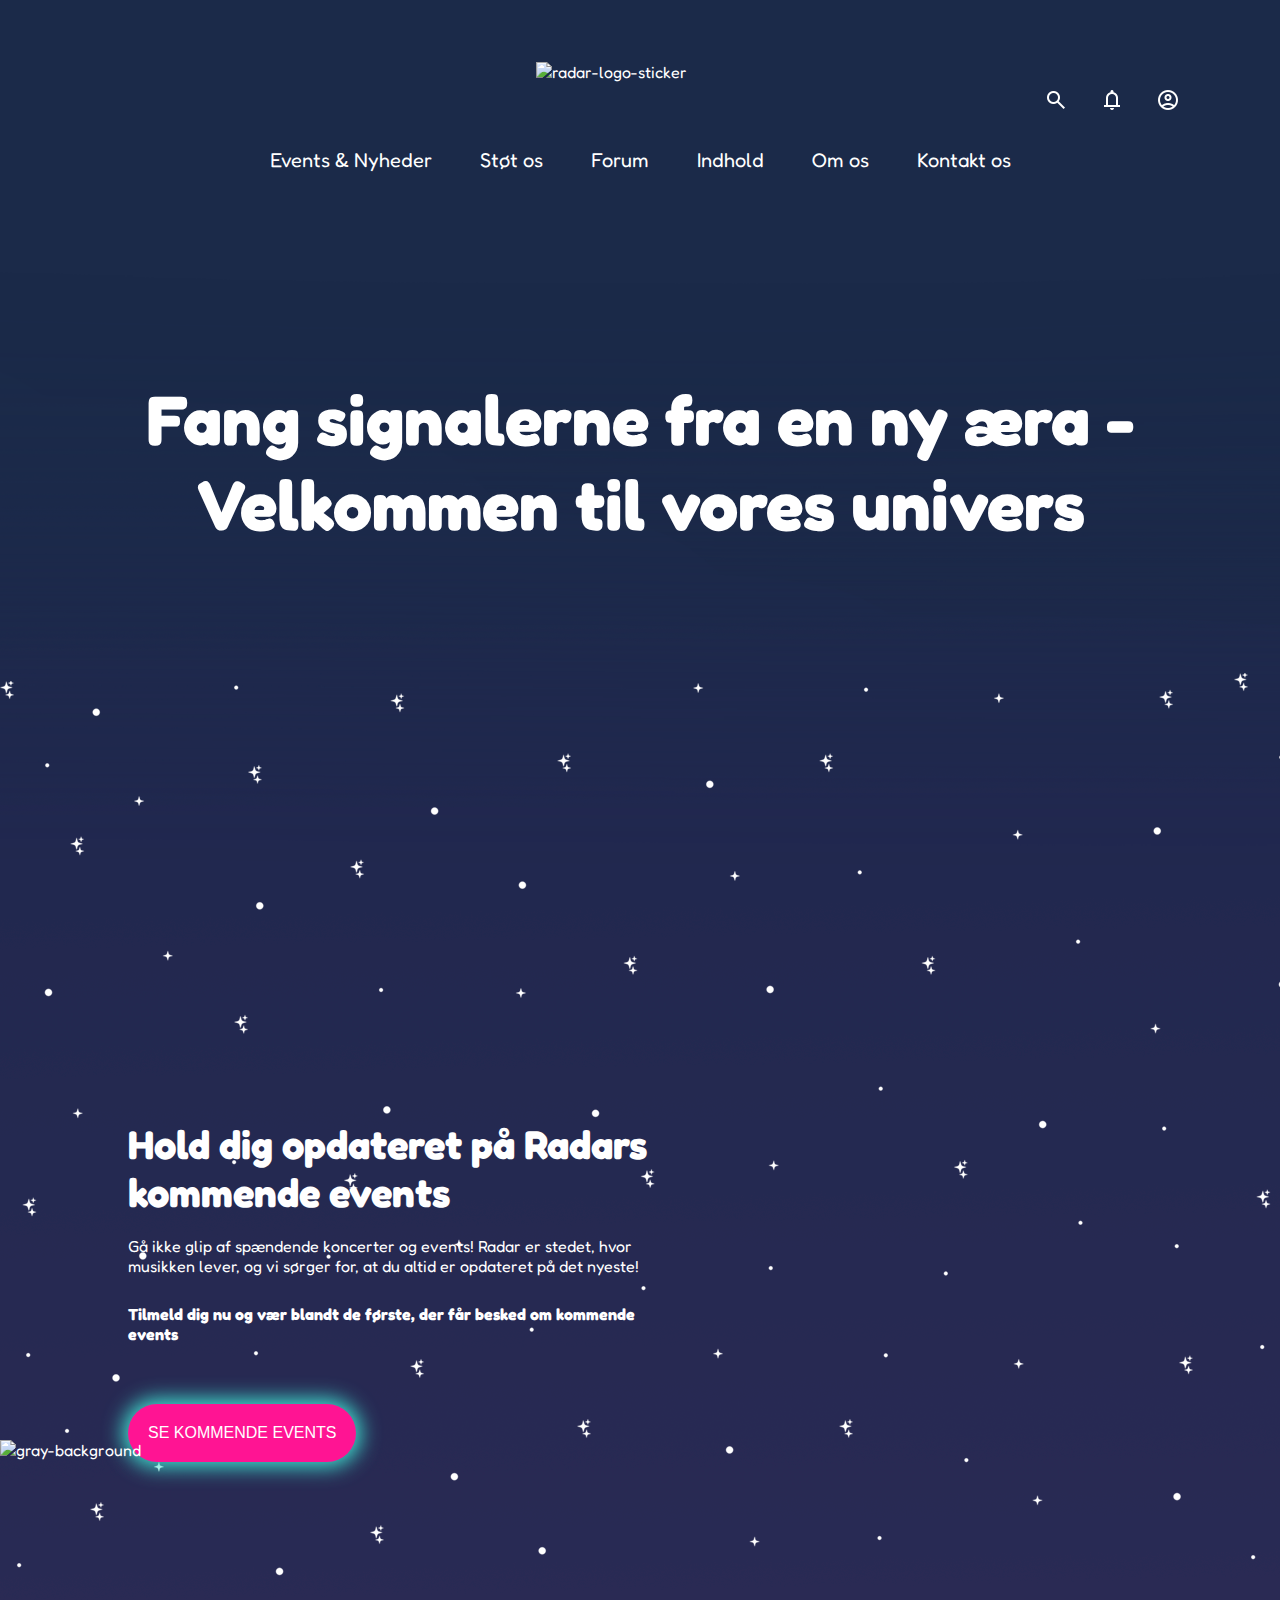
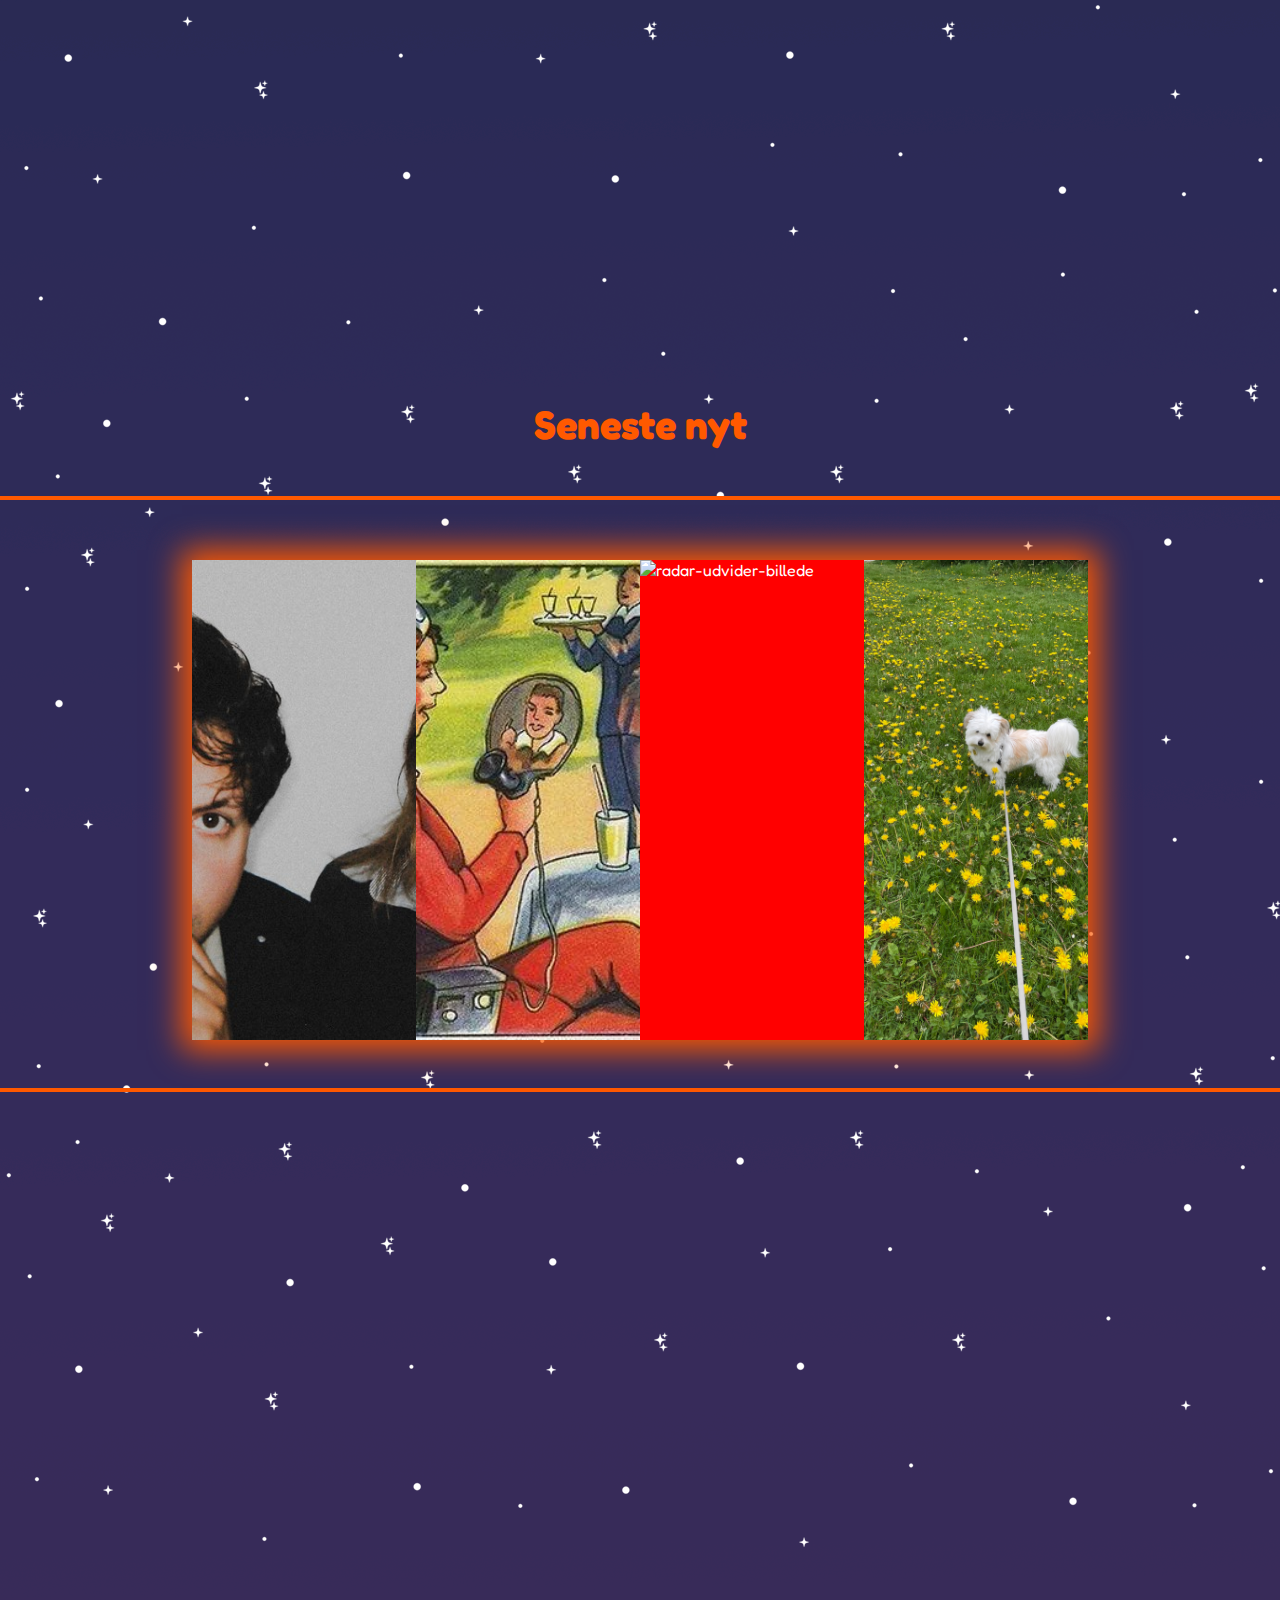
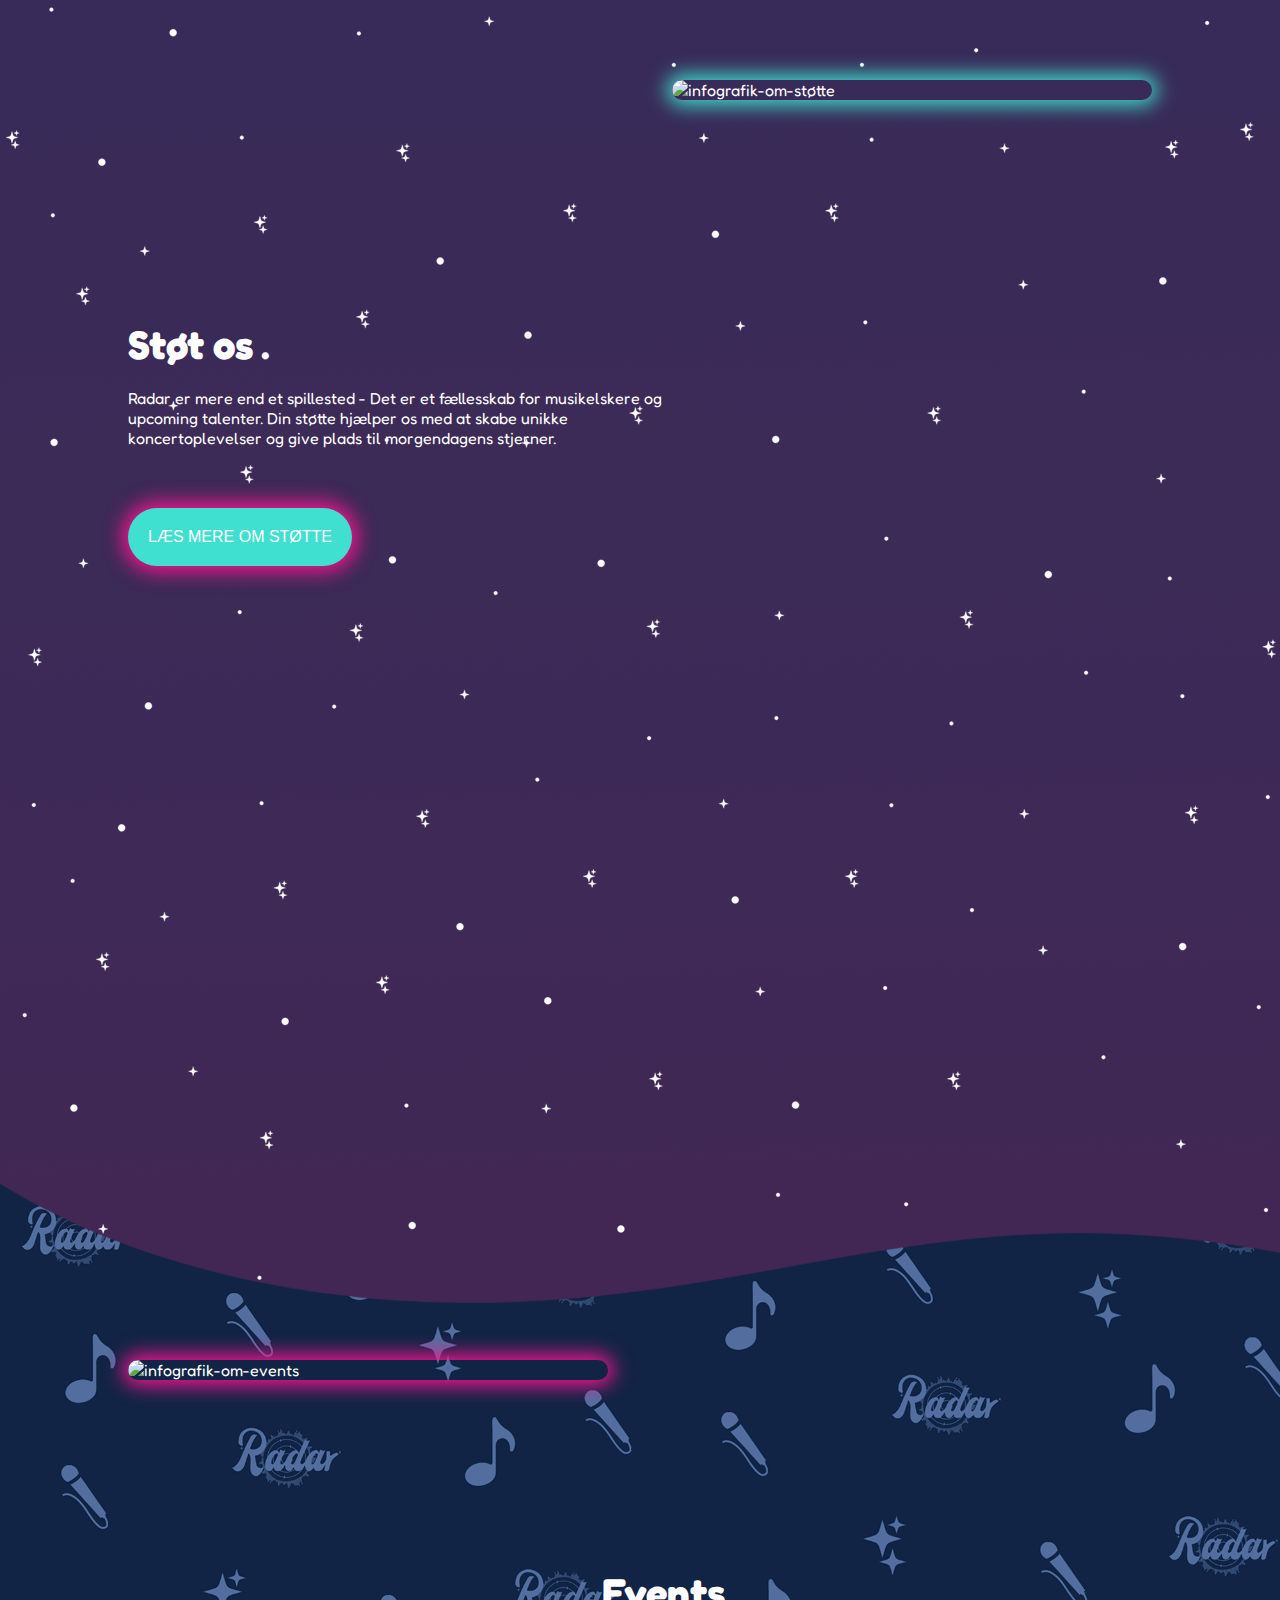
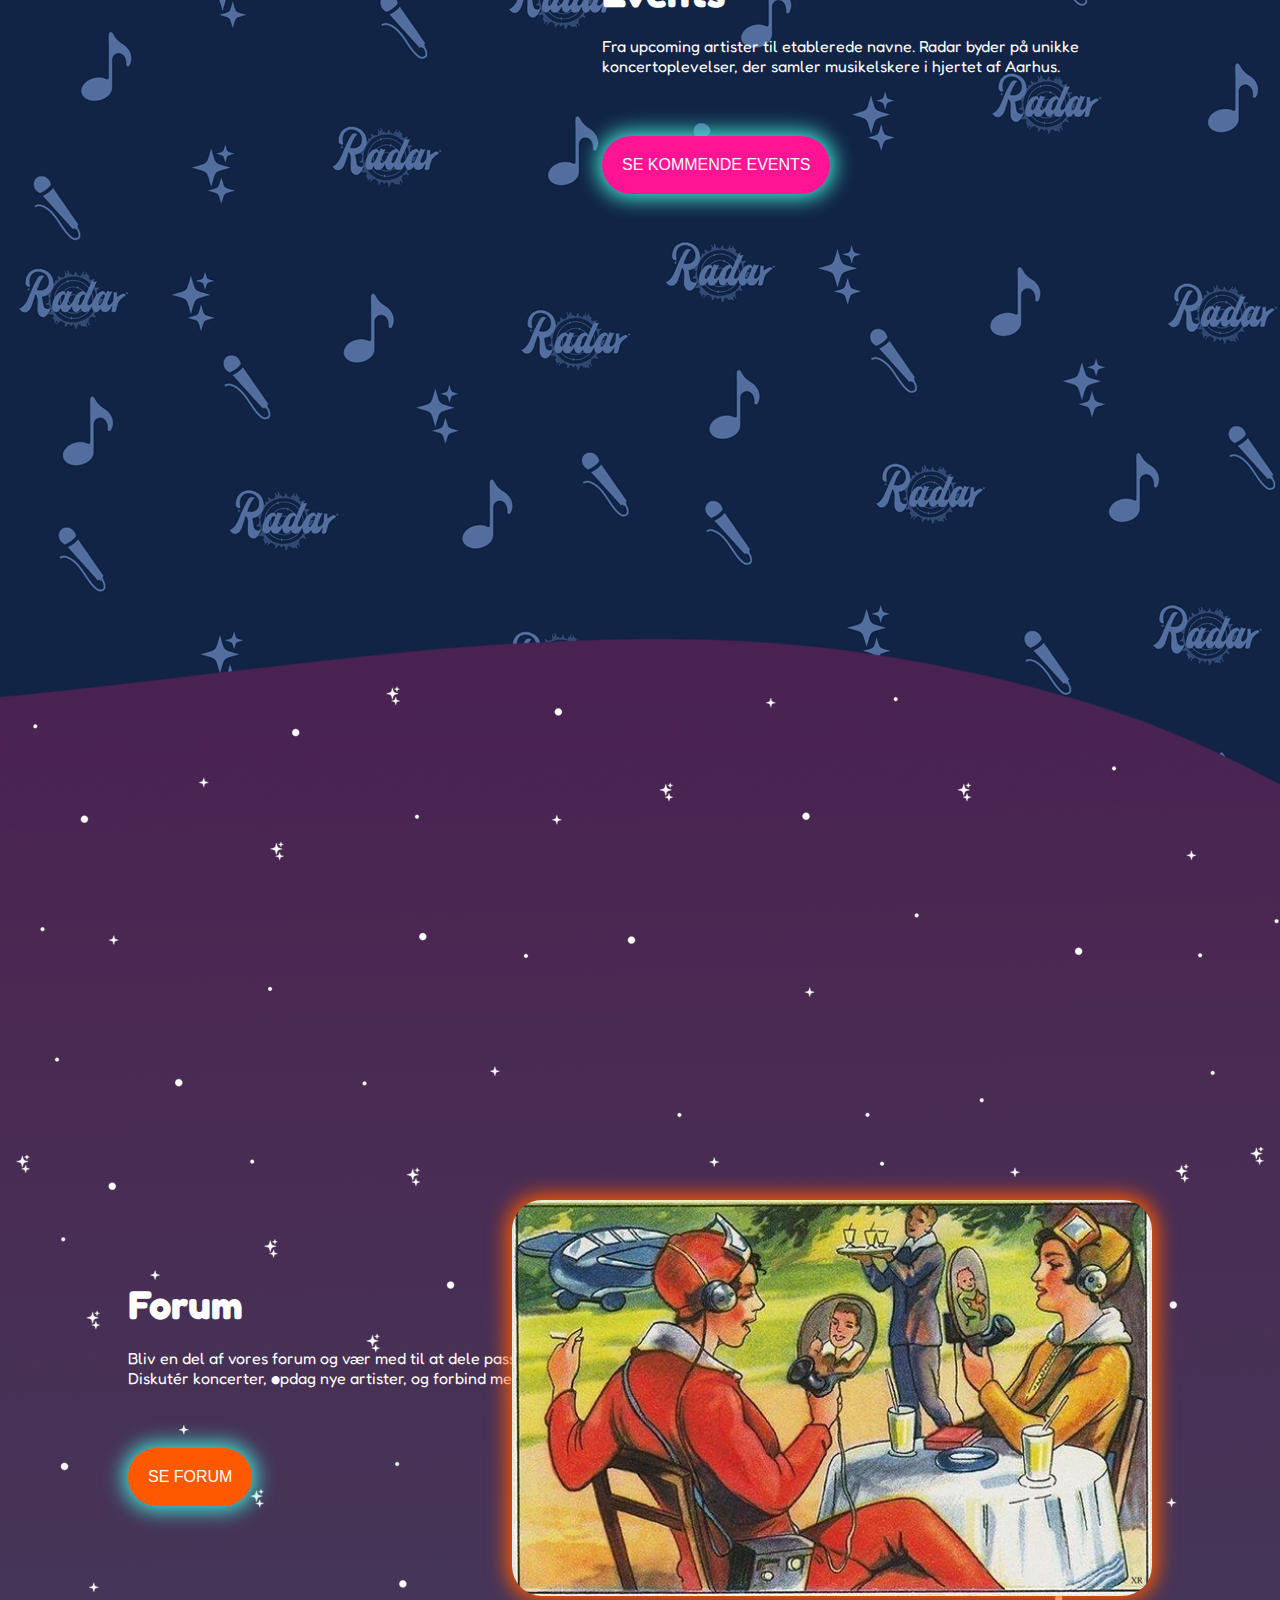
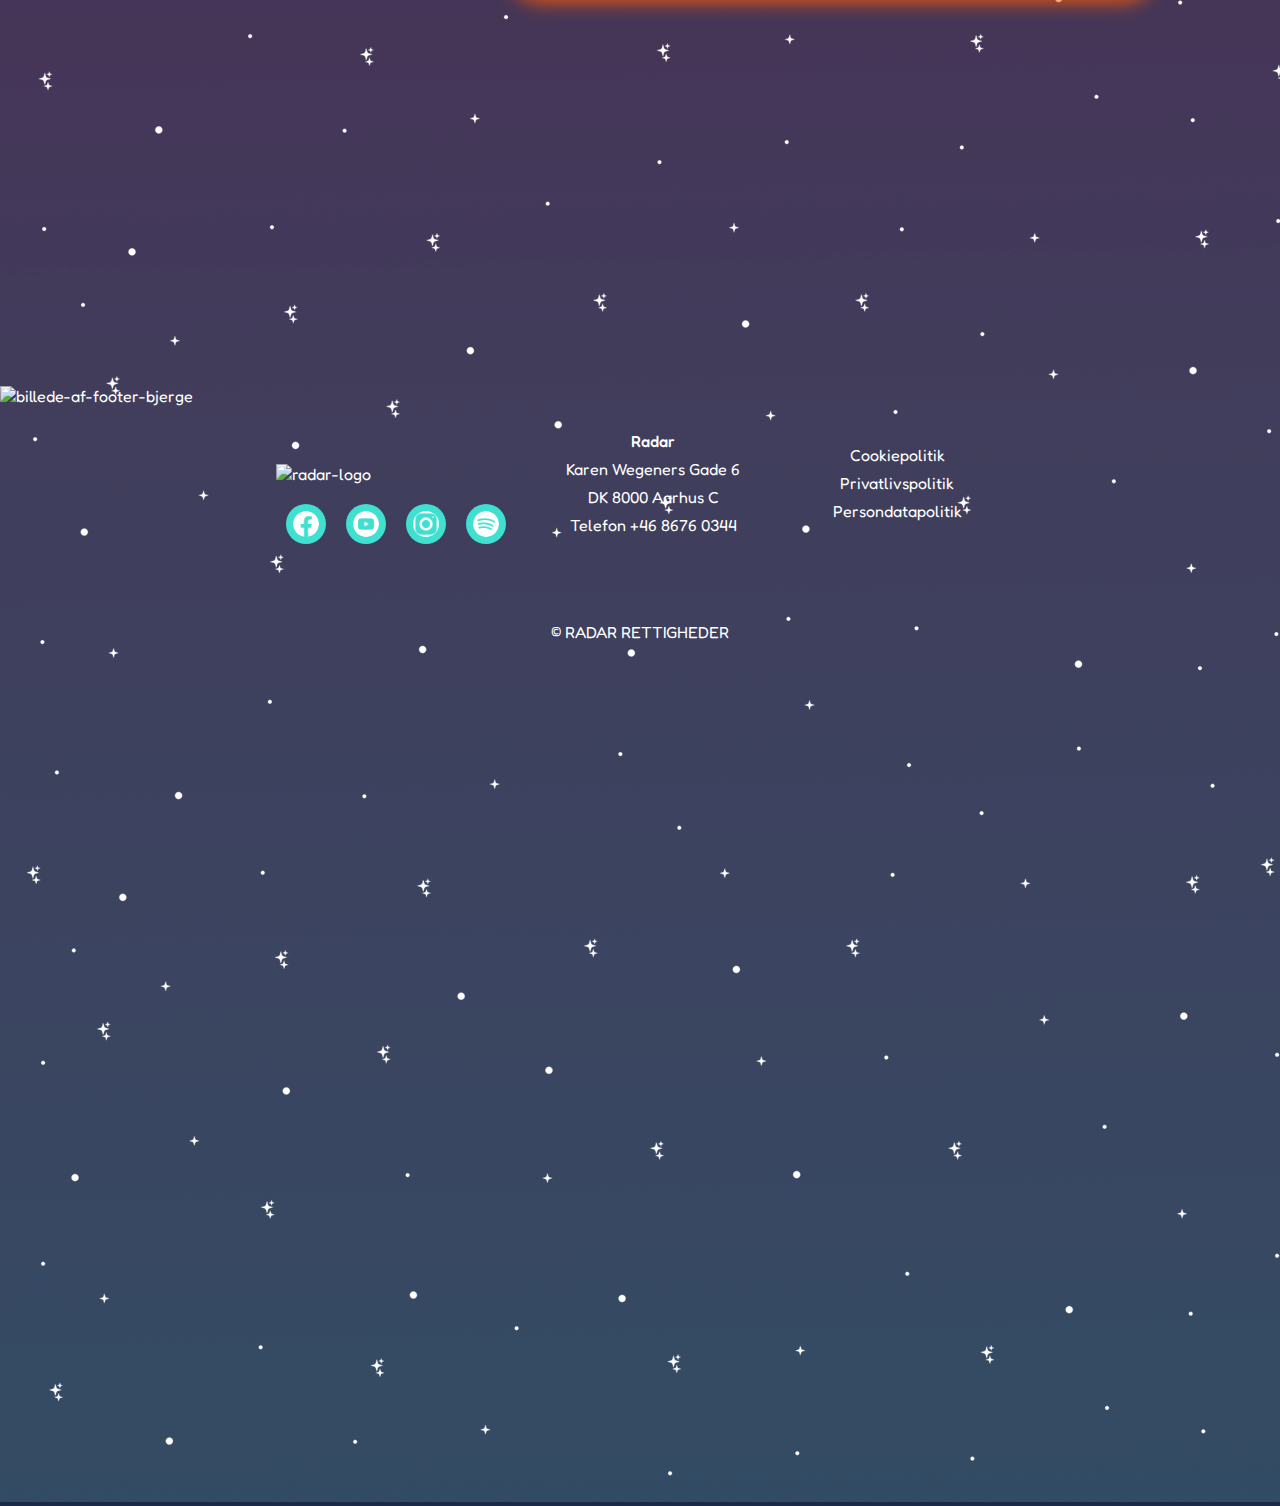
==== commit a0b2f32d: "final media querie added" ====
--- a/index.html
+++ b/index.html
@@ -106,27 +106,30 @@
             <img src="./img/baggrunden-gray.png" alt="gray-background" class="gray-image">
         </aside>
 
-        <section class="seneste-nyt-container">
-            <h2 class="h2-seneste-nyt">Seneste nyt</h2>
-        </section>
-
-        <hr class="line">
-        <hr class="line2">
-
-        <section class="slider-container">
-            <section class="slider">
-                <img src="./img/gorgeous.jpg" alt="billede-af-bandet-gorgeous">
-            </section>
-            <section class="slider">
-                <img src="./img/retro.webp" alt="radar-har-fået-forum-billede">
-            </section>
-            <section class="slider">
-                <img src="./img/Udvider.png" alt="radar-udvider-billede">
-            </section>
-            <section class="slider">
-                <img src="./img/hvalpelegestue.jpg" alt="hvalpestue-billede">
-            </section>
-        </section>
+        <section class="slider-overall">
+            <section class="seneste-nyt-container">
+                <h2 class="h2-seneste-nyt">Seneste nyt</h2>
+            </section>
+    
+            <hr class="line">
+            <hr class="line2">
+    
+            <section class="slider-container">
+                <section class="slider">
+                    <img src="./img/gorgeous.jpg" alt="billede-af-bandet-gorgeous">
+                </section>
+                <section class="slider">
+                    <img src="./img/retro.webp" alt="radar-har-fået-forum-billede">
+                </section>
+                <section class="slider">
+                    <img src="./img/Udvider.png" alt="radar-udvider-billede">
+                </section>
+                <section class="slider">
+                    <img src="./img/hvalpelegestue.jpg" alt="hvalpestue-billede">
+                </section>
+            </section>
+        </section>
+        
 
         <article class="text-side-container2">
             <h2 class="bigger">Støt os</h2>
--- a/css/styles.css
+++ b/css/styles.css
@@ -99,7 +99,6 @@
 }
 
 .background-gray {
-    background-image: url('../img/baggrunden-gray.png'); /* Ensure the background image is set */
     position: absolute; 
     top: 90rem; 
     background-size: cover; 
@@ -242,12 +241,11 @@
 
 .background-brand {
     position: absolute; 
-    top: 250rem; 
+    top: 270rem; 
     background-size: cover; 
     background-position: center; 
     z-index: 1;
-    width: 100vw; 
-    height: 100vh; 
+  
 }
 
 .brand-image {
@@ -349,21 +347,22 @@
     box-shadow: 0 0 30px 5px #FF5900;
 }
 
+.bjerge-container {
+    display: flex;
+    width: 100%;
+    min-height: 100vh;
+    z-index: 1; 
+    overflow: hidden;
+
+}
+
 .bjerge {
-    position: absolute; 
-    top: 426rem; 
-    background-size: cover; 
-    background-position: center; 
-    z-index: 1;
-    width: 100vw; 
-    height: 100vh; 
-}
-
-.bjerge-image {
-    left: 0;           
-    top: 0;               
-    width: 100%;          
-    height: auto;        
+    display: block; 
+    width: 100%;
+    height: auto;
+    object-fit: cover;
+    overflow: hidden; 
+    margin-top: -70rem;
 }
 
 /* responsiv design med media queries */
@@ -381,16 +380,275 @@
         display: flex;
         align-items: center;
         flex-direction: column;
+        max-width: 80%;
+        max-height: 400px;
+        gap: 20px;
+        z-index: 1;
+        text-align: center;
+      }
+
+      .background-gray img {
+        background-size: 100% ; /* Stretch image for very small screens */
+        width: 240%; /* Further increase image size for very small screens */
+        height: auto; 
+        overflow: hidden;
+      }
+
+      .background-gray {
+        overflow: hidden;
+      }
+
+      .text-side-container2 {
+        display: flex;
+        justify-content: center;
+        text-align: center;
+        position: absolute; 
+        top: 205rem; 
+        display: flex;
+        flex-direction: column;
         max-width: 550px;
         max-height: 400px;
         gap: 20px;
         z-index: 1;
-        text-align: center;
-      }
-
-}
+        margin: 0 5%;
+      }
+
+      .infografik1-container {
+        display: flex;
+        justify-content: center;
+        align-items: center;
+        position: absolute; 
+        display: flex;
+        top: 225rem; 
+        box-shadow: 0 0 20px 5px rgba(64, 224, 208, 1);
+        border-radius: 15px; 
+        overflow: hidden; 
+        transition: transform 0.5s ease-in-out;
+        margin: 0 7%;
+    }
+    
+    .infografik1-container img {
+        width: 30rem;
+        height: auto;
+        cursor: pointer;
+        
+    }
+
+    .background-brand img{
+        background-size: 100% ; /* Stretch image for very small screens */
+        width: 220%; /* Further increase image size for very small screens */
+        height: auto; 
+      }
+
+      .background-brand {
+       overflow: hidden;
+      }
+
+      .infografik2-container {
+        display: flex;
+        justify-content: center;
+        align-items: center;
+        position: absolute; 
+        display: flex;
+        top: 315rem; 
+        box-shadow: 0 0 20px 5px rgba(64, 224, 208, 1);
+        border-radius: 15px; 
+        overflow: hidden; 
+        transition: transform 0.5s ease-in-out;
+        margin: 0 7%;
+    }
+
+    .text-side-container3 {
+        display: flex;
+        justify-content: center;
+        text-align: center;
+        position: absolute; 
+        top: 290rem; 
+        display: flex;
+        flex-direction: column;
+        max-width: 550px;
+        max-height: 400px;
+        gap: 20px;
+        z-index: 1;
+        margin: 0 5%;
+      }
+
+      .forum-retro {
+        position: absolute; 
+        display: flex;
+        align-items:center;
+        top: 400rem; 
+        box-shadow: 0 0 20px 5px #FF5900;
+        border-radius: 30px; 
+        overflow: hidden; 
+        transition: transform 0.5s ease-in-out;
+        z-index: 1;
+    }
+    
+    .text-side-container4 {
+        display: flex;
+        justify-content: center;
+        text-align: center;
+        position: absolute; 
+        top: 375rem; 
+        display: flex;
+        flex-direction: column;
+        max-width: 550px;
+        max-height: 400px;
+        gap: 20px;
+        z-index: 1;
+        margin: 0 5%;
+      }
+
+     
+}
+
 
 /* Telefon (max-width: 480px) */
-@media only screen and (max-width: 480px) {
-
+@media only screen and (max-width: 481px) {
+
+    .content-h1 {
+        margin-top: -10rem;
+    }
+    .text-side-container {
+        position: absolute; 
+        top: 60rem; 
+        display: flex;
+        align-items: center;
+        flex-direction: column;
+        max-width: 80%;
+        max-height: 400px;
+        gap: 20px;
+        z-index: 1;
+        text-align: center;
+        margin-top: 15rem;
+      }
+
+      .background-gray img {
+        background-size: 100% ; /* Stretch image for very small screens */
+        width: 240%; /* Further increase image size for very small screens */
+        height: auto; 
+        overflow: hidden;
+        margin-top: 20rem;
+        
+      }
+
+      .background-gray {
+        overflow: hidden;
+      }
+
+      .text-side-container2 {
+        display: flex;
+        justify-content: center;
+        text-align: center;
+        position: absolute; 
+        top: 205rem; 
+        display: flex;
+        flex-direction: column;
+        max-width: 550px;
+        max-height: 400px;
+        gap: 20px;
+        z-index: 1;
+        margin-right: 5rem;
+        margin-top: -15%;
+      }
+
+      .infografik1-container {
+        display: flex;
+        justify-content: center;
+        align-items: center;
+        position: absolute; 
+        display: flex;
+        top: 225rem; 
+        box-shadow: 0 0 20px 5px rgba(64, 224, 208, 1);
+        border-radius: 15px; 
+        overflow: hidden; 
+        transition: transform 0.5s ease-in-out;
+        width: 390px;
+        margin: 0 -1%;
+    }
+    
+    .infografik1-container img {
+        width: 30rem;
+        height: auto;
+        cursor: pointer;
+        
+    }
+
+    .background-brand img{
+        background-size: 100% ; /* Stretch image for very small screens */
+        width: 300%; /* Further increase image size for very small screens */
+        height: auto; 
+      }
+
+      .background-brand {
+       overflow: hidden;
+      }
+
+      .infografik2-container {
+        display: flex;
+        justify-content: center;
+        align-items: center;
+        position: absolute; 
+        display: flex;
+        top: 315rem; 
+        box-shadow: 0 0 20px 5px rgba(64, 224, 208, 1);
+        border-radius: 15px; 
+        overflow: hidden; 
+        transition: transform 0.5s ease-in-out;
+        width: 410px;
+        height: auto;
+        margin: 0 -1.5%;
+        margin-top: -10rem;
+    }
+
+    .text-side-container3 {
+        display: flex;
+        justify-content: center;
+        text-align: center;
+        position: absolute; 
+        top: 290rem; 
+        display: flex;
+        flex-direction: column;
+        max-width: 550px;
+        max-height: 400px;
+        gap: 20px;
+        z-index: 1;
+        margin: 0 5%;
+        margin-left: 5rem;
+        margin-top: -9rem;
+      }
+
+      .forum-retro {
+        position: absolute; 
+        display: flex;
+        align-items:center;
+        top: 400rem; 
+        box-shadow: 0 0 20px 5px #FF5900;
+        border-radius: 30px; 
+        overflow: hidden; 
+        transition: transform 0.5s ease-in-out;
+        z-index: 1;
+        width: 400px;
+        height: auto;
+    }
+    
+    .text-side-container4 {
+        display: flex;
+        justify-content: center;
+        text-align: center;
+        position: absolute; 
+        top: 375rem; 
+        display: flex;
+        flex-direction: column;
+        max-width: 550px;
+        max-height: 400px;
+        gap: 20px;
+        z-index: 1;
+        margin: 0 5%;
+        margin-right: 5rem;
+      }
+
+
+     
 }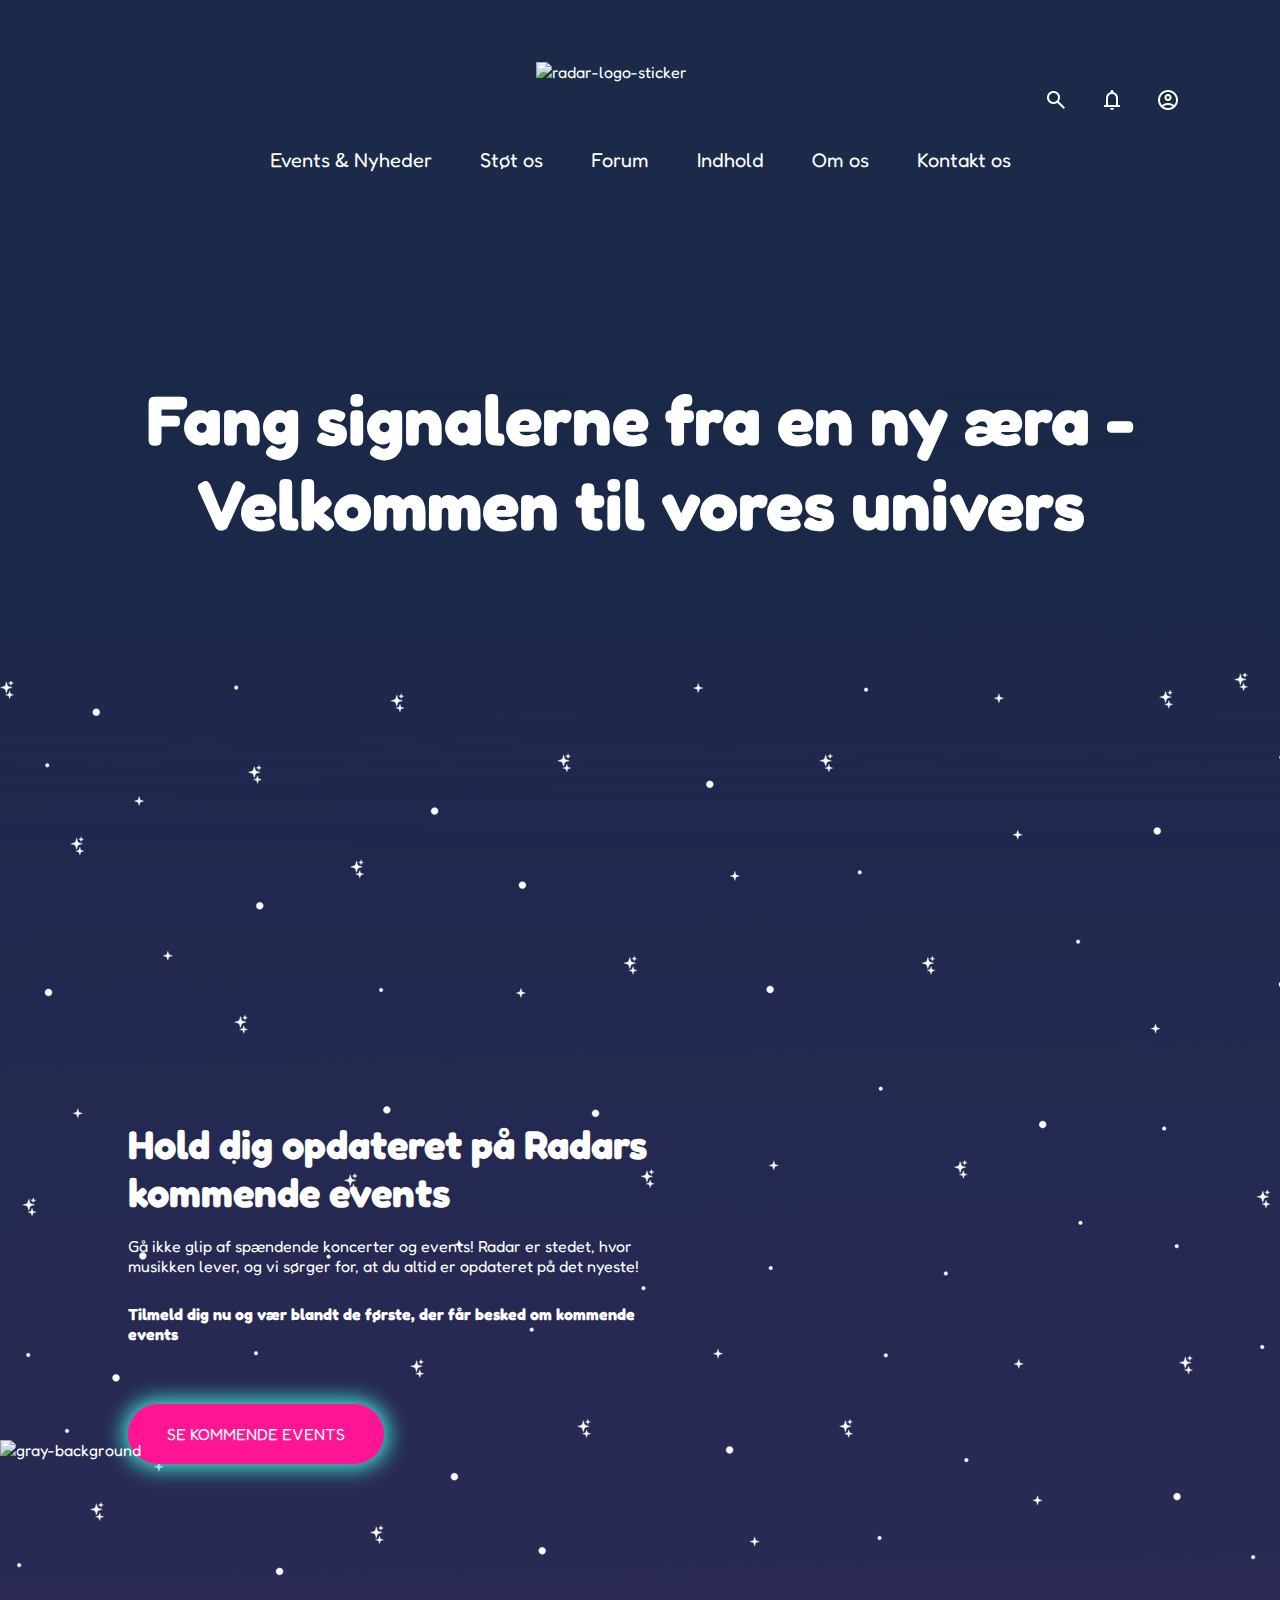
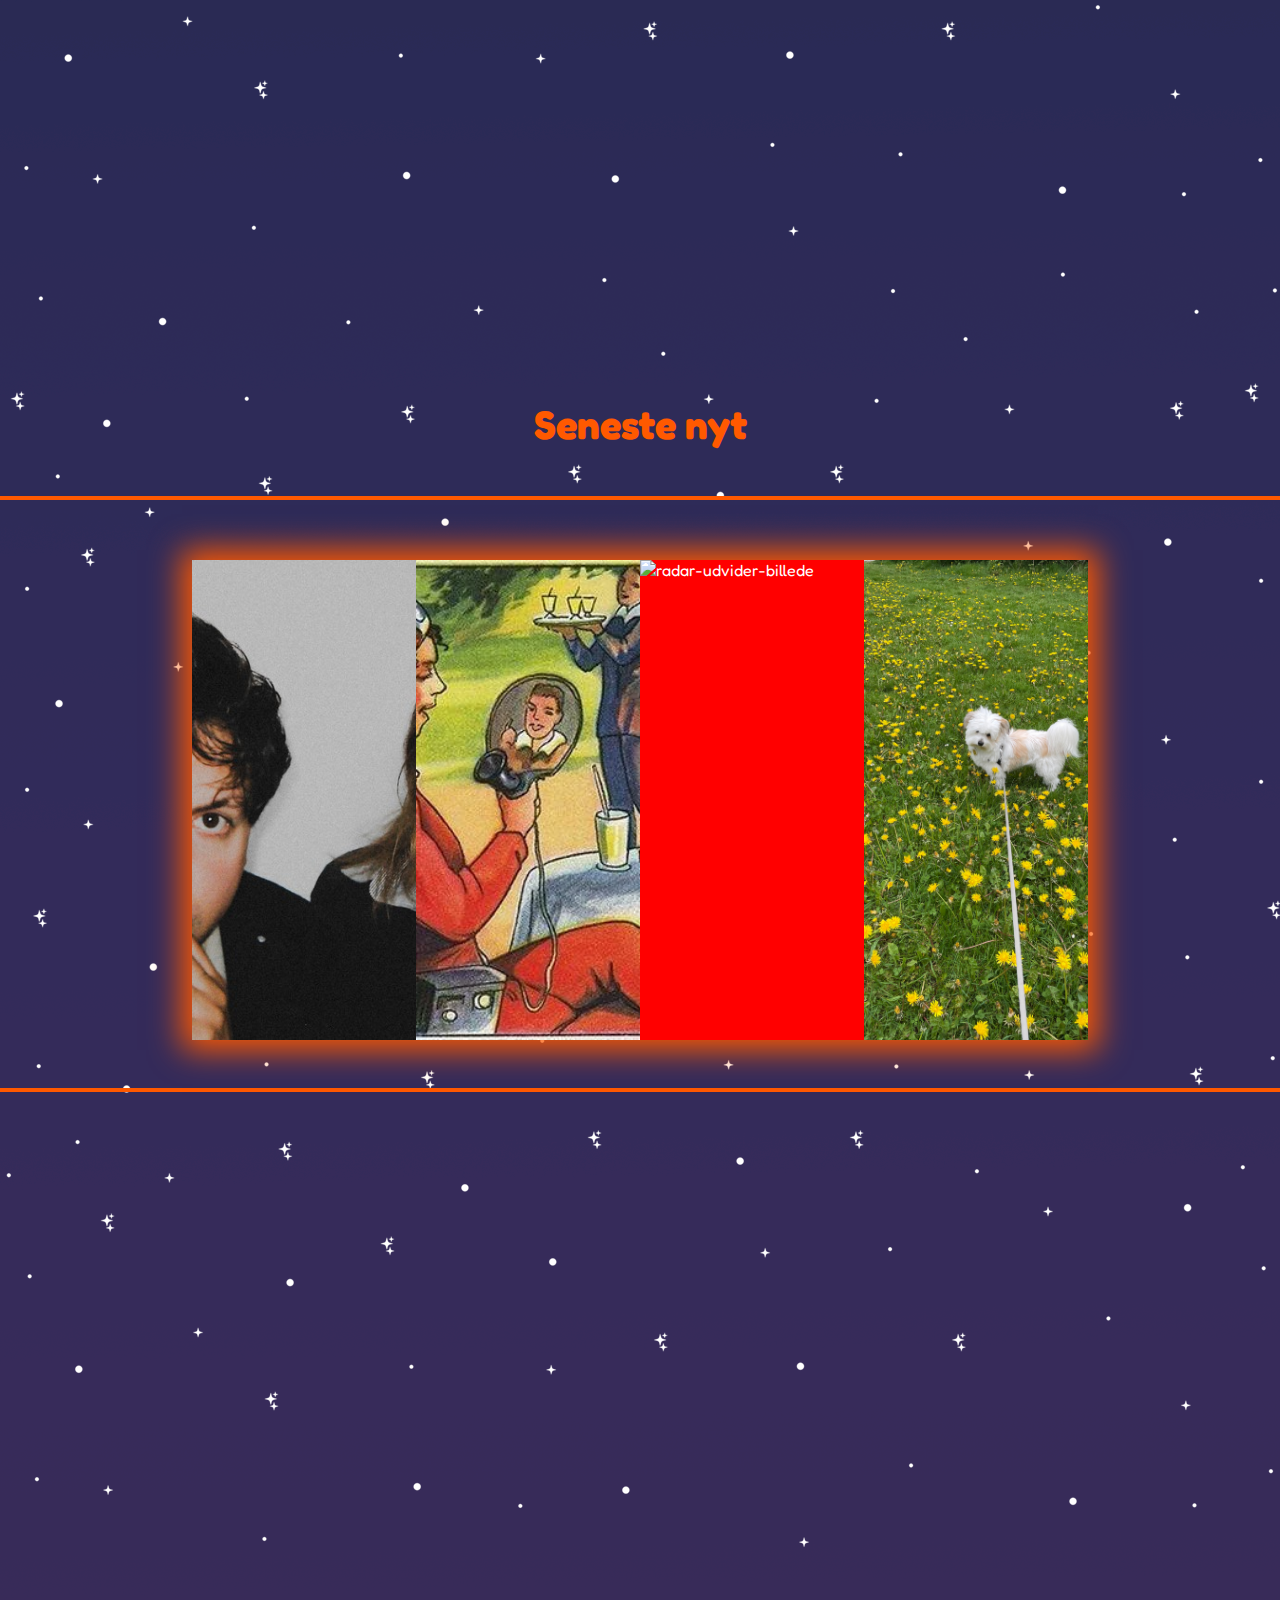
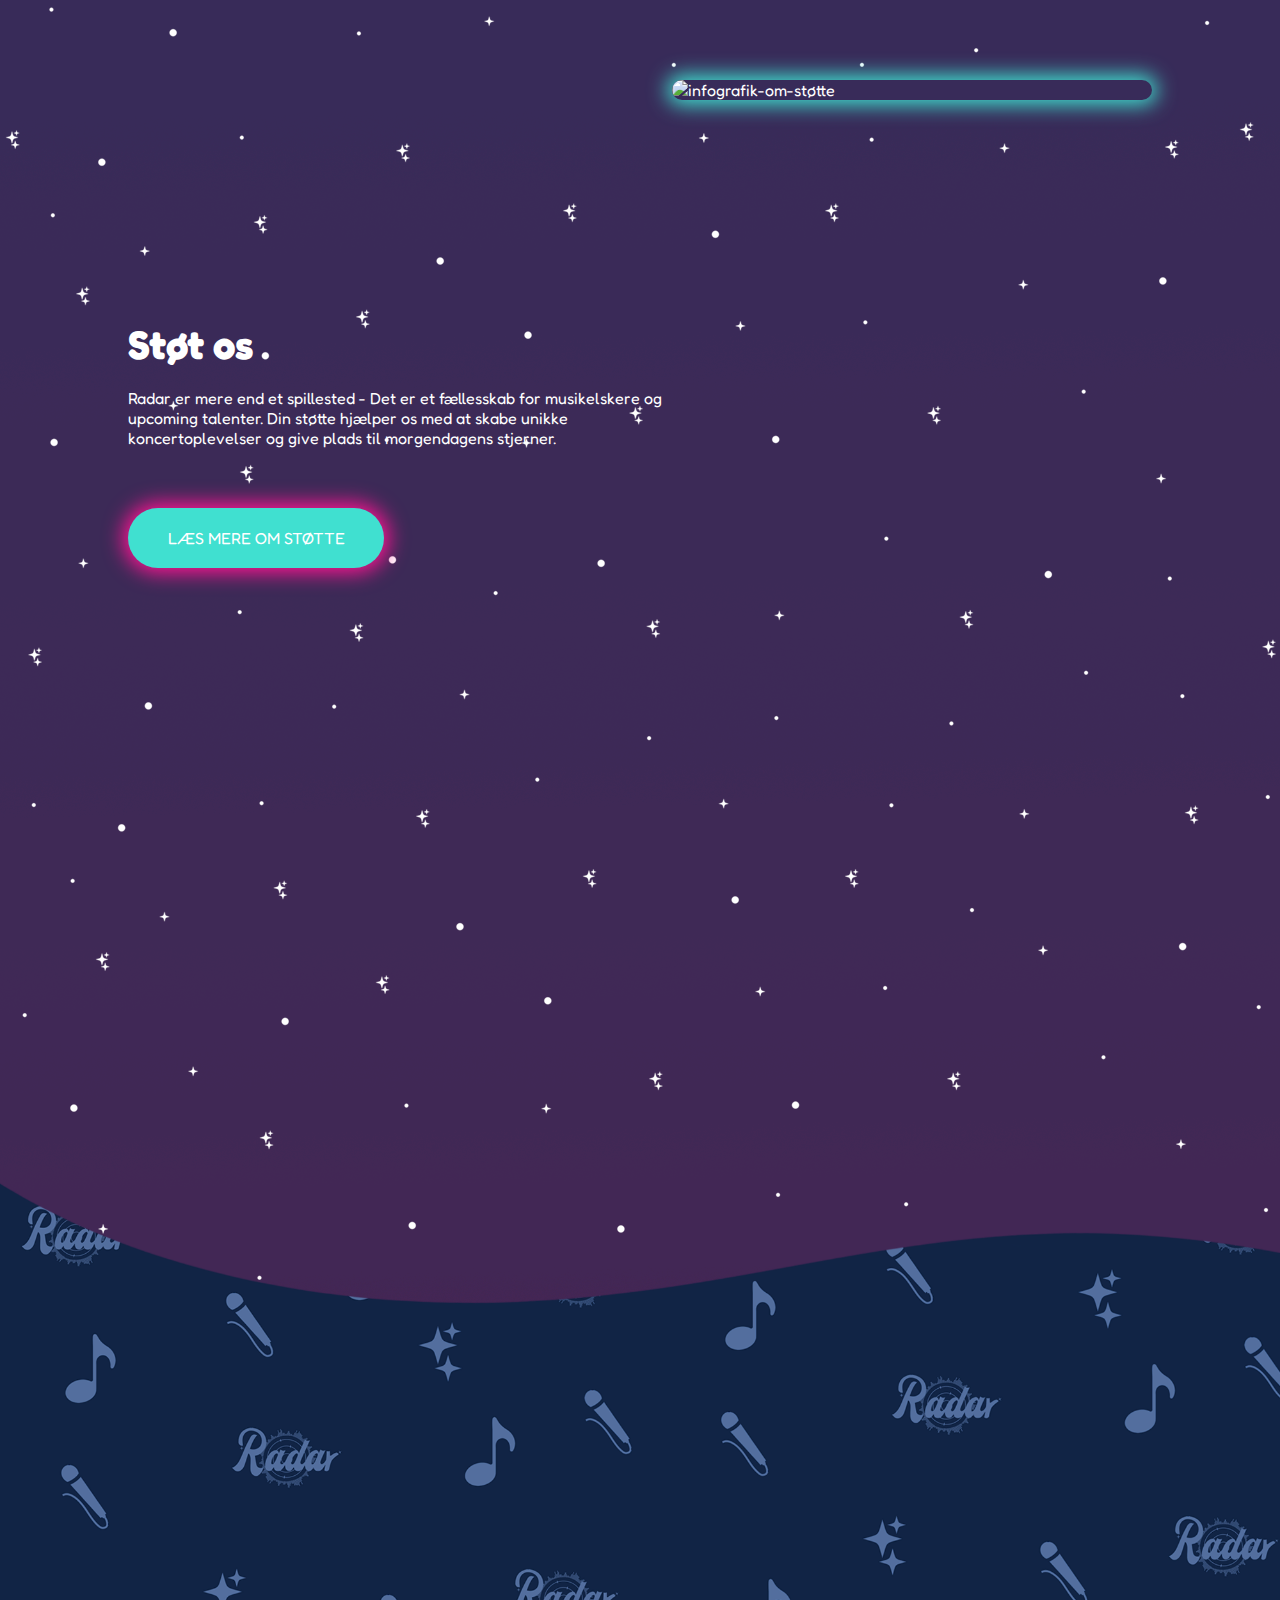
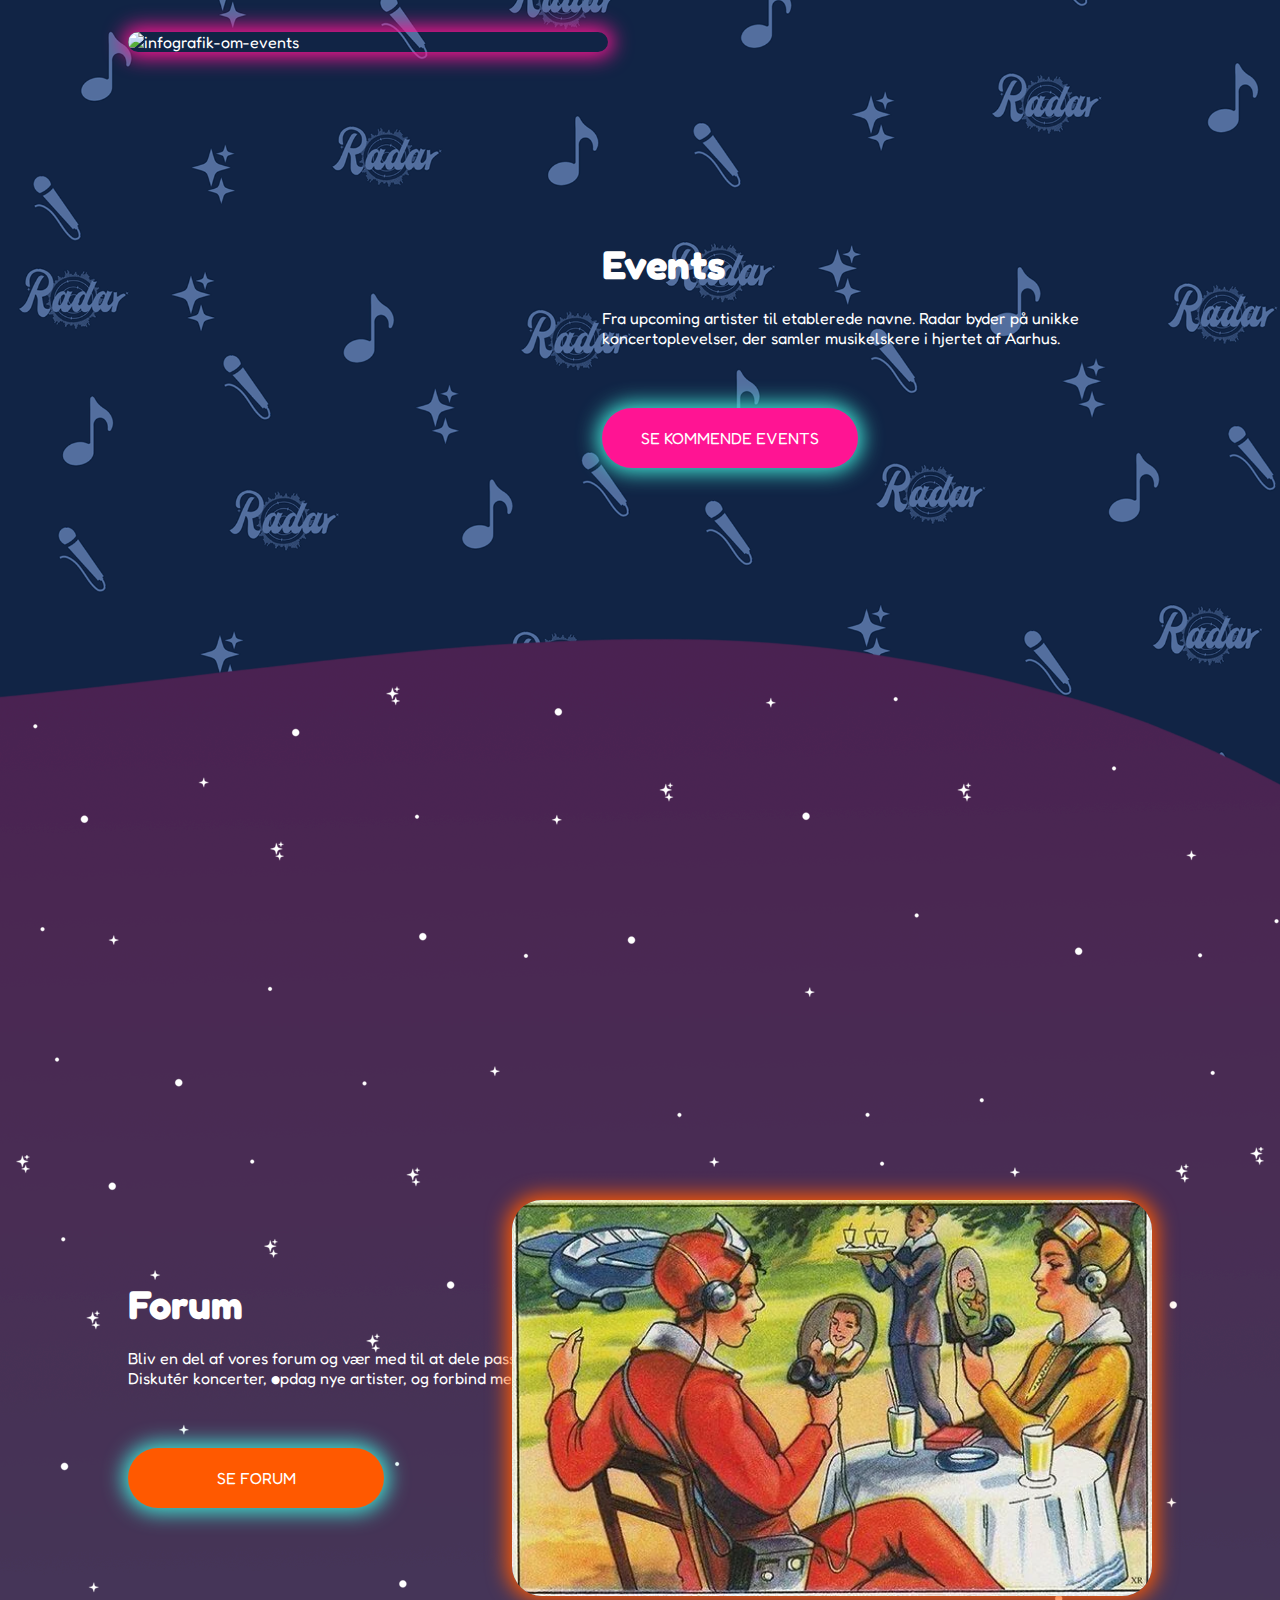
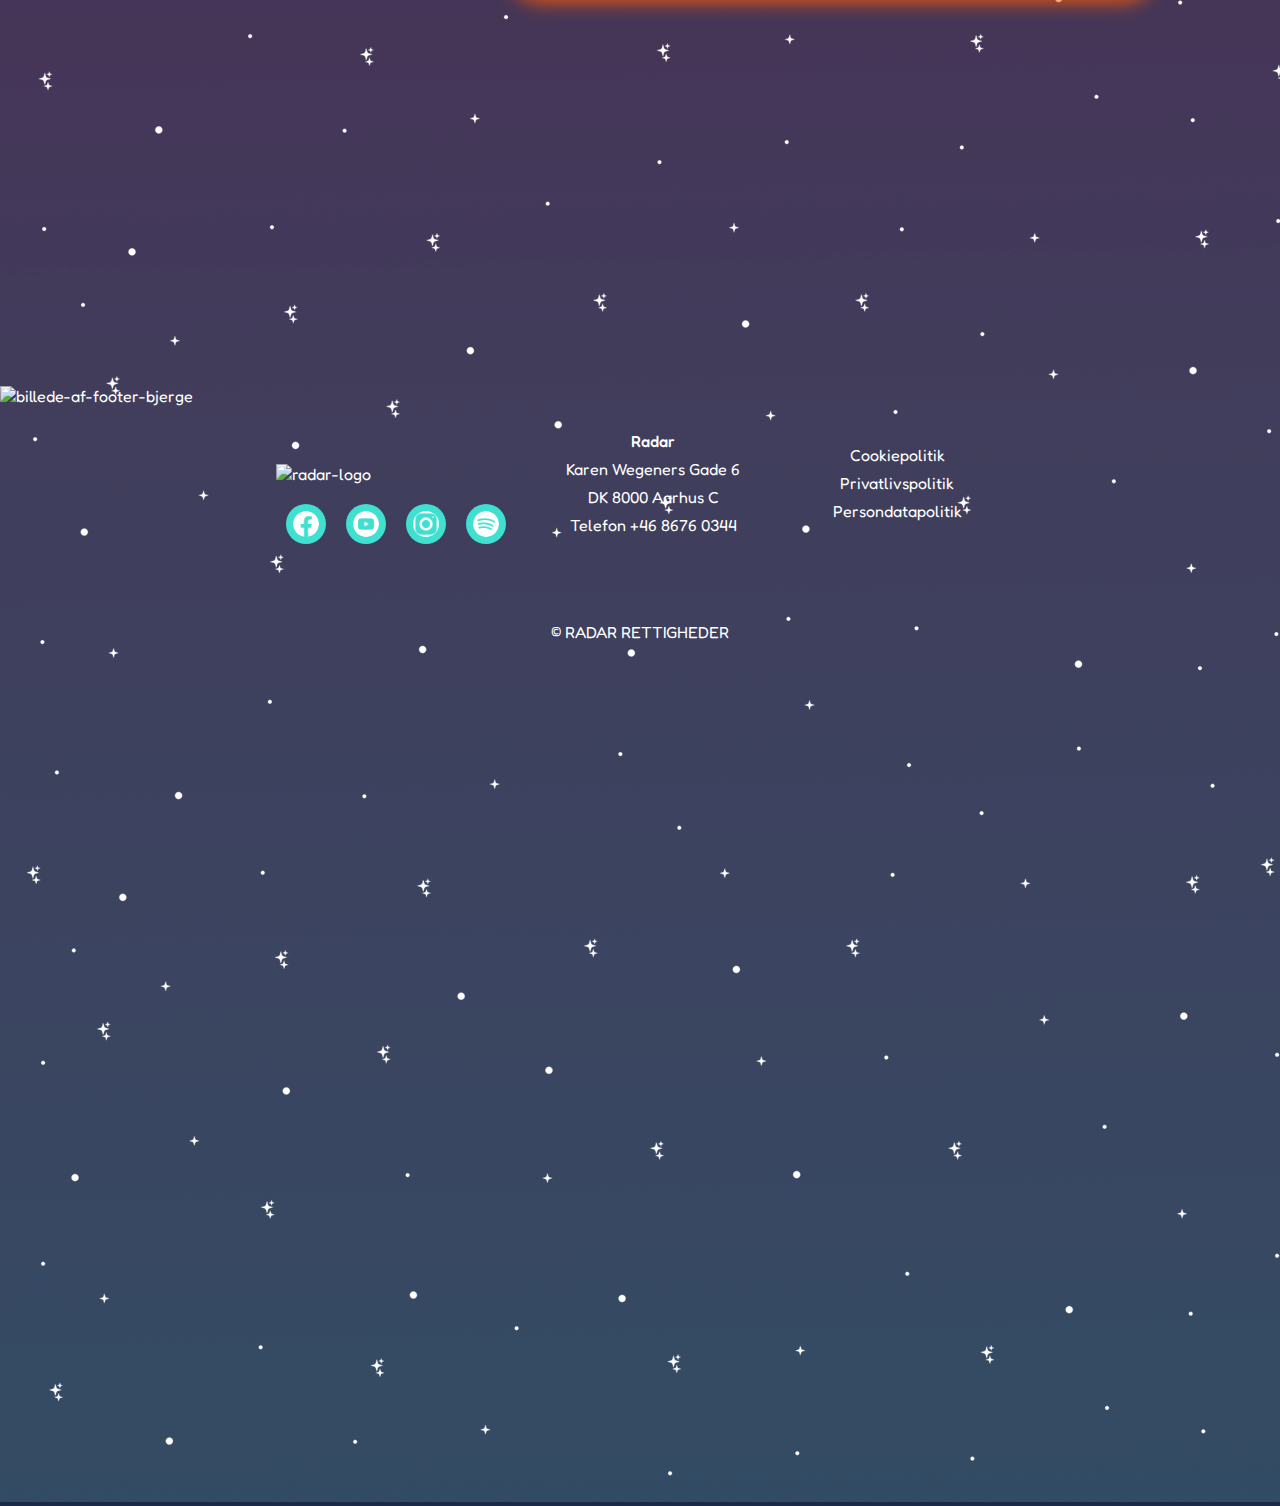
==== commit a3296861: "Validation of html and css" ====
--- a/index.html
+++ b/index.html
@@ -69,23 +69,20 @@
                             <li><a href="#">Feedback</a></li>
                         </ul>
                     </li>
-                </li>
+               
             </ul>
         </nav>
-
-        
-
+    </header>
     <main>
-
         <section class="container-tekst">
             <section class="content-h1">
                 <h1>Fang signalerne fra en ny æra -</h1>
                 <h2>Velkommen til vores univers</h2>
             </section>
         </section>
-    </header>
-
-        <video autoplay loop muted plays-inline class="background-video">
+    
+
+        <video autoplay loop muted class="background-video">
             <source src="./video/background-video.mp4" type="video/mp4">
         </video>
 
@@ -97,9 +94,9 @@
             <h2 class="bigger">Hold dig opdateret på Radars kommende events</h2>
             <p>Gå ikke glip af spændende koncerter og events! Radar er stedet, hvor musikken lever, og vi sørger for, at du altid er opdateret på det nyeste!</p>
             <p class="bolder">Tilmeld dig nu og vær blandt de første, der får besked om kommende events</p>
-            <a href="./html/events.html" target="_blank" class="kommende-events-link">
-                <button class="kommende-events">SE KOMMENDE EVENTS</button>
-              </a>
+            <a href="./html/events.html" target="_blank" class="kommende-events">
+                SE KOMMENDE EVENTS
+            </a>
         </article>
 
         <aside class="background-gray">
@@ -119,7 +116,9 @@
                     <img src="./img/gorgeous.jpg" alt="billede-af-bandet-gorgeous">
                 </section>
                 <section class="slider">
-                    <img src="./img/retro.webp" alt="radar-har-fået-forum-billede">
+                    <a href="./html/forum.html" target="_blank">
+                        <img src="./img/retro.webp" alt="radar-har-fået-forum-billede">
+                      </a>
                 </section>
                 <section class="slider">
                     <img src="./img/Udvider.png" alt="radar-udvider-billede">
@@ -134,9 +133,11 @@
         <article class="text-side-container2">
             <h2 class="bigger">Støt os</h2>
             <p>Radar er mere end et spillested - Det er et fællesskab for musikelskere og upcoming talenter. Din støtte hjælper os med at skabe unikke koncertoplevelser og give plads til morgendagens stjerner.</p>
-            <a href="./html/stoet.html" target="_blank">
-                <button class="stoette">LÆS MERE OM STØTTE</button>
-              </a>
+            <a href="./html/stoet.html" target="_blank" class="stoette">
+                LÆS MERE OM STØTTE
+            </a>
+
+             
         </article>
 
         <aside class="infografik1-container">
@@ -154,17 +155,17 @@
         <article class="text-side-container3">
             <h2 class="bigger">Events</h2>
             <p>Fra upcoming artister til etablerede navne. Radar byder på unikke koncertoplevelser, der samler musikelskere i hjertet af Aarhus.</p>
-            <a href="./html/events.html" target="_blank">
-                <button class="kommende-events">SE KOMMENDE EVENTS</button>
-              </a>
+            <a href="./html/events.html" target="_blank" class="kommende-events">
+                SE KOMMENDE EVENTS
+            </a>
         </article>
 
         <article class="text-side-container4">
             <h2 class="bigger">Forum</h2>
             <p>Bliv en del af vores forum og vær med til at dele passionen for musik. Diskutér koncerter, opdag nye artister, og forbind med andre musikelskere!</p>
-            <a href="./html/forum.html" target="_blank">
-                <button class="kommende-events2">SE FORUM</button>
-              </a>
+            <a href="./html/forum.html" target="_blank" class="kommende-events2">
+                SE FORUM
+            </a>
         </article>
 
         <aside class="forum-retro">
--- a/css/nav.css
+++ b/css/nav.css
@@ -2,7 +2,6 @@
     margin: 0;
     padding: 0;
     box-sizing: border-box;
-    pointer-events: auto;
   }
   
 
@@ -32,7 +31,6 @@
     align-items: center; 
     cursor: pointer;
     z-index: 10;
-    pointer-events: auto; 
 }
 
 
@@ -125,7 +123,6 @@
 
 header .navbar ul li ul li ul {
     left: 200px;
-    top:10;
 }
 
 header .navbar ul li:focus-within > ul,
--- a/css/styles.css
+++ b/css/styles.css
@@ -14,7 +14,7 @@
   .container-tekst {
     width: 100%;
     height: 100vh;
-    background-color: rgba (0,0,0,0.4);
+    background-color: transparent;
     display: flex;
     align-items: center;
     justify-content: center;
@@ -89,13 +89,16 @@
     border: none;
     box-shadow: 0 0 20px 5px rgba(64, 224, 208, 1);
     transition: box-shadow 0.3s ease; 
-    transition: transform 0.5s ease-in-out
+    transition: transform 0.5s ease-in-out;
+    text-align: center;
   }
 
 .kommende-events:hover {
   box-shadow: 0 0 30px 10px rgba(64, 224, 208, 1);
   cursor: pointer;
   transform: translateY(-10px);
+  color: white;
+  text-align: center;
 }
 
 .background-gray {
@@ -208,12 +211,15 @@
     box-shadow: 0 0 20px 5px rgba(255, 20, 147, 1);
     transition: box-shadow 0.3s ease; 
     transition: transform 0.5s ease-in-out;
+    text-align: center;
   }
 
 .stoette:hover {
   box-shadow: 0 0 30px 10px rgba(255, 20, 147, 1);
   cursor: pointer;
   transform: translateY(-10px);
+  color: white;
+  text-align: center;
 }
 
 .infografik1-container {
@@ -231,7 +237,6 @@
 .infografik1-container img {
     width: 30rem;
     height: auto;
-    cursor: pointer;
 }
 
 .infografik1-container:hover {
@@ -264,12 +269,12 @@
     overflow: hidden; 
     transition: transform 0.5s ease-in-out;
     z-index: 1;
+    margin-top: 17rem;
 }
 
 .infografik2-container img {
     width: 30rem;
     height: auto;
-    cursor: pointer;
 }
 
 .infografik2-container:hover {
@@ -287,6 +292,7 @@
     max-height: 400px;
     gap: 20px;
     z-index: 1; 
+    margin-top: 17rem;
 }
 
 .text-side-container4 {
@@ -315,12 +321,15 @@
     box-shadow: 0 0 20px 5px rgba(64, 224, 208, 1);
     transition: box-shadow 0.3s ease; 
     transition: transform 0.5s ease-in-out;
+    text-align: center;
   }
 
 .kommende-events2:hover {
   box-shadow: 0 0 30px 10px rgba(64, 224, 208, 1);
   cursor: pointer;
   transform: translateY(-10px);
+  color: white;
+  text-align: center;
 }
 
 .forum-retro {
@@ -339,7 +348,6 @@
 .forum-retro img {
     width: 40rem;
     height: auto;
-    cursor: pointer;
 }
 
 .forum-retro:hover {
@@ -388,8 +396,8 @@
       }
 
       .background-gray img {
-        background-size: 100% ; /* Stretch image for very small screens */
-        width: 240%; /* Further increase image size for very small screens */
+        background-size: 100% ; 
+        width: 240%; 
         height: auto; 
         overflow: hidden;
       }
@@ -435,8 +443,8 @@
     }
 
     .background-brand img{
-        background-size: 100% ; /* Stretch image for very small screens */
-        width: 220%; /* Further increase image size for very small screens */
+        background-size: 100% ; 
+        width: 220%; 
         height: auto; 
       }
 
@@ -525,8 +533,8 @@
       }
 
       .background-gray img {
-        background-size: 100% ; /* Stretch image for very small screens */
-        width: 240%; /* Further increase image size for very small screens */
+        background-size: 100% ; 
+        width: 240%; 
         height: auto; 
         overflow: hidden;
         margin-top: 20rem;
@@ -576,8 +584,8 @@
     }
 
     .background-brand img{
-        background-size: 100% ; /* Stretch image for very small screens */
-        width: 300%; /* Further increase image size for very small screens */
+        background-size: 100%;
+        width: 300%; 
         height: auto; 
       }
 
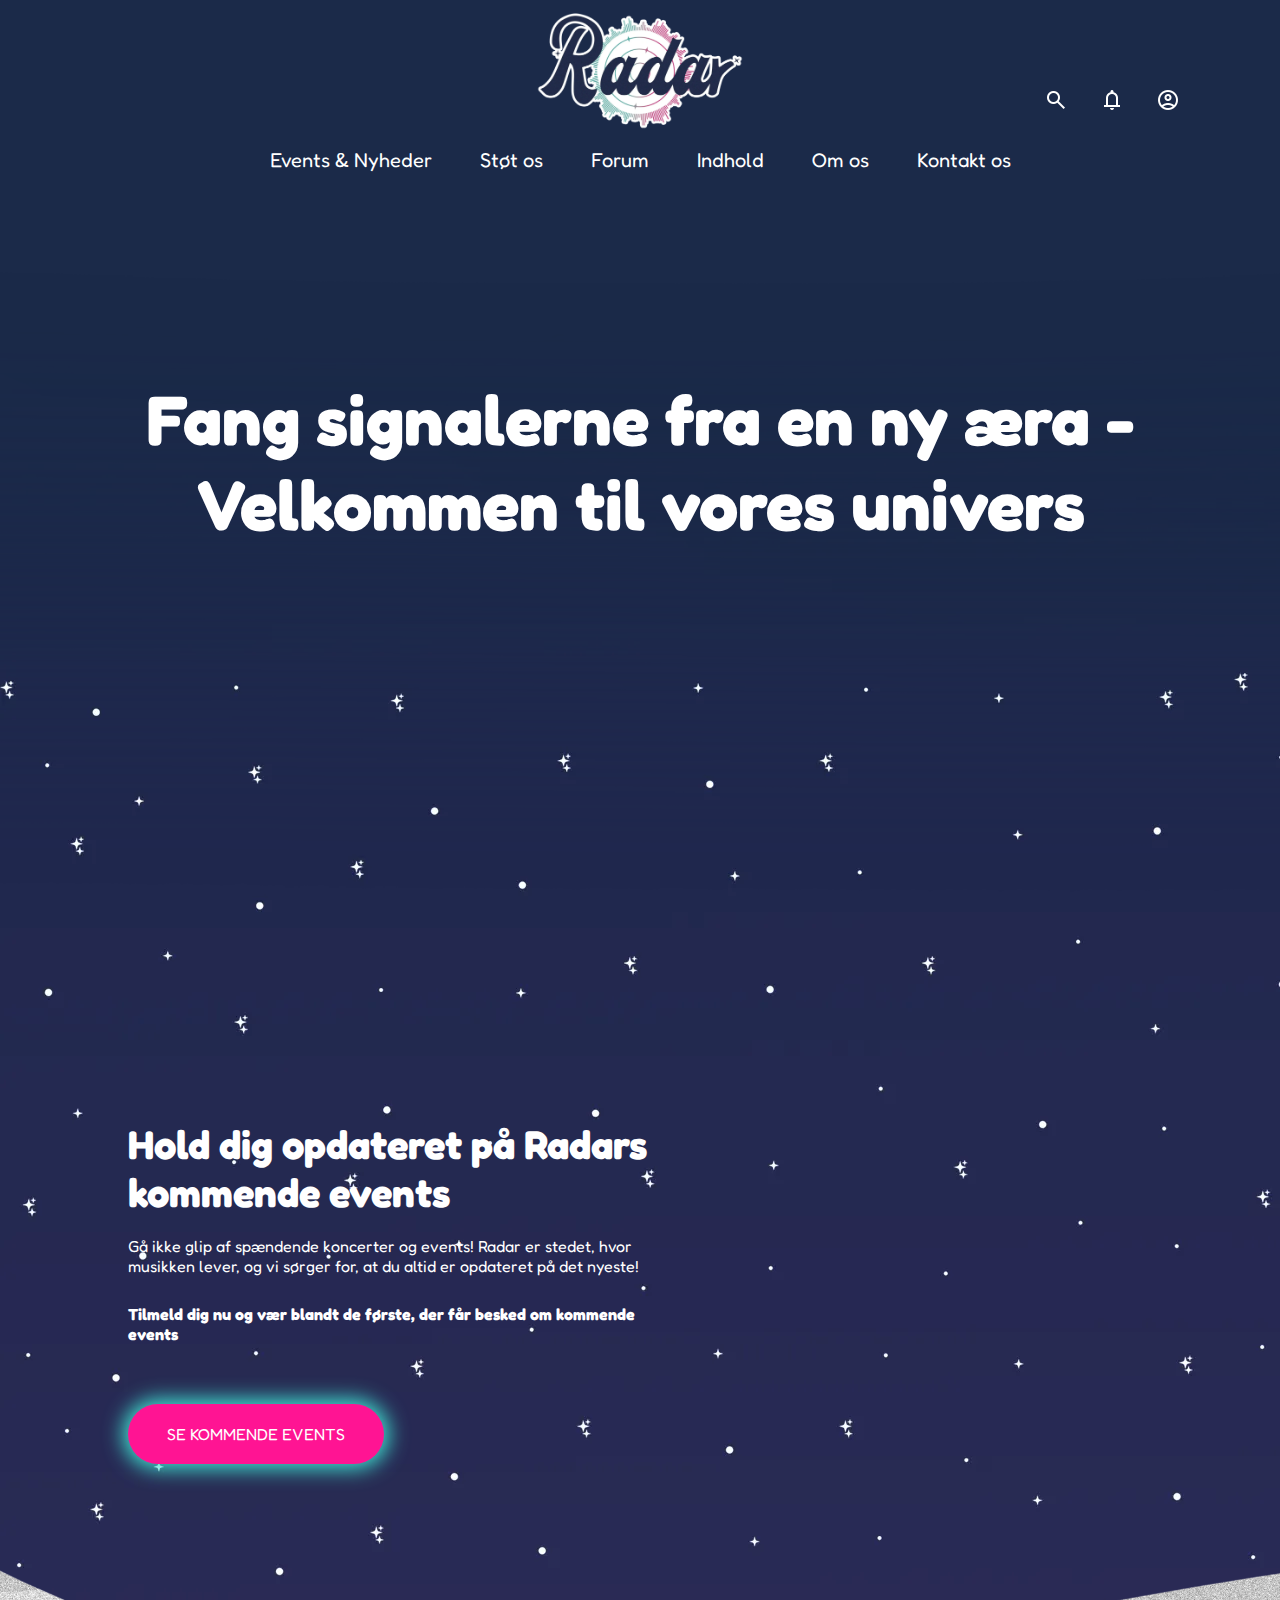
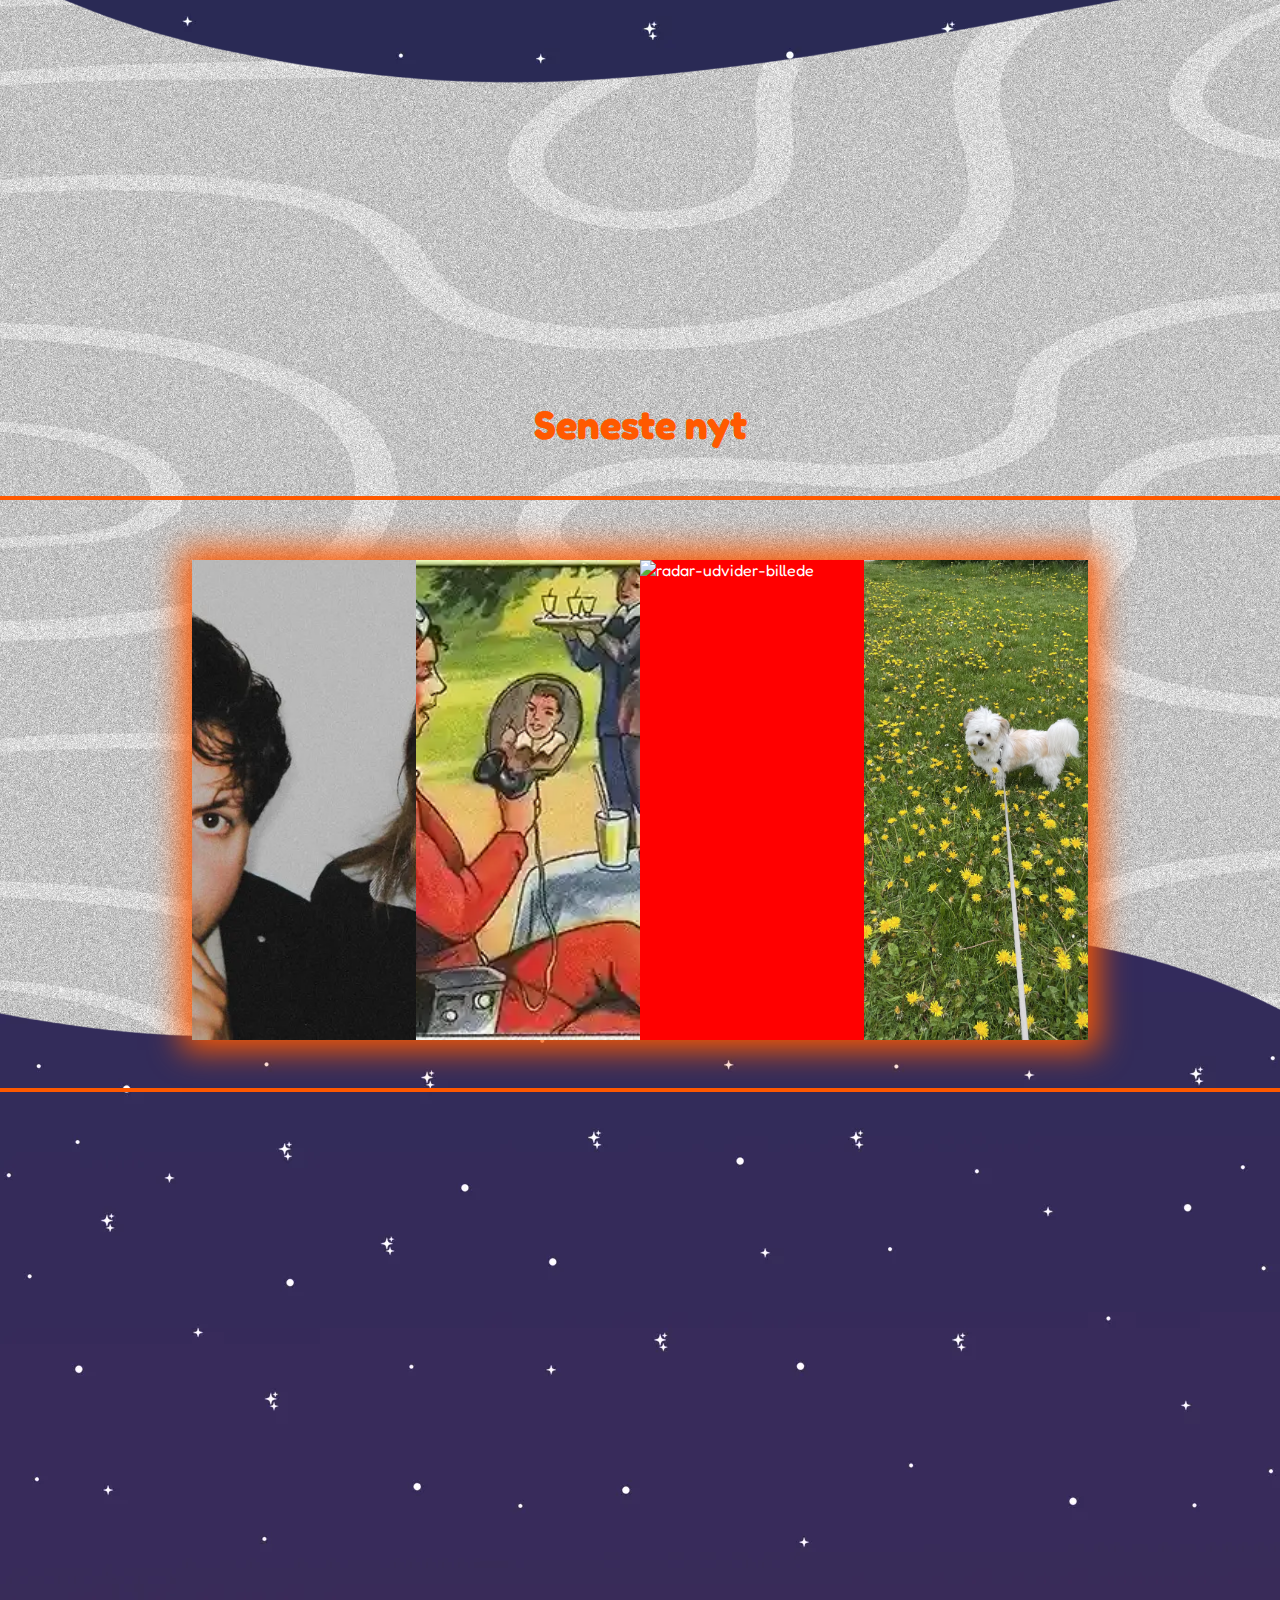
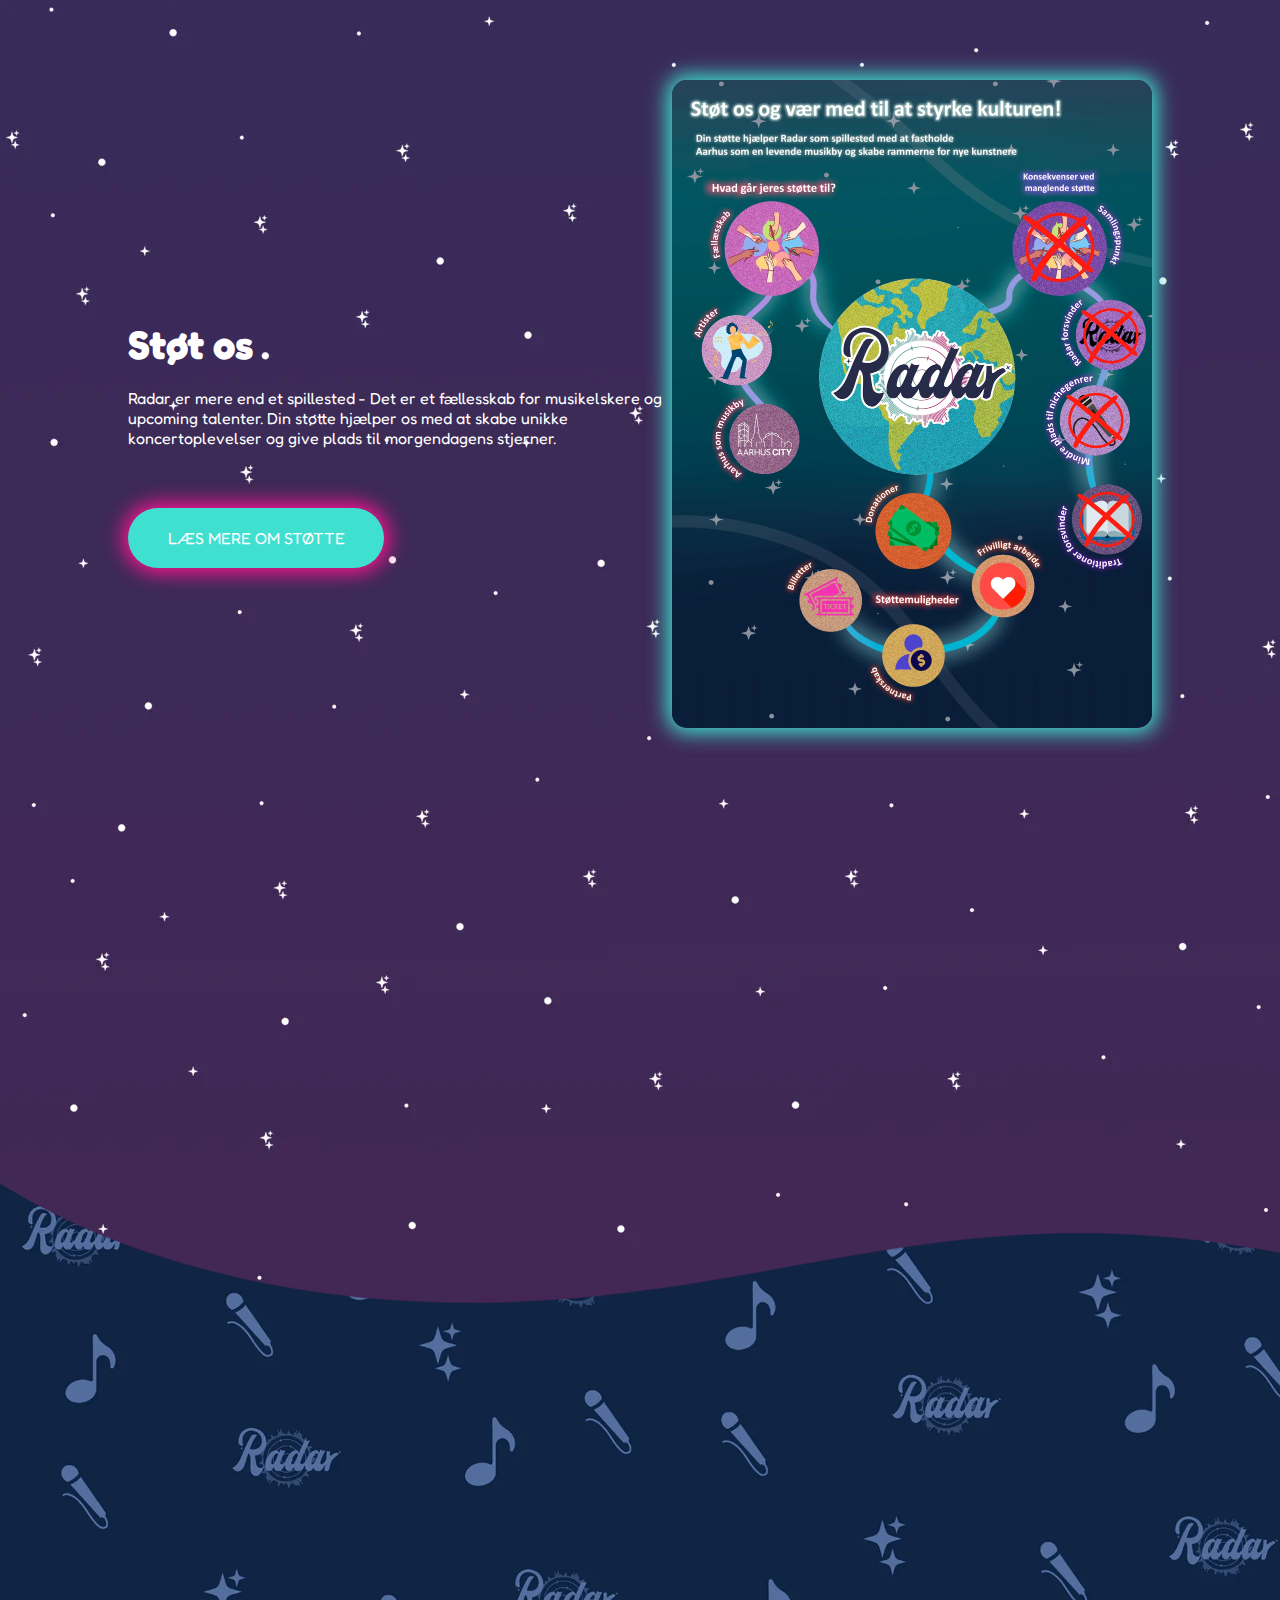
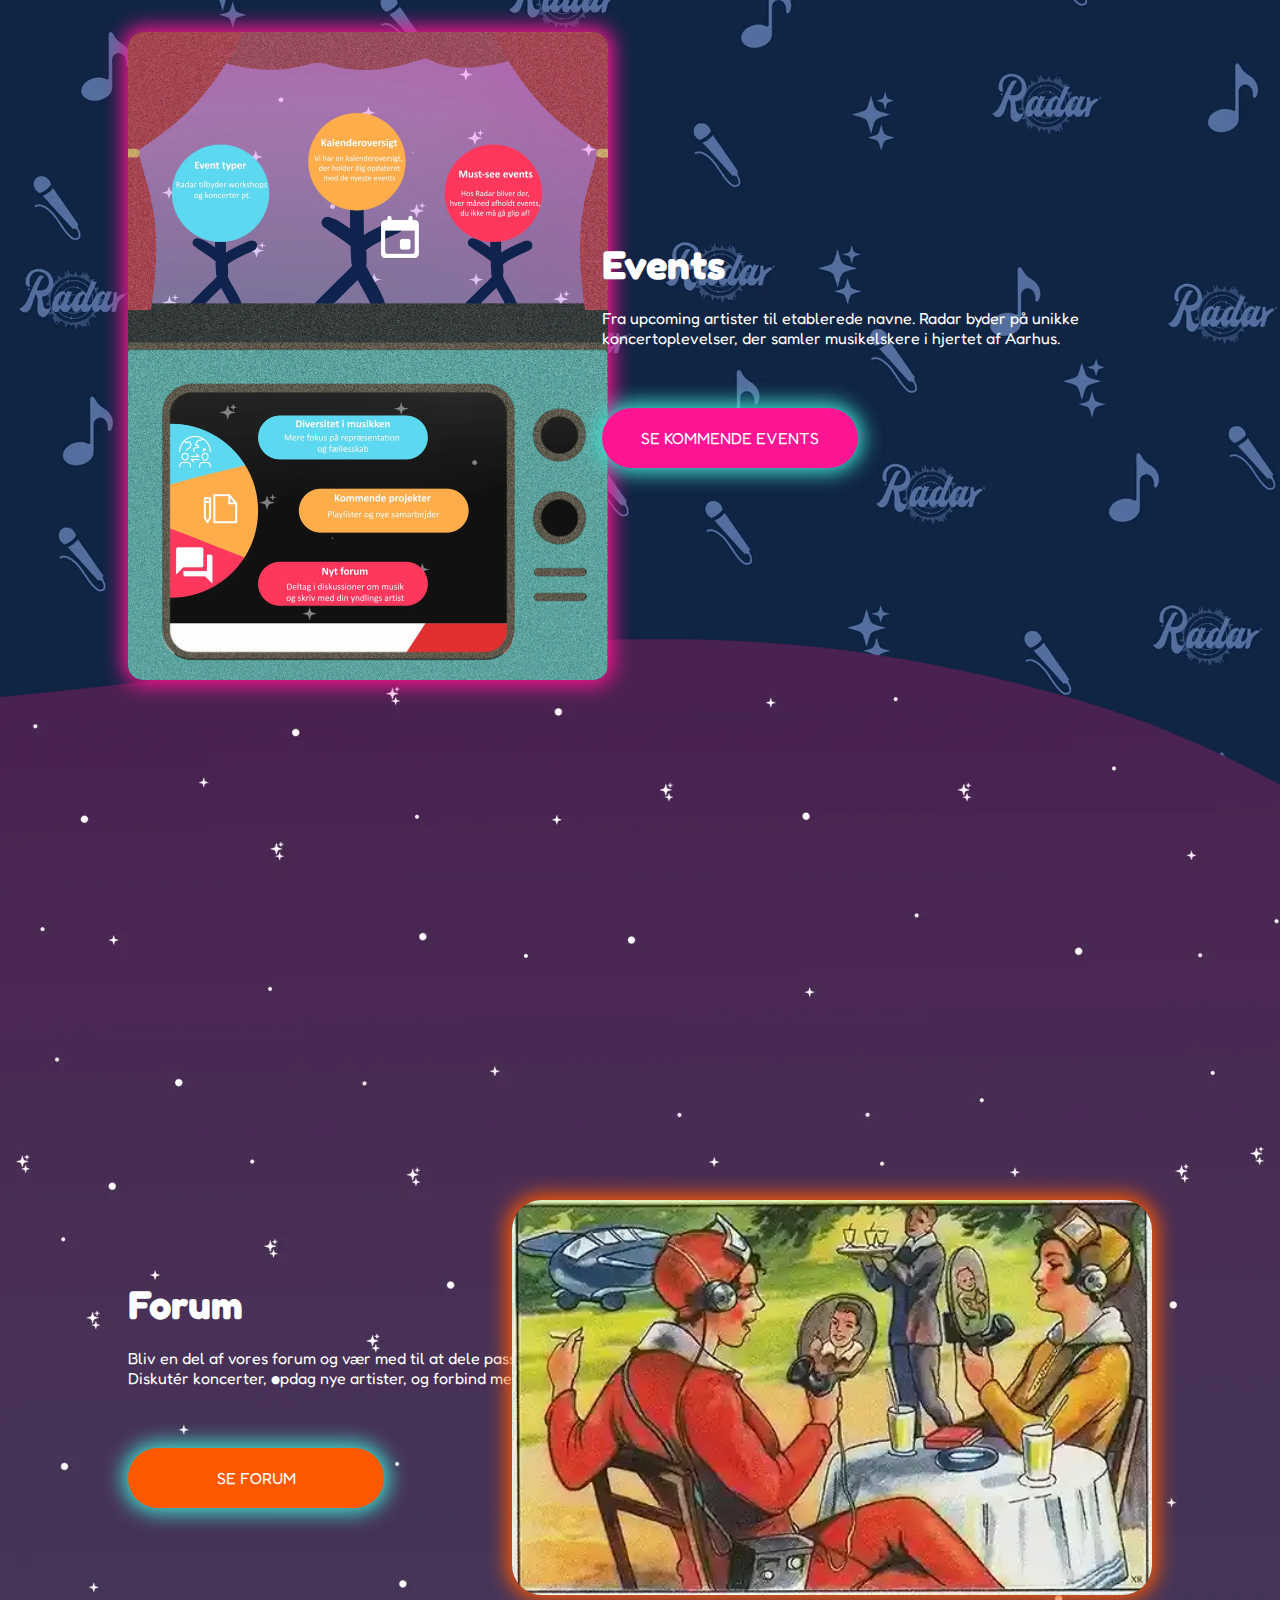
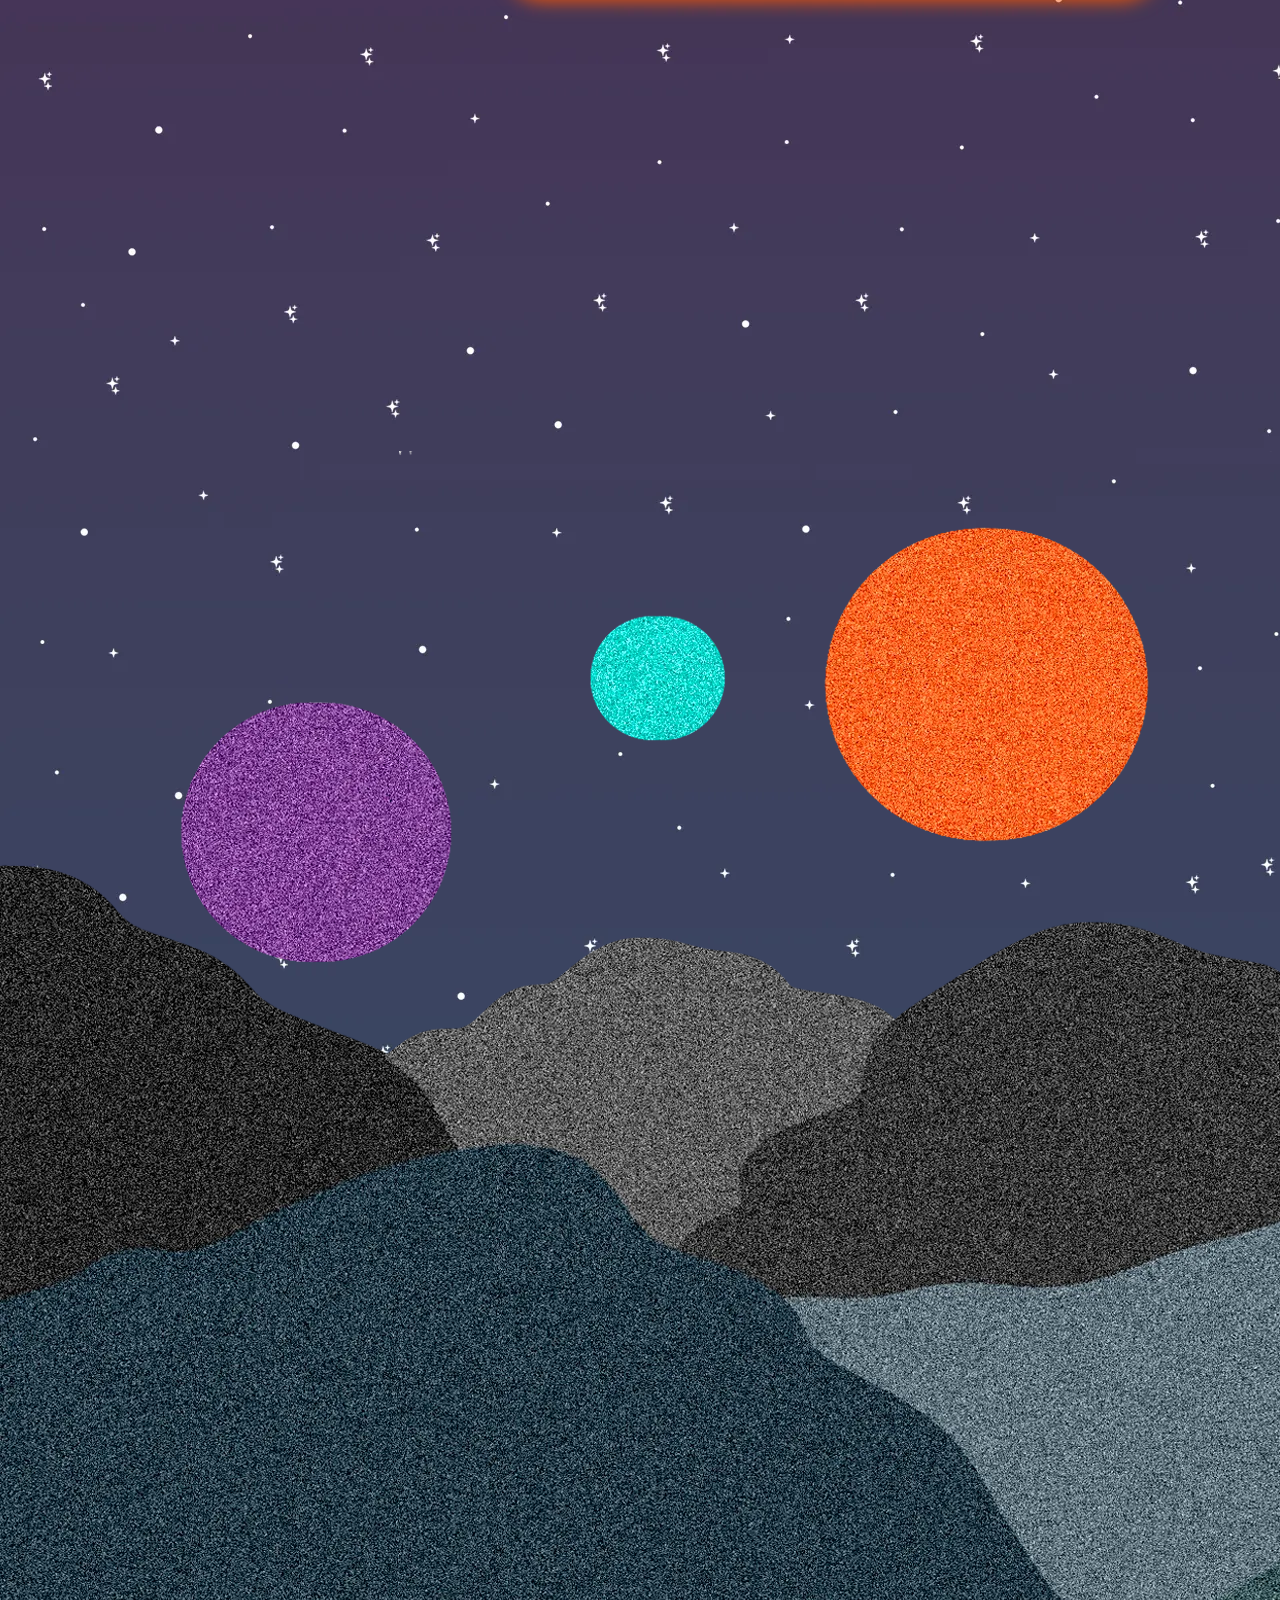
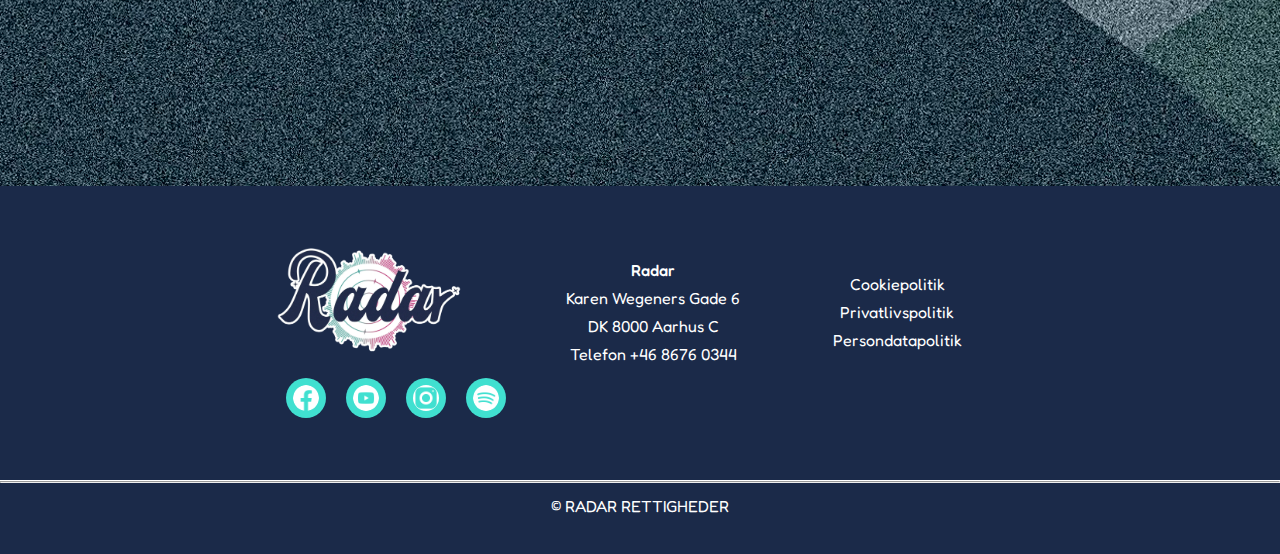
==== commit 5710b0ed: "Final" ====
--- a/index.html
+++ b/index.html
@@ -1,39 +1,49 @@
 <!DOCTYPE html>
 <html lang="da">
-
 <head>
+    <!-- Metadata -->
     <meta charset="UTF-8">
     <meta name="viewport" content="width=device-width, initial-scale=1.0">
     <meta name="keywords" content="Radar, radar tilskud, radar aarhus støtte, Aarhus, musik, upcoming artister, koncerter i Aarhus">
     <meta name="description" content="Radar er et spillested i hjertet af Aarhus dedikeret til unikke musikoplevelser. Lær, hvordan du kan støtte Radar og udforske vores events, podcasts, og kommende koncerter.">
+
+    <!-- Title -->
     <title>Radar</title>
+
+    <!-- Fonts -->
+    <link href="https://fonts.googleapis.com/css2?family=Fredoka:wght@300..700&family=Roboto:ital,wght@0,100;0,300;0,400;0,500;0,700;0,900&display=swap" rel="stylesheet">
+
+    <!-- Eksterne Stylesheets -->
     <link rel="stylesheet" href="css/nav.css">
-    <link rel="stylesheet" href="css/footer.css" />
+    <link rel="stylesheet" href="css/footer.css">
+
+    <!-- Hoved-stylesheet (sidst for prioritet) -->
     <link rel="stylesheet" href="css/styles.css">
-    <link href="https://fonts.googleapis.com/css2?family=Fredoka:wght@300..700&family=Roboto:ital,wght@0,100;0,300;0,400;0,500;0,700;0,900&display=swap" rel="stylesheet">
+
+    <!-- Favicon -->
     <link rel="icon" type="image/x-icon" href="./img/favicon.ico" />
 </head>
 
 <body>
     <header>
-        <nav class="top-nav">
+        <nav class="top-nav"> <!--navgigationsbar -->
             <section class="top-box">
                 <a href="index.html" target="_blank" class="radar-logo">
                 <section class="radar-logo">
-                    <img src="./img/radar-logo-sticker.png" alt="radar-logo-sticker">
+                    <img src="./img/radar-logo-sticker.webp" alt="radar-logo-sticker">
                 </section>
             </a>
                 <section class="nav-icons">
-                    <img class="search-icon" src="./img/search.png" alt="search-icon">
-                    <img class="notification-icon" src="./img/notification.png" alt="notification-icon">
-                    <img class="profile-icon" src="./img/profile.png" alt="profile-icon">
+                    <img class="search-icon" src="./img/search.webp" alt="search-icon">
+                    <img class="notification-icon" src="./img/notification.webp" alt="notification-icon">
+                    <img class="profile-icon" src="./img/profile.webp" alt="profile-icon">
                 </section>
             </section>
         </nav>
 
         <input type="checkbox" id="menu-bar">
         <label class="menu-bar" for="menu-bar">
-            <img src="../img/burger-menu.png" alt="burger-menu-icon">
+            <img src="./img/burger-menu.webp" alt="burger-menu-icon">
         </label>
 
         <nav class="navbar">
@@ -74,7 +84,7 @@
         </nav>
     </header>
     <main>
-        <section class="container-tekst">
+        <section class="container-tekst"> <!--h1-tekst-->
             <section class="content-h1">
                 <h1>Fang signalerne fra en ny æra -</h1>
                 <h2>Velkommen til vores univers</h2>
@@ -82,15 +92,15 @@
         </section>
     
 
-        <video autoplay loop muted class="background-video">
-            <source src="./video/background-video.mp4" type="video/mp4">
+        <video autoplay loop muted class="background-video"> <!--baggrunds video -->
+            <source src="./video/background-video.webm" type="video/webm">
         </video>
 
         <section class="background-star">
-            <img src="img/sky-aurora.png" alt="">
-        </section>
-
-        <article class="text-side-container">
+            <img src="img/sky-aurora.webp" alt="">
+        </section>
+
+        <article class="text-side-container"> <!--tekst-container-->
             <h2 class="bigger">Hold dig opdateret på Radars kommende events</h2>
             <p>Gå ikke glip af spændende koncerter og events! Radar er stedet, hvor musikken lever, og vi sørger for, at du altid er opdateret på det nyeste!</p>
             <p class="bolder">Tilmeld dig nu og vær blandt de første, der får besked om kommende events</p>
@@ -99,8 +109,8 @@
             </a>
         </article>
 
-        <aside class="background-gray">
-            <img src="./img/baggrunden-gray.png" alt="gray-background" class="gray-image">
+        <aside class="background-gray"> <!--gray-baggrund-->
+            <img src="./img/baggrunden-gray.webp" alt="gray-background" class="gray-image">
         </aside>
 
         <section class="slider-overall">
@@ -111,9 +121,9 @@
             <hr class="line">
             <hr class="line2">
     
-            <section class="slider-container">
-                <section class="slider">
-                    <img src="./img/gorgeous.jpg" alt="billede-af-bandet-gorgeous">
+            <section class="slider-container"> <!--image-slider - tried my best to make one-->
+                <section class="slider">
+                    <img src="./img/gorgeous.webp" alt="billede-af-bandet-gorgeous">
                 </section>
                 <section class="slider">
                     <a href="./html/forum.html" target="_blank">
@@ -121,16 +131,16 @@
                       </a>
                 </section>
                 <section class="slider">
-                    <img src="./img/Udvider.png" alt="radar-udvider-billede">
-                </section>
-                <section class="slider">
-                    <img src="./img/hvalpelegestue.jpg" alt="hvalpestue-billede">
+                    <img src="./img/Udvider.webp" alt="radar-udvider-billede">
+                </section>
+                <section class="slider">
+                    <img src="./img/hvalpelegestue.webp" alt="hvalpestue-billede">
                 </section>
             </section>
         </section>
         
 
-        <article class="text-side-container2">
+        <article class="text-side-container2"> <!--tekst-container-->
             <h2 class="bigger">Støt os</h2>
             <p>Radar er mere end et spillested - Det er et fællesskab for musikelskere og upcoming talenter. Din støtte hjælper os med at skabe unikke koncertoplevelser og give plads til morgendagens stjerner.</p>
             <a href="./html/stoet.html" target="_blank" class="stoette">
@@ -140,19 +150,19 @@
              
         </article>
 
-        <aside class="infografik1-container">
-            <img src="./img/infografik1.png" alt="infografik-om-støtte">
-        </aside>
-
-        <section class="background-brand">
-            <img src="./img/background-brand.png" alt="billede-af-brand-braggrund" class="brand-image">
-        </section>
-
-        <aside class="infografik2-container">
-            <img src="./img/infografik2.png" alt="infografik-om-events">
-        </aside>
-
-        <article class="text-side-container3">
+        <aside class="infografik1-container"> <!--first infografik-->
+            <img src="./img/infografik1.webp" alt="infografik-om-støtte">
+        </aside>
+
+        <section class="background-brand"> <!--brand-baggrund-->
+            <img src="./img/background-brand.webp" alt="billede-af-brand-braggrund" class="brand-image">
+        </section>
+
+        <aside class="infografik2-container"> <!--second infografik-->
+            <img src="./img/infografik2.webp" alt="infografik-om-events">
+        </aside>
+
+        <article class="text-side-container3"> <!--tekst container-->
             <h2 class="bigger">Events</h2>
             <p>Fra upcoming artister til etablerede navne. Radar byder på unikke koncertoplevelser, der samler musikelskere i hjertet af Aarhus.</p>
             <a href="./html/events.html" target="_blank" class="kommende-events">
@@ -160,7 +170,7 @@
             </a>
         </article>
 
-        <article class="text-side-container4">
+        <article class="text-side-container4"> <!--tekstcontainer-->
             <h2 class="bigger">Forum</h2>
             <p>Bliv en del af vores forum og vær med til at dele passionen for musik. Diskutér koncerter, opdag nye artister, og forbind med andre musikelskere!</p>
             <a href="./html/forum.html" target="_blank" class="kommende-events2">
@@ -168,26 +178,26 @@
             </a>
         </article>
 
-        <aside class="forum-retro">
+        <aside class="forum-retro"> <!--billede af forum-->
             <img src="./img/retro.webp" alt="retro-billede-af-eventuel-fremtid">
         </aside>
 
-        <section class="bjerge">
-            <img src="./img/footer-bjerge.png" alt="billede-af-footer-bjerge" class="bjerge-image">
+        <section class="bjerge"> <!--baggrundsbillede over footer-->
+            <img src="./img/footer-bjerge.webp" alt="billede-af-footer-bjerge" class="bjerge-image">
         </section>
     </main>
 
     <footer>
-        <section class="footer">
+        <section class="footer"> <!--footer-->
             <section class="footer-img">
                 <a href="index.html" target="_blank">
-                    <img class="radar-logoet" src="./img/radar-logo-sticker.png" alt="radar-logo">
+                    <img class="radar-logoet" src="./img/radar-logo-sticker.webp" alt="radar-logo">
                 </a>
                 <section class="icon-group">
-                    <a href="https://www.facebook.com/radarlive"><img class="icons" src="./img/facebook.png" alt="facebook"></a>
-                    <a href="https://www.youtube.com/user/radarliverec"><img class="icons" src="./img/youtube.png" alt="youtube"></a>
-                    <a href="https://www.instagram.com/radarlive/"><img class="icons" src="./img/instagram.png" alt="instagram"></a>
-                    <a href="https://open.spotify.com/user/radarlive"><img class="icons" src="./img/spotify.png" alt="spotify"></a>
+                    <a href="https://www.facebook.com/radarlive"><img class="icons" src="./img/facebook.webp" alt="facebook"></a>
+                    <a href="https://www.youtube.com/user/radarliverec"><img class="icons" src="./img/youtube.webp" alt="youtube"></a>
+                    <a href="https://www.instagram.com/radarlive/"><img class="icons" src="./img/instagram.webp" alt="instagram"></a>
+                    <a href="https://open.spotify.com/user/radarlive"><img class="icons" src="./img/spotify.webp" alt="spotify"></a>
                 </section>
             </section>
             <section class="footer-links">
--- a/css/nav.css
+++ b/css/nav.css
@@ -1,4 +1,4 @@
-* {
+* { /*reset af stylesheet*/
     margin: 0;
     padding: 0;
     box-sizing: border-box;
@@ -9,6 +9,7 @@
     background-color: #333;
   }
 
+   /*Boks over navigationsbaren, der indeholder logo*/
   .top-box {
     display: flex;
     justify-content: space-between;
@@ -52,7 +53,7 @@
 }
 
 
-
+ /*Navigation*/
 .nav-icons .search-icon,
 .nav-icons .notification-icon,
 .nav-icons .profile-icon {
@@ -170,8 +171,8 @@
         display: flex;
         justify-content: center;
         align-items: center;
-        flex-direction: column; /* Ensure items stack vertically */
-        gap: 1px; /* Adds space between items */
+        flex-direction: column; 
+        gap: 1px; 
     }
 
     header .navbar ul li ul {
@@ -195,8 +196,8 @@
     }
 
     #menu-bar:checked ~ .content-video {
-        margin-top: 40rem; /* Adjust the value based on the navbar height */
-        transition: margin-top 0.3s ease; /* Add smooth animation */
+        margin-top: 40rem; 
+        transition: margin-top 0.3s ease; 
     }
 
     .menu-bar {
--- a/css/footer.css
+++ b/css/footer.css
@@ -1,4 +1,4 @@
-* {
+* { /*reset af stylesheet*/
     margin: 0;
     padding: 0;
     box-sizing: border-box;
@@ -11,6 +11,7 @@
   
   } 
   
+   /*Footer*/
   .footer {
       display: flex;
       justify-content: space-between;
@@ -31,6 +32,7 @@
     margin-bottom: 0.5rem;
   }
   
+  /*Ikoner*/
   .icons {
     height: 40px;
     background-color: #40E0D0;
--- a/css/styles.css
+++ b/css/styles.css
@@ -1,17 +1,18 @@
-* {
+* { /*reset af stylesheet*/
     margin: 0;
     padding: 0;
     box-sizing: border-box;
   }
 
-  body {
+  body { /*styling af body*/
 background-color: #1B2A49;
 font-family: "Fredoka", sans-serif;
 color: white;
 overflow-x: hidden;
   }
 
-  .container-tekst {
+  /*Content oppe i header*/
+  .container-tekst { 
     width: 100%;
     height: 100vh;
     background-color: transparent;
@@ -36,7 +37,7 @@
     color: white;
   }
 
-
+  /*Baggrunds video*/
   .background-video {
     position: absolute;
     right: 0;
@@ -45,7 +46,8 @@
     height: 100%;
     width: auto;
   }
-  
+   
+  /*Baggrund med stjerner*/
   .background-star {
     background-size: cover; 
     background-position: center; 
@@ -76,6 +78,7 @@
     font-weight: bold;
   }
 
+   /*Tekst omkring kommende events*/
   .kommende-events {
     margin-top: 2rem;
     padding: 20px;
@@ -101,6 +104,7 @@
   text-align: center;
 }
 
+ /*Gray baggrund element/section*/
 .background-gray {
     position: absolute; 
     top: 90rem; 
@@ -114,6 +118,7 @@
     height: auto;
 }
 
+ /*Seneste nyt, hvor der er en slider*/
 .seneste-nyt-container {
     position: absolute; 
     max-width: 550px;
@@ -185,6 +190,7 @@
     z-index: 2;
   }
 
+   /*Tekst omkring stoette*/
   .text-side-container2 {
     position: absolute; 
     top: 220rem; 
@@ -222,6 +228,7 @@
   text-align: center;
 }
 
+ /*Infografik omkring støtte*/
 .infografik1-container {
     position: absolute; 
     display: flex;
@@ -244,6 +251,7 @@
     box-shadow: 0 0 30px 5px rgba(64, 224, 208, 1);
 }
 
+ /*Brand baggrund*/
 .background-brand {
     position: absolute; 
     top: 270rem; 
@@ -258,6 +266,7 @@
     height: auto;
 }
 
+ /*Infografik omkring events*/
 .infografik2-container {
     position: absolute; 
     display: flex;
@@ -282,6 +291,7 @@
     box-shadow: 0 0 30px 5px rgba(255, 20, 147, 1);
 }
 
+ /*Content omkring, hvad Forum er*/
 .text-side-container3 {
     position: absolute; 
     top: 298rem; 
@@ -355,6 +365,7 @@
     box-shadow: 0 0 30px 5px #FF5900;
 }
 
+ /*Baggrunds billede af bjerge, der er i bunden*/
 .bjerge-container {
     display: flex;
     width: 100%;
@@ -572,12 +583,12 @@
         border-radius: 15px; 
         overflow: hidden; 
         transition: transform 0.5s ease-in-out;
-        width: 390px;
+        width: 400px;
         margin: 0 -1%;
     }
     
     .infografik1-container img {
-        width: 30rem;
+        width: 25rem;
         height: auto;
         cursor: pointer;
         
@@ -657,6 +668,25 @@
         margin-right: 5rem;
       }
 
-
+      .content-h1 h1{
+        font-size: 50px;
+        color: white;
+      }
      
+      .content-h1 h2{
+        font-size: 40px;
+        color: white;
+      }
+
+      .stoette {
+        margin-left: 3rem;
+      }
+
+      .kommende-events {
+        margin-left: 2rem;
+      }
+
+      .kommende-events2 {
+        margin-left: 2.5rem;
+      }
 }